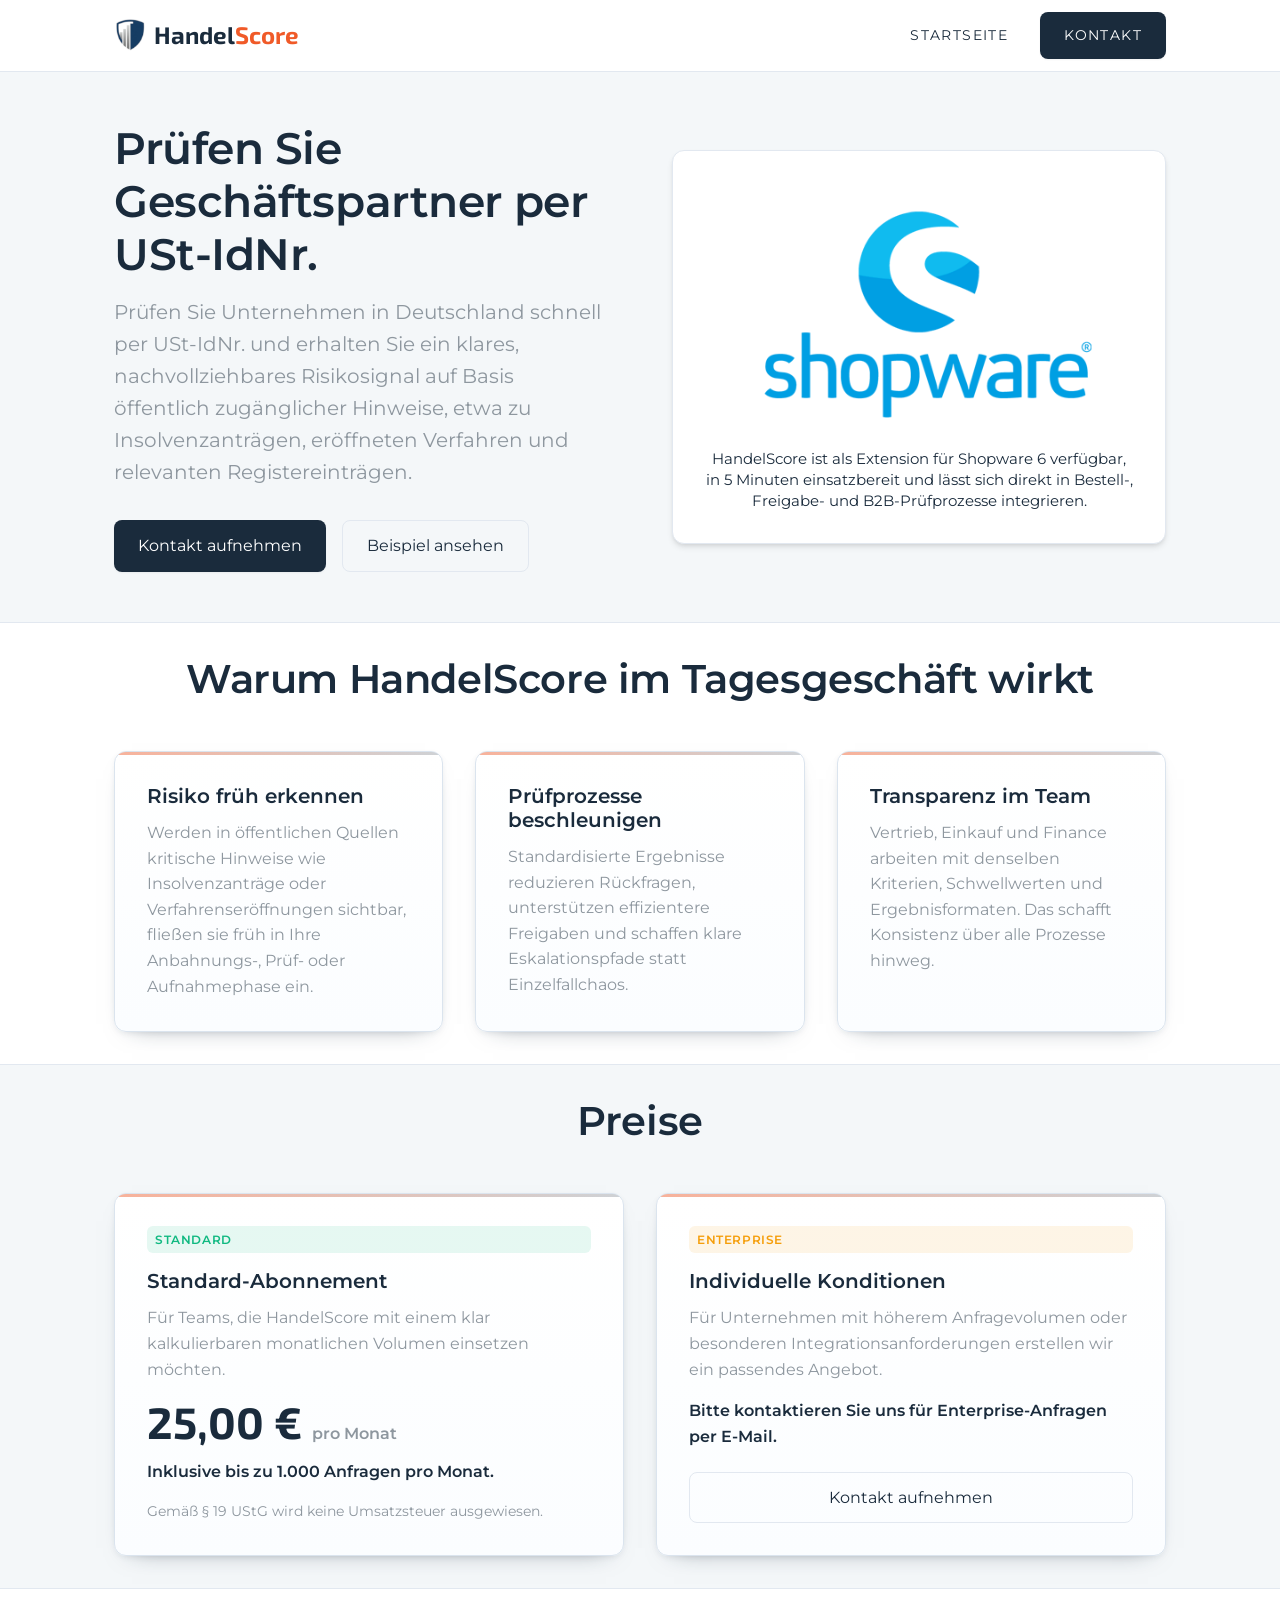
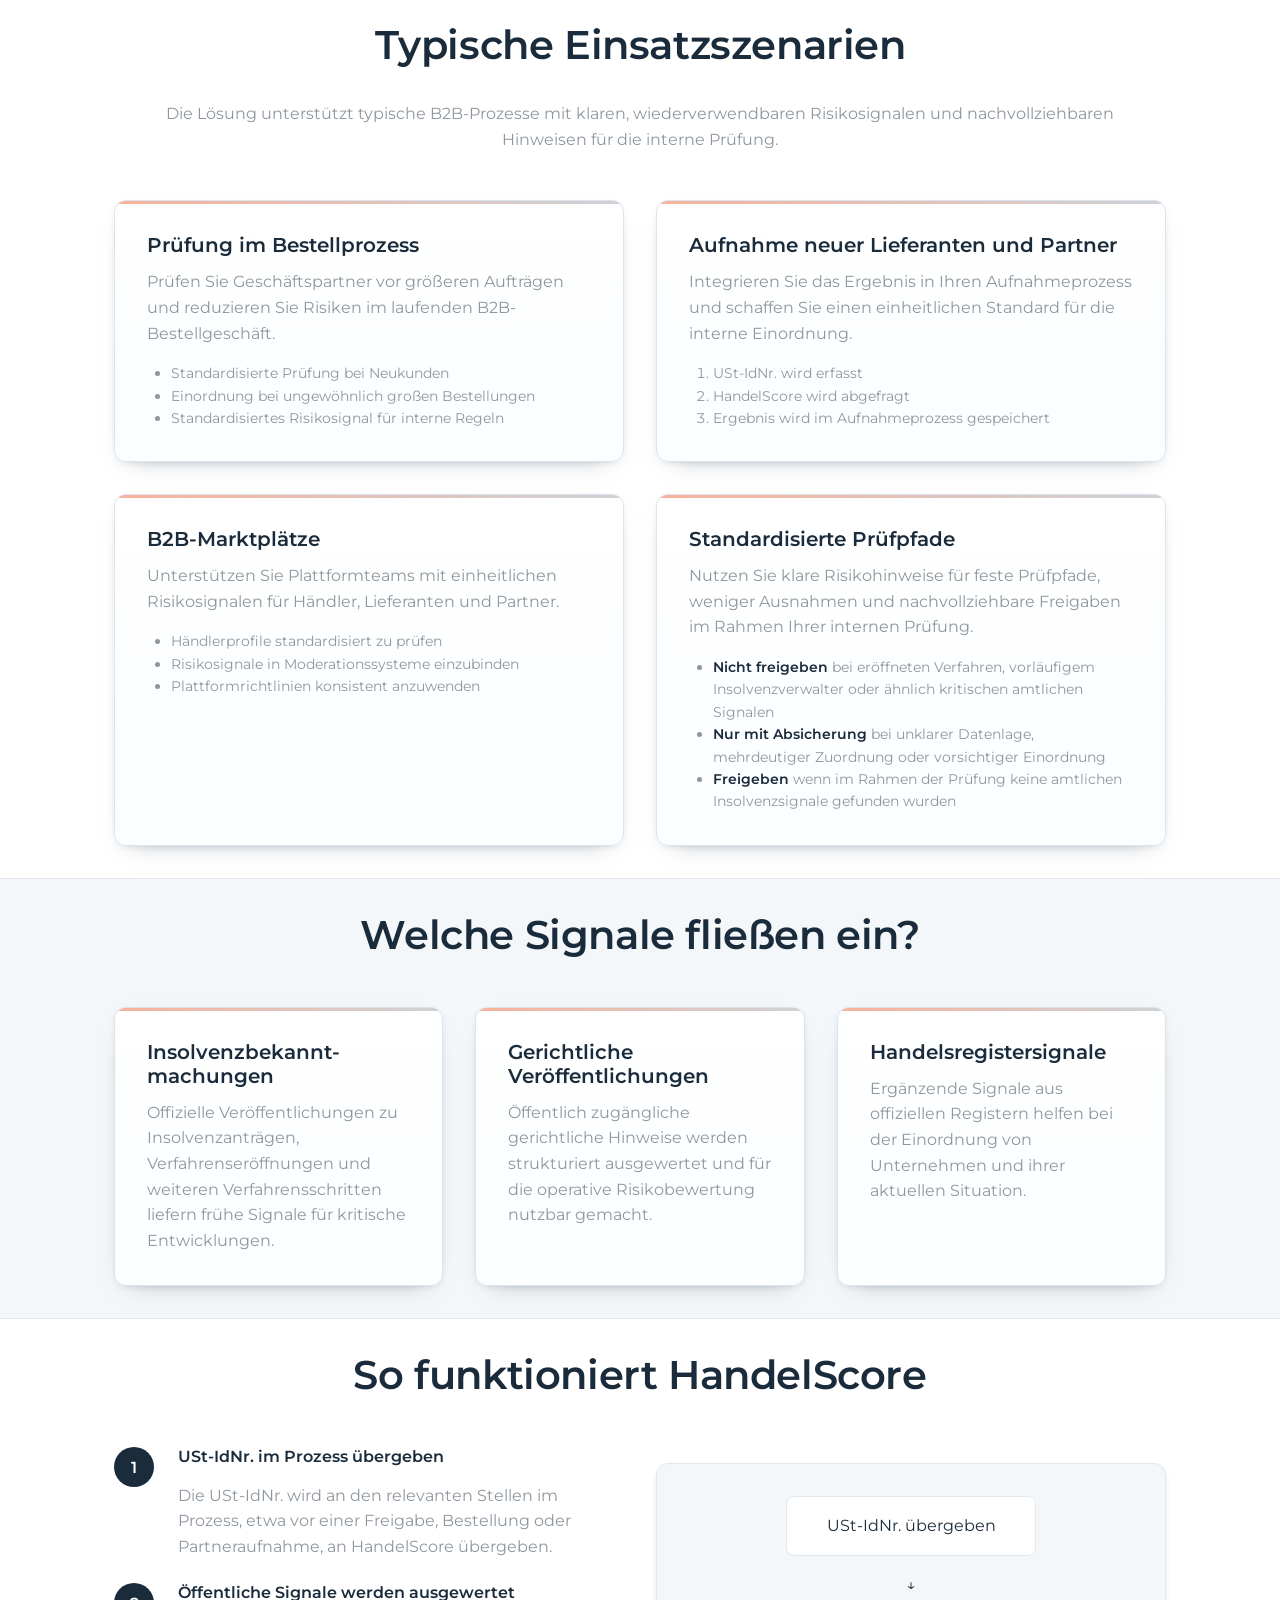
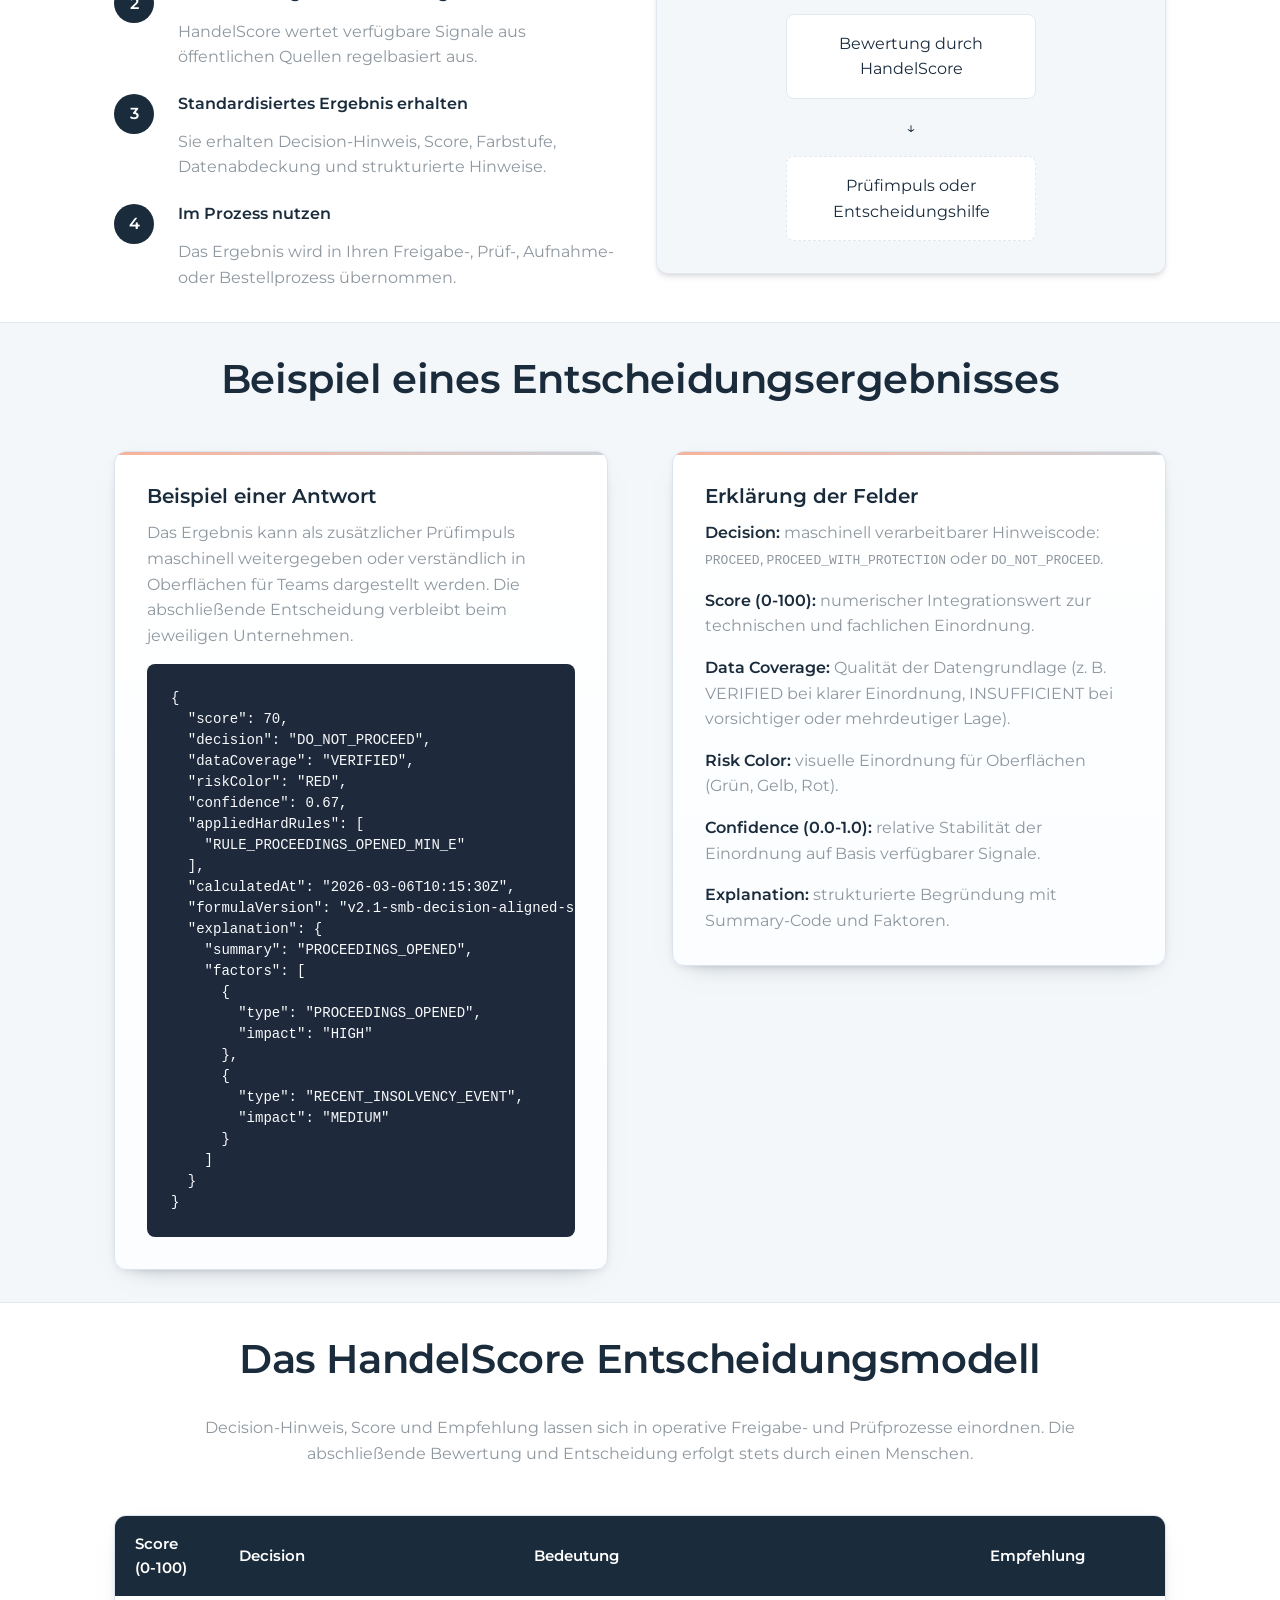
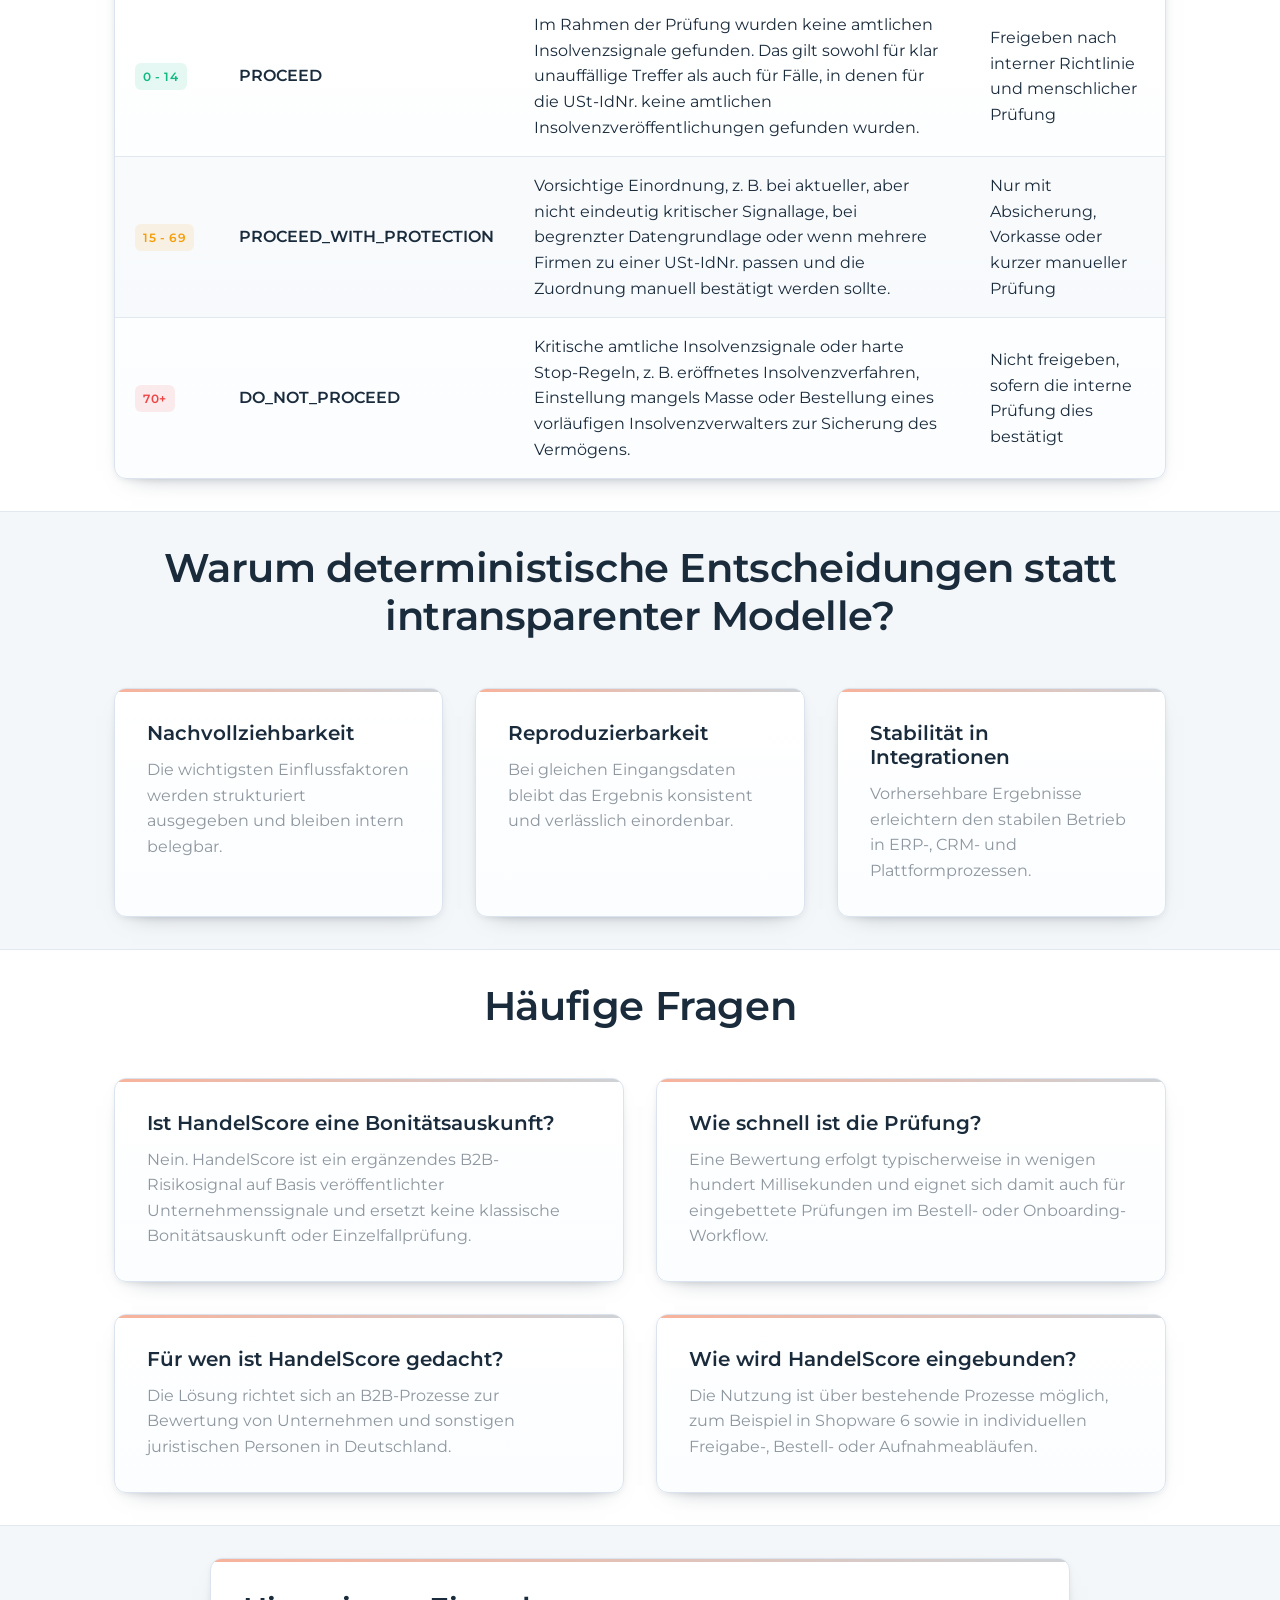
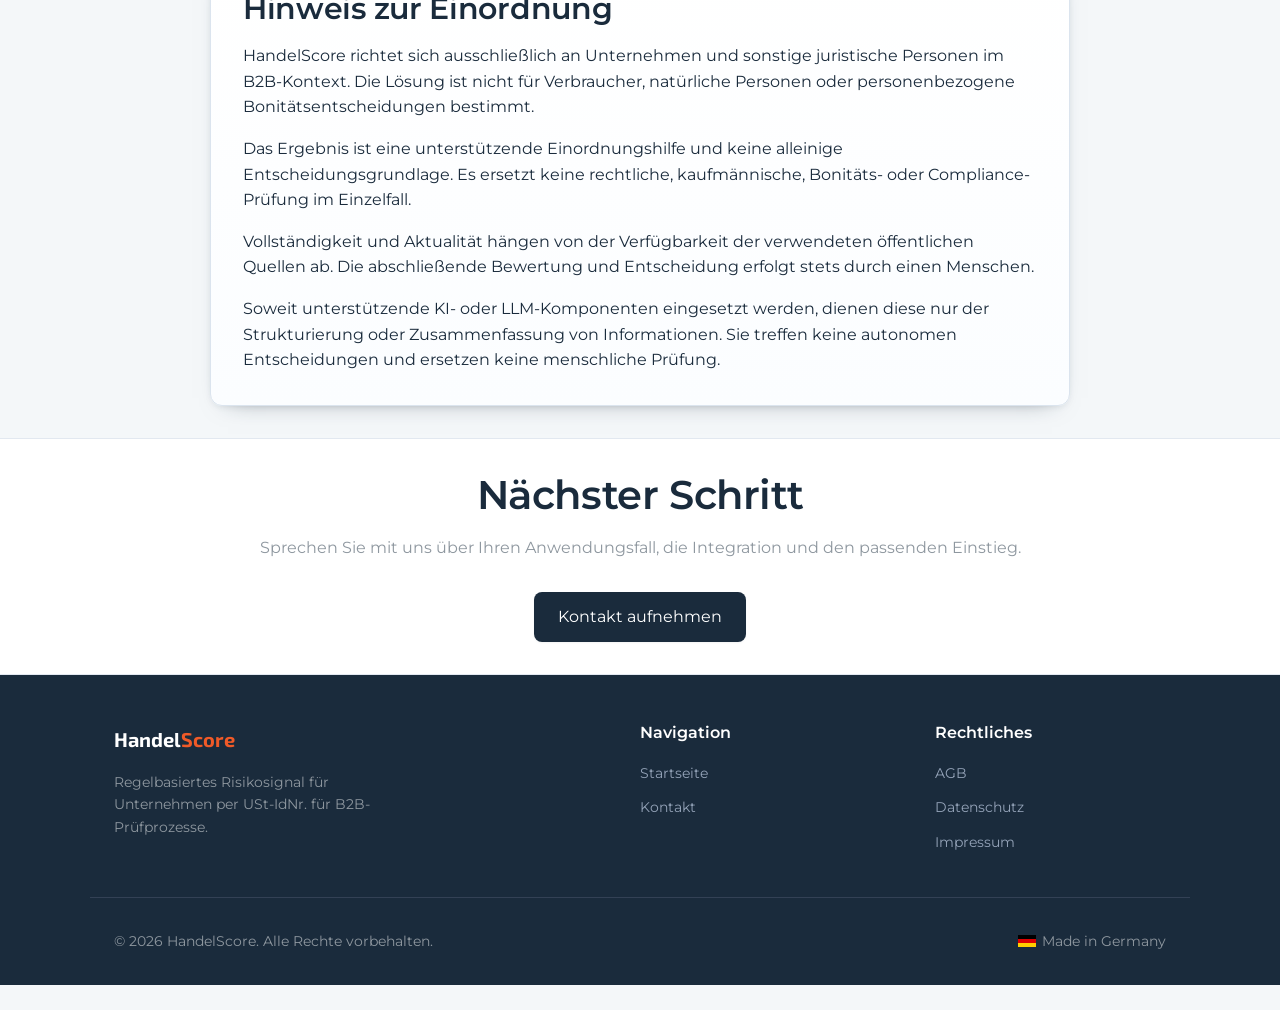
==== index.html @ d01d20cb "Remove "Lösung" page and references across website for streamlined navigation and content clarity." ====
﻿<!DOCTYPE html>
<html lang="de-DE">

<head>
    <meta charset="UTF-8">
    <meta name="viewport" content="width=device-width, initial-scale=1.0">
    <meta name="robots" content="index, follow">
    <title>HandelScore | Geschäftspartner prüfen und Zahlungsausfälle reduzieren</title>
    <link rel="icon" href="favicon.ico" type="image/x-icon">
    <meta name="description"
        content="HandelScore liefert ein standardisiertes B2B-Risikosignal für Unternehmen in Deutschland per USt-IdNr. auf Basis öffentlich zugänglicher Insolvenz- und Registersignale.">
    <meta property="og:title" content="HandelScore – Geschäftspartner prüfen per USt-IdNr.">
    <meta property="og:description"
        content="Standardisiertes B2B-Risikosignal für Unternehmen in Deutschland per USt-IdNr. auf Basis öffentlich zugänglicher Insolvenz- und Registersignale.">
    <meta property="og:type" content="website">
    <meta property="og:url" content="https://handelscore.de/">
    <link rel="canonical" href="https://handelscore.de/">
    <link rel="stylesheet" href="assets/styles.css">
    <script type="application/ld+json">
        {
            "@context": "https://schema.org",
            "@type": "SoftwareApplication",
            "name": "HandelScore",
            "applicationCategory": "BusinessApplication",
            "operatingSystem": "Web",
            "url": "https://handelscore.de/",
            "description": "HandelScore liefert ein standardisiertes B2B-Risikosignal für Unternehmen in Deutschland per USt-IdNr. auf Basis öffentlich zugänglicher Insolvenz- und Registersignale.",
            "offers": {
                "@type": "Offer",
                "price": "25.00",
                "priceCurrency": "EUR",
                "description": "Standard-Abonnement mit bis zu 1.000 Anfragen pro Monat"
            }
        }
    </script>
</head>

<body data-page="home">
    <div data-site-header></div>

    <main>
        <section class="section container hero">
            <div class="hero-content">
                <h1>Prüfen Sie Geschäftspartner per USt-IdNr.</h1>
                <p class="subtitle">
                    Prüfen Sie Unternehmen in Deutschland schnell per USt-IdNr. und erhalten Sie ein
                    klares, nachvollziehbares Risikosignal auf Basis öffentlich zugänglicher Hinweise, etwa zu
                    Insolvenzanträgen, eröffneten Verfahren und relevanten Registereinträgen.
                </p>
                <div class="btn-group">
                    <a href="kontakt.html" class="btn btn-primary">Kontakt aufnehmen</a>
                    <a href="#bewertungsbeispiel" class="btn btn-outline">Beispiel ansehen</a>
                </div>
            </div>
            <div class="hero-visual">
                <img src="assets/img/logo/shopware-logo-sv.png" alt="Shopware 6" class="shopware-logo">
                <p class="shopware-plugin-text">HandelScore ist als Extension für Shopware 6 verfügbar, in 5 Minuten
                    einsatzbereit und lässt sich direkt in Bestell-, Freigabe- und B2B-Prüfprozesse integrieren.</p>
            </div>
        </section>

        <section class="section section-alt">
            <div class="container">
                <div class="text-center"
                    style="margin-bottom: 3rem; max-width: 980px; margin-left: auto; margin-right: auto;">
                    <h2>Warum HandelScore im Tagesgeschäft wirkt</h2>
                </div>

                <div class="grid-3">
                    <div class="card">
                        <h3>Risiko früh erkennen</h3>
                        <p>Werden in öffentlichen Quellen kritische Hinweise wie Insolvenzanträge oder
                            Verfahrenseröffnungen sichtbar, fließen sie früh in Ihre Anbahnungs-, Prüf- oder
                            Aufnahmephase ein.</p>
                    </div>
                    <div class="card">
                        <h3>Prüfprozesse beschleunigen</h3>
                        <p>Standardisierte Ergebnisse reduzieren Rückfragen, unterstützen effizientere Freigaben und
                            schaffen klare Eskalationspfade statt Einzelfallchaos.</p>
                    </div>
                    <div class="card">
                        <h3>Transparenz im Team</h3>
                        <p>Vertrieb, Einkauf und Finance arbeiten mit denselben Kriterien, Schwellwerten und
                            Ergebnisformaten. Das schafft Konsistenz über alle Prozesse hinweg.</p>
                    </div>
                </div>
            </div>
        </section>

        <section class="section container" id="preise">
            <div class="text-center" style="max-width: 760px; margin: 0 auto; margin-bottom: 3rem;">
                <h2>Preise</h2>
            </div>
            <div class="grid-2 pricing-grid">
                <div class="card price-card">
                    <div class="badge badge-green" style="margin-bottom: 1rem;">Standard</div>
                    <h3>Standard-Abonnement</h3>
                    <p>Für Teams, die HandelScore mit einem klar kalkulierbaren monatlichen Volumen einsetzen möchten.</p>
                    <div class="price-value">25,00 € <span>pro Monat</span></div>
                    <p class="price-meta">Inklusive bis zu 1.000 Anfragen pro Monat.</p>
                    <p class="price-note">Gemäß § 19 UStG wird keine Umsatzsteuer ausgewiesen.</p>
                </div>
                <div class="card price-card">
                    <div class="badge badge-yellow" style="margin-bottom: 1rem;">Enterprise</div>
                    <h3>Individuelle Konditionen</h3>
                    <p>Für Unternehmen mit höherem Anfragevolumen oder besonderen Integrationsanforderungen erstellen wir ein passendes Angebot.</p>
                    <p class="price-meta">Bitte kontaktieren Sie uns für Enterprise-Anfragen per E-Mail.</p>
                    <a href="kontakt.html" class="btn btn-outline">Kontakt aufnehmen</a>
                </div>
            </div>
        </section>

        <section class="section section-alt">
            <div class="container">
                <div class="text-center"
                    style="margin-bottom: 3rem; max-width: 980px; margin-left: auto; margin-right: auto;">
                    <h2>Typische Einsatzszenarien</h2>
                    <p>Die Lösung unterstützt typische B2B-Prozesse mit klaren, wiederverwendbaren Risikosignalen und
                        nachvollziehbaren Hinweisen für die interne Prüfung.</p>
                </div>

                <div class="grid-2">
                    <div class="card">
                        <h3>Prüfung im Bestellprozess</h3>
                        <p>Prüfen Sie Geschäftspartner vor größeren Aufträgen und reduzieren Sie Risiken im laufenden
                            B2B-Bestellgeschäft.</p>
                        <ul
                            style="list-style-type: disc; margin-left: 1.5rem; color: var(--text-muted); font-size: 0.875rem;">
                            <li>Standardisierte Prüfung bei Neukunden</li>
                            <li>Einordnung bei ungewöhnlich großen Bestellungen</li>
                            <li>Standardisiertes Risikosignal für interne Regeln</li>
                        </ul>
                    </div>
                    <div class="card">
                        <h3>Aufnahme neuer Lieferanten und Partner</h3>
                        <p>Integrieren Sie das Ergebnis in Ihren Aufnahmeprozess und schaffen Sie einen einheitlichen
                            Standard für die interne Einordnung.</p>
                        <ul
                            style="list-style-type: decimal; margin-left: 1.5rem; color: var(--text-muted); font-size: 0.875rem;">
                            <li>USt-IdNr. wird erfasst</li>
                            <li>HandelScore wird abgefragt</li>
                            <li>Ergebnis wird im Aufnahmeprozess gespeichert</li>
                        </ul>
                    </div>
                    <div class="card">
                        <h3>B2B-Marktplätze</h3>
                        <p>Unterstützen Sie Plattformteams mit einheitlichen Risikosignalen für Händler, Lieferanten und Partner.</p>
                        <ul
                            style="list-style-type: disc; margin-left: 1.5rem; color: var(--text-muted); font-size: 0.875rem;">
                            <li>Händlerprofile standardisiert zu prüfen</li>
                            <li>Risikosignale in Moderationssysteme einzubinden</li>
                            <li>Plattformrichtlinien konsistent anzuwenden</li>
                        </ul>
                    </div>
                    <div class="card">
                        <h3>Standardisierte Prüfpfade</h3>
                        <p>Nutzen Sie klare Risikohinweise für feste Prüfpfade, weniger Ausnahmen und nachvollziehbare
                            Freigaben im Rahmen Ihrer internen Prüfung.</p>
                        <ul
                            style="list-style-type: disc; margin-left: 1.5rem; color: var(--text-muted); font-size: 0.875rem;">
                            <li><strong>Nicht freigeben</strong> bei eröffneten Verfahren, vorläufigem Insolvenzverwalter oder ähnlich kritischen amtlichen Signalen</li>
                            <li><strong>Nur mit Absicherung</strong> bei unklarer Datenlage, mehrdeutiger Zuordnung oder vorsichtiger Einordnung</li>
                            <li><strong>Freigeben</strong> wenn im Rahmen der Prüfung keine amtlichen Insolvenzsignale gefunden wurden</li>
                        </ul>
                    </div>
                </div>
            </div>
        </section>

        <section class="section container">
            <div class="text-center"
                style="margin-bottom: 3rem; max-width: 980px; margin-left: auto; margin-right: auto;">
                <h2>Welche Signale fließen ein?</h2>
            </div>
            <div class="grid-3">
                <div class="card">
                    <h3>Insolvenz&shy;bekannt&shy;machungen</h3>
                    <p>Offizielle Veröffentlichungen zu Insolvenzanträgen, Verfahrenseröffnungen und weiteren
                        Verfahrensschritten liefern frühe Signale für kritische Entwicklungen.</p>
                </div>
                <div class="card">
                    <h3>Gerichtliche Veröffentlichungen</h3>
                    <p>Öffentlich zugängliche gerichtliche Hinweise werden strukturiert ausgewertet und für die
                        operative Risikobewertung nutzbar gemacht.</p>
                </div>
                <div class="card">
                    <h3>Handelsregistersignale</h3>
                    <p>Ergänzende Signale aus offiziellen Registern helfen bei der Einordnung von Unternehmen und
                        ihrer aktuellen Situation.</p>
                </div>
            </div>
        </section>

        <section class="section section-alt">
            <div class="container">
                <div class="text-center"
                    style="margin-bottom: 3rem; max-width: 980px; margin-left: auto; margin-right: auto;">
                    <h2>So funktioniert HandelScore</h2>
                </div>
                <div class="grid-2" style="align-items: center;">
                    <div>
                        <div class="steps">
                            <div class="step">
                                <div class="step-number">1</div>
                                <div>
                                    <h4>USt-IdNr. im Prozess übergeben</h4>
                                    <p>Die USt-IdNr. wird an den relevanten Stellen im Prozess, etwa vor einer
                                        Freigabe, Bestellung oder Partneraufnahme, an HandelScore übergeben.</p>
                                </div>
                            </div>
                            <div class="step">
                                <div class="step-number">2</div>
                                <div>
                                    <h4>Öffentliche Signale werden ausgewertet</h4>
                                    <p>HandelScore wertet verfügbare Signale aus öffentlichen Quellen regelbasiert aus.</p>
                                </div>
                            </div>
                            <div class="step">
                                <div class="step-number">3</div>
                                <div>
                                    <h4>Standardisiertes Ergebnis erhalten</h4>
                                    <p>Sie erhalten Decision-Hinweis, Score, Farbstufe, Datenabdeckung und strukturierte
                                        Hinweise.</p>
                                </div>
                            </div>
                            <div class="step">
                                <div class="step-number">4</div>
                                <div>
                                    <h4>Im Prozess nutzen</h4>
                                    <p>Das Ergebnis wird in Ihren Freigabe-, Prüf-, Aufnahme- oder Bestellprozess übernommen.</p>
                                </div>
                            </div>
                        </div>
                    </div>
                    <div class="hero-visual" style="background: var(--bg-page);">
                        <div class="text-center">
                            <div
                                style="padding: 1rem; border: 1px solid var(--border-color); border-radius: var(--radius-md); background: white; max-width: 250px; margin: 0 auto; margin-bottom: 1rem;">
                                USt-IdNr. übergeben</div>
                            <div>↓</div>
                            <div
                                style="padding: 1rem; border: 1px solid var(--border-color); border-radius: var(--radius-md); background: white; max-width: 250px; margin: 0 auto; margin-bottom: 1rem; margin-top: 1rem;">
                                Bewertung durch HandelScore</div>
                            <div>↓</div>
                            <div
                                style="padding: 1rem; border: 1px dashed var(--border-color); border-radius: var(--radius-md); background: white; max-width: 250px; margin: 0 auto; margin-top: 1rem;">
                                Prüfimpuls oder Entscheidungshilfe</div>
                        </div>
                    </div>
                </div>
            </div>
        </section>

        <section class="section" id="bewertungsbeispiel">
            <div class="container">
                <h2 class="text-center" style="margin-bottom: 3rem;">Beispiel eines Entscheidungsergebnisses</h2>
                <div class="grid-2 feature-example-grid" style="align-items: start;">
                    <div class="card">
                        <h3>Beispiel einer Antwort</h3>
                        <p>Das Ergebnis kann als zusätzlicher Prüfimpuls maschinell weitergegeben oder verständlich in
                            Oberflächen für Teams dargestellt werden. Die abschließende Entscheidung verbleibt beim
                            jeweiligen Unternehmen.</p>
                        <div class="code-block" style="margin-top: 1rem;">
                            <code>{
  "score": 70,
  "decision": "DO_NOT_PROCEED",
  "dataCoverage": "VERIFIED",
  "riskColor": "RED",
  "confidence": 0.67,
  "appliedHardRules": [
    "RULE_PROCEEDINGS_OPENED_MIN_E"
  ],
  "calculatedAt": "2026-03-06T10:15:30Z",
  "formulaVersion": "v2.1-smb-decision-aligned-score",
  "explanation": {
    "summary": "PROCEEDINGS_OPENED",
    "factors": [
      {
        "type": "PROCEEDINGS_OPENED",
        "impact": "HIGH"
      },
      {
        "type": "RECENT_INSOLVENCY_EVENT",
        "impact": "MEDIUM"
      }
    ]
  }
}</code>
                        </div>
                    </div>
                    <div class="card">
                        <h3>Erklärung der Felder</h3>
                        <p><strong>Decision:</strong> maschinell verarbeitbarer Hinweiscode: <code>PROCEED</code>, <code>PROCEED_WITH_PROTECTION</code> oder <code>DO_NOT_PROCEED</code>.</p>
                        <p><strong>Score (0-100):</strong> numerischer Integrationswert zur technischen und fachlichen Einordnung.</p>
                        <p><strong>Data Coverage:</strong> Qualität der Datengrundlage (z. B. VERIFIED bei klarer Einordnung, INSUFFICIENT bei vorsichtiger oder mehrdeutiger Lage).</p>
                        <p><strong>Risk Color:</strong> visuelle Einordnung für Oberflächen (Grün, Gelb, Rot).</p>
                        <p><strong>Confidence (0.0-1.0):</strong> relative Stabilität der Einordnung auf Basis verfügbarer Signale.</p>
                        <p><strong>Explanation:</strong> strukturierte Begründung mit Summary-Code und Faktoren.</p>
                    </div>
                </div>
            </div>
        </section>

        <section class="section section-alt" id="entscheidungsmodell">
            <div class="container">
                <div class="text-center" style="max-width: 980px; margin: 0 auto; margin-bottom: 3rem;">
                    <h2>Das HandelScore Entscheidungsmodell</h2>
                    <p>Decision-Hinweis, Score und Empfehlung lassen sich in operative Freigabe- und Prüfprozesse
                        einordnen. Die abschließende Bewertung und Entscheidung erfolgt stets durch einen Menschen.</p>
                </div>
                <div class="score-table-wrap">
                    <table class="score-table">
                        <thead>
                            <tr>
                                <th>Score (0-100)</th>
                                <th>Decision</th>
                                <th>Bedeutung</th>
                                <th>Empfehlung</th>
                            </tr>
                        </thead>
                        <tbody>
                            <tr>
                                <td><span class="badge badge-green">0 - 14</span></td>
                                <td><strong>PROCEED</strong></td>
                                <td>Im Rahmen der Prüfung wurden keine amtlichen Insolvenzsignale gefunden. Das gilt sowohl für klar unauffällige Treffer als auch für Fälle, in denen für die USt-IdNr. keine amtlichen Insolvenzveröffentlichungen gefunden wurden.</td>
                                <td>Freigeben nach interner Richtlinie und menschlicher Prüfung</td>
                            </tr>
                            <tr>
                                <td><span class="badge badge-yellow">15 - 69</span></td>
                                <td><strong>PROCEED_WITH_PROTECTION</strong></td>
                                <td>Vorsichtige Einordnung, z. B. bei aktueller, aber nicht eindeutig kritischer Signallage, bei begrenzter Datengrundlage oder wenn mehrere Firmen zu einer USt-IdNr. passen und die Zuordnung manuell bestätigt werden sollte.</td>
                                <td>Nur mit Absicherung, Vorkasse oder kurzer manueller Prüfung</td>
                            </tr>
                            <tr>
                                <td><span class="badge badge-red">70+</span></td>
                                <td><strong>DO_NOT_PROCEED</strong></td>
                                <td>Kritische amtliche Insolvenzsignale oder harte Stop-Regeln, z. B. eröffnetes Insolvenzverfahren, Einstellung mangels Masse oder Bestellung eines vorläufigen Insolvenzverwalters zur Sicherung des Vermögens.</td>
                                <td>Nicht freigeben, sofern die interne Prüfung dies bestätigt</td>
                            </tr>
                        </tbody>
                    </table>
                </div>
            </div>
        </section>

        <section class="section">
            <div class="container">
                <div class="text-center" style="max-width: 980px; margin: 0 auto; margin-bottom: 3rem;">
                    <h2>Warum deterministische Entscheidungen statt intransparenter Modelle?</h2>
                </div>
                <div class="grid-3">
                    <div class="card">
                        <h3>Nachvollziehbarkeit</h3>
                        <p>Die wichtigsten Einflussfaktoren werden strukturiert ausgegeben und bleiben intern belegbar.</p>
                    </div>
                    <div class="card">
                        <h3>Reproduzierbarkeit</h3>
                        <p>Bei gleichen Eingangsdaten bleibt das Ergebnis konsistent und verlässlich einordenbar.</p>
                    </div>
                    <div class="card">
                        <h3>Stabilität in Integrationen</h3>
                        <p>Vorhersehbare Ergebnisse erleichtern den stabilen Betrieb in ERP-, CRM- und Plattformprozessen.</p>
                    </div>
                </div>
            </div>
        </section>

        <section class="section section-alt">
            <div class="container">
                <div class="text-center" style="margin-bottom: 3rem; max-width: 980px; margin-left: auto; margin-right: auto;">
                    <h2>Häufige Fragen</h2>
                </div>
                <div class="grid-2">
                    <div class="card">
                        <h3>Ist HandelScore eine Bonitätsauskunft?</h3>
                        <p>Nein. HandelScore ist ein ergänzendes B2B-Risikosignal auf Basis veröffentlichter Unternehmenssignale und ersetzt keine klassische Bonitätsauskunft oder Einzelfallprüfung.</p>
                    </div>
                    <div class="card">
                        <h3>Wie schnell ist die Prüfung?</h3>
                        <p>Eine Bewertung erfolgt typischerweise in wenigen hundert Millisekunden und eignet sich damit auch für eingebettete Prüfungen im Bestell- oder Onboarding-Workflow.</p>
                    </div>
                    <div class="card">
                        <h3>Für wen ist HandelScore gedacht?</h3>
                        <p>Die Lösung richtet sich an B2B-Prozesse zur Bewertung von Unternehmen und sonstigen juristischen Personen in Deutschland.</p>
                    </div>
                    <div class="card">
                        <h3>Wie wird HandelScore eingebunden?</h3>
                        <p>Die Nutzung ist über bestehende Prozesse möglich, zum Beispiel in Shopware 6 sowie in individuellen Freigabe-, Bestell- oder Aufnahmeabläufen.</p>
                    </div>
                </div>
            </div>
        </section>

        <section class="section container">
            <div class="container">
                <div class="card note-card">
                    <h2>Hinweis zur Einordnung</h2>
                    <p>HandelScore richtet sich ausschließlich an Unternehmen und sonstige juristische Personen im
                        B2B-Kontext. Die Lösung ist nicht für Verbraucher, natürliche Personen oder personenbezogene
                        Bonitätsentscheidungen bestimmt.</p>
                    <p>Das Ergebnis ist eine unterstützende Einordnungshilfe und keine alleinige Entscheidungsgrundlage.
                        Es ersetzt keine rechtliche, kaufmännische, Bonitäts- oder Compliance-Prüfung im Einzelfall.</p>
                    <p>Vollständigkeit und Aktualität hängen von der Verfügbarkeit der verwendeten öffentlichen Quellen ab.
                        Die abschließende Bewertung und Entscheidung erfolgt stets durch einen Menschen.</p>
                    <p>Soweit unterstützende KI- oder LLM-Komponenten eingesetzt werden, dienen diese nur der
                        Strukturierung oder Zusammenfassung von Informationen. Sie treffen keine autonomen Entscheidungen
                        und ersetzen keine menschliche Prüfung.</p>
                </div>
            </div>
        </section>

        <section class="section section-alt text-center">
            <div class="container">
                <h2 style="margin-bottom: 1rem;">Nächster Schritt</h2>
                <p style="margin-bottom: 2rem;">Sprechen Sie mit uns über Ihren Anwendungsfall, die Integration und den passenden Einstieg.</p>
                <div class="btn-group" style="justify-content: center;">
                    <a href="kontakt.html" class="btn btn-primary">Kontakt aufnehmen</a>
                </div>
            </div>
        </section>
    </main>

    <div data-site-footer></div>
    <script src="assets/script.js" defer></script>
</body>

</html>
---- assets/styles.css ----
@font-face {
  font-family: 'Exo 2';
  font-style: normal;
  font-weight: 700;
  font-display: swap;
  src: url('fonts/exo-2-700-latin.woff2') format('woff2');
}

@font-face {
  font-family: 'Montserrat';
  font-style: normal;
  font-weight: 400;
  font-display: swap;
  src: url('fonts/montserrat-latin.woff2') format('woff2');
}

@font-face {
  font-family: 'Montserrat';
  font-style: normal;
  font-weight: 600;
  font-display: swap;
  src: url('fonts/montserrat-latin.woff2') format('woff2');
}

:root {
  /* Brand Colors */
  --bg-page: #f4f7f9;
  --bg-surface: #ffffff;
  --text-main: #1a2b3c;
  --text-muted: #8e979f;

  --primary-color: #1a2b3c;
  --primary-light: #2c445e;

  --accent-color: #f05a28;
  --accent-hover: #d94b1e;

  --border-color: #e2e8f0;

  /* Status Colors */
  --color-green: #10b981;
  --color-yellow: #f59e0b;
  --color-red: #ef4444;
  --color-gray: #94a3b8;

  /* Typography */
  --font-heading: 'Exo 2', system-ui, sans-serif;
  --font-sans: 'Montserrat', system-ui, -apple-system, sans-serif;
  --font-mono: ui-monospace, SFMono-Regular, Menlo, Monaco, Consolas, "Liberation Mono", "Courier New", monospace;

  --max-w-container: 1100px;
  --radius-sm: 6px;
  --radius-md: 8px;
  --radius-lg: 12px;
  --shadow-sm: 0 1px 2px 0 rgb(0 0 0 / 0.05);
  --shadow-md: 0 4px 6px -1px rgb(0 0 0 / 0.1), 0 2px 4px -2px rgb(0 0 0 / 0.1);
  --shadow-lg: 0 10px 15px -3px rgb(0 0 0 / 0.1), 0 4px 6px -4px rgb(0 0 0 / 0.1);
  --header-height: 72px;
}

/* Base resets & Typography */
* {
  box-sizing: border-box;
  margin: 0;
  padding: 0;
}

body {
  font-family: var(--font-sans);
  font-weight: 400;
  background-color: var(--bg-page);
  color: var(--text-main);
  line-height: 1.6;
  -webkit-font-smoothing: antialiased;
  -moz-osx-font-smoothing: grayscale;
  min-height: 100vh;
  display: flex;
  flex-direction: column;
}

body > main {
  flex: 1 0 auto;
}

a {
  color: var(--accent-color);
  text-decoration: none;
  transition: color 0.2s;
}

a:hover {
  color: var(--accent-hover);
}

ul {
  list-style: none;
}

img {
  max-width: 100%;
  height: auto;
  display: block;
}

h1,
h2,
h3,
h4 {
  color: var(--primary-color);
  font-weight: 700;
  line-height: 1.2;
  margin-bottom: 1rem;
}

h1 {
  font-size: clamp(2.25rem, 4vw + 1rem, 3.5rem);
  letter-spacing: -0.01em;
}

h2 {
  font-size: clamp(1.75rem, 3vw + 0.5rem, 2.5rem);
  letter-spacing: -0.01em;
  margin-bottom: 2rem;
}

h3 {
  font-size: 1.25rem;
  letter-spacing: 0;
  margin-bottom: 0.75rem;
}

p {
  margin-bottom: 1rem;
  color: var(--text-muted);
}

p:last-child {
  margin-bottom: 0;
}

strong {
  color: var(--text-main);
  font-weight: 600;
}

/* Layout Utilities */
.container {
  width: 100%;
  max-width: var(--max-w-container);
  margin: 0 auto;
  padding-left: 1.5rem;
  padding-right: 1.5rem;
}

.section {
  padding-top: 2rem;
  padding-bottom: 2rem;
}

.section-alt {
  background-color: var(--bg-surface);
  border-top: 1px solid var(--border-color);
  border-bottom: 1px solid var(--border-color);
}

.text-center {
  text-align: center;
}

/* Header & Nav */
.header {
  height: var(--header-height);
  background-color: var(--bg-surface);
  border-bottom: 1px solid var(--border-color);
  position: sticky;
  top: 0;
  z-index: 100;
  display: flex;
  align-items: center;
}

.nav-container {
  display: flex;
  justify-content: space-between;
  align-items: center;
  width: 100%;
}

.logo {
  display: flex;
  align-items: center;
  gap: 0.5rem;
  font-family: var(--font-heading);
  font-weight: 700;
  font-size: 1.5rem;
  color: var(--primary-color);
}

.logo img {
  height: 32px;
  width: auto;
}

.brand-accent {
  color: var(--accent-color);
}

.logo:hover,
.logo:focus-visible {
  color: var(--primary-color);
}

.logo:hover .brand-accent,
.logo:focus-visible .brand-accent {
  color: var(--accent-color);
}

.nav-links {
  display: flex;
  gap: 2rem;
  align-items: center;
}

.nav-links a {
  color: var(--text-muted);
  font-weight: 400;
  text-transform: uppercase;
  letter-spacing: 0.1em;
  font-size: 0.875rem;
}

.nav-links a:hover,
.nav-links a.active {
  color: var(--primary-color);
}

.mobile-menu-btn {
  display: none;
  background: none;
  border: none;
  cursor: pointer;
  padding: 0.5rem;
  z-index: 101;
}

.mobile-menu-btn .bar {
  display: block;
  width: 25px;
  height: 3px;
  margin: 5px auto;
  transition: all 0.3s ease-in-out;
  background-color: var(--primary-color);
}

/* Buttons */
.btn {
  display: inline-flex;
  align-items: center;
  justify-content: center;
  padding: 0.75rem 1.5rem;
  font-weight: 500;
  border-radius: var(--radius-md);
  transition: all 0.2s ease;
  cursor: pointer;
  border: none;
  font-size: 1rem;
}

.btn-primary {
  background-color: var(--primary-color);
  color: #ffffff !important;
  box-shadow: var(--shadow-sm);
}

.btn-primary:hover {
  background-color: var(--primary-light);
  transform: translateY(-1px);
  box-shadow: var(--shadow-md);
}

.btn-outline {
  background-color: transparent;
  color: var(--primary-color) !important;
  border: 1px solid var(--border-color);
}

.btn-outline:hover {
  background-color: var(--bg-page);
  border-color: var(--text-muted);
}

.btn-group {
  display: flex;
  gap: 1rem;
  flex-wrap: wrap;
}

/* Hero Section */
.hero {
  padding-top: 50px;
  padding-bottom: 50px;
  display: grid;
  grid-template-columns: 1fr 1fr;
  gap: 4rem;
  align-items: center;
}

.hero-content p.subtitle {
  font-size: 1.25rem;
  color: var(--text-muted);
  margin-bottom: 2rem;
  max-width: 500px;
  font-weight: 500;
}

.hero-eyebrow {
  display: inline-flex;
  align-items: center;
  gap: 0.5rem;
  margin-bottom: 1rem;
  padding: 0.4rem 0.8rem;
  border: 1px solid rgba(240, 90, 40, 0.22);
  border-radius: 999px;
  background: rgba(240, 90, 40, 0.08);
  color: var(--accent-color);
  font-size: 0.8rem;
  font-weight: 600;
  letter-spacing: 0.08em;
  text-transform: uppercase;
}

.hero-content h1 {
  font-size: clamp(1.85rem, 3.1vw + 0.85rem, 2.75rem);
}

.hero-points,
.trust-points {
  display: flex;
  flex-wrap: wrap;
  gap: 0.75rem;
}

.hero-points {
  margin-bottom: 2rem;
}

.hero-point {
  display: inline-flex;
  align-items: center;
  padding: 0.45rem 0.75rem;
  border: 1px solid var(--border-color);
  border-radius: 999px;
  background: rgba(255, 255, 255, 0.72);
  color: var(--primary-color);
  font-size: 0.85rem;
  font-weight: 600;
}

.hero-visual {
  background: var(--bg-surface);
  border: 1px solid var(--border-color);
  border-radius: var(--radius-lg);
  padding: 2rem;
  box-shadow: var(--shadow-md);
  position: relative;
  overflow: hidden;
}

.shopware-logo {
  width: 400px;
  height: auto;
  display: block;
  margin: 0 auto 1rem auto;
}

.shopware-plugin-text {
  margin: 0;
  font-size: 0.95rem;
  line-height: 1.4;
  color: var(--text-main);
  text-align: center;
  max-width: 460px;
  margin-left: auto;
  margin-right: auto;
}

.trust-points {
  justify-content: center;
  margin-top: 1.25rem;
}

/* Mock Graphics inside Hero */
.hero-graphic-row {
  display: flex;
  align-items: center;
  gap: 1rem;
  margin-bottom: 1rem;
  padding-bottom: 1rem;
  border-bottom: 1px solid var(--border-color);
}

.hero-graphic-row:last-child {
  margin-bottom: 0;
  padding-bottom: 0;
  border-bottom: none;
}

.badge {
  display: inline-flex;
  align-items: center;
  padding: 0.25rem 0.5rem;
  border-radius: var(--radius-sm);
  font-size: 0.75rem;
  font-weight: 600;
  text-transform: uppercase;
  letter-spacing: 0.05em;
}

.badge-green {
  background-color: rgba(16, 185, 129, 0.1);
  color: var(--color-green);
  white-space: nowrap;
}

.badge-yellow {
  background-color: rgba(245, 158, 11, 0.1);
  color: var(--color-yellow);
  white-space: nowrap;
}

.badge-red {
  background-color: rgba(239, 68, 68, 0.1);
  color: var(--color-red);
  white-space: nowrap;
}

.badge-gray {
  background-color: rgba(148, 163, 184, 0.14);
  color: var(--color-gray);
  white-space: nowrap;
}

/* Cards & Grids */
.grid-3 {
  display: grid;
  grid-template-columns: repeat(3, 1fr);
  gap: 2rem;
}

.grid-2 {
  display: grid;
  grid-template-columns: repeat(2, 1fr);
  gap: 2rem;
}

.pain-grid .card {
  min-height: 100%;
}

.note-card {
  max-width: 860px;
  margin: 0 auto;
  background: linear-gradient(180deg, rgba(26, 43, 60, 0.04) 0%, rgba(255, 255, 255, 0.96) 100%);
  border-color: #cfd9e4;
}

.note-card h2 {
  margin-bottom: 1rem;
  font-size: clamp(1.35rem, 1.6vw + 0.9rem, 1.9rem);
}

.note-card p {
  color: var(--text-main);
}

.feature-example-grid,
.contact-grid {
  gap: 4rem;
}

.card {
  position: relative;
  overflow: hidden;
  background: linear-gradient(180deg, #ffffff 0%, #fbfdff 100%);
  border: 1px solid #dbe4ee;
  border-radius: var(--radius-lg);
  padding: 2rem;
  box-shadow: 0 10px 24px -18px rgb(26 43 60 / 55%), 0 2px 8px -4px rgb(26 43 60 / 18%);
  transition: box-shadow 0.25s ease, border-color 0.25s ease, background 0.25s ease;
}

.card::before {
  content: "";
  position: absolute;
  top: 0;
  left: 0;
  right: 0;
  height: 3px;
  background: linear-gradient(90deg, rgba(240, 90, 40, 0.55), rgba(26, 43, 60, 0.25));
  opacity: 0.85;
}

.card:hover {
  border-color: #c7d4e2;
  box-shadow: 0 14px 30px -20px rgb(26 43 60 / 60%), 0 4px 10px -6px rgb(26 43 60 / 22%);
}

/* How it works */
.steps {
  display: flex;
  flex-direction: column;
  gap: 1.5rem;
  position: relative;
}

.step {
  display: flex;
  gap: 1.5rem;
  align-items: flex-start;
}

.step-number {
  flex-shrink: 0;
  width: 2.5rem;
  height: 2.5rem;
  border-radius: 50%;
  background: var(--primary-color);
  color: white;
  display: flex;
  align-items: center;
  justify-content: center;
  font-weight: 600;
  font-size: 1rem;
}

/* Code Blocks */
.code-block {
  background: #1e293b;
  color: #f8fafc;
  padding: 1.5rem;
  border-radius: var(--radius-md);
  font-family: var(--font-mono);
  font-size: 0.875rem;
  overflow-x: auto;
  line-height: 1.5;
}

.code-block code {
  white-space: pre;
}

/* Score Table */
.score-table-wrap {
  overflow-x: auto;
  border: 1px solid #dbe4ee;
  border-radius: var(--radius-lg);
  background: linear-gradient(180deg, #ffffff 0%, #fbfdff 100%);
  box-shadow: 0 10px 24px -18px rgb(26 43 60 / 55%), 0 2px 8px -4px rgb(26 43 60 / 18%);
}

.score-table {
  width: 100%;
  border-collapse: collapse;
  min-width: 720px;
}

.score-table thead th {
  background: var(--primary-color);
  color: white;
  text-align: left;
  padding: 1rem 1.25rem;
  font-size: 0.95rem;
  font-weight: 600;
}

.score-table tbody td {
  padding: 1rem 1.25rem;
  border-bottom: 1px solid var(--border-color);
  vertical-align: middle;
}

.score-table tbody tr:last-child td {
  border-bottom: none;
}

.score-table tbody tr:nth-child(even) {
  background: rgba(244, 247, 249, 0.55);
}

.score-support-card {
  max-width: 760px;
  margin: 0 auto;
}

.pricing-grid {
  align-items: stretch;
}

.price-card {
  display: flex;
  flex-direction: column;
}

.price-value {
  margin-bottom: 0.75rem;
  font-family: var(--font-heading);
  font-size: clamp(2rem, 2vw + 1.2rem, 2.75rem);
  line-height: 1.1;
  color: var(--primary-color);
}

.price-value span {
  font-family: var(--font-sans);
  font-size: 1rem;
  font-weight: 600;
  color: var(--text-muted);
}

.price-meta {
  color: var(--text-main);
  font-weight: 600;
}

.price-note {
  font-size: 0.9rem;
}

.price-card .btn {
  margin-top: auto;
}

/* Contact Form */
.form-group {
  margin-bottom: 1.5rem;
}

.form-label {
  display: block;
  margin-bottom: 0.5rem;
  font-weight: 500;
  color: var(--primary-color);
}

.form-control {
  width: 100%;
  padding: 0.75rem 1rem;
  border: 1px solid var(--border-color);
  border-radius: var(--radius-md);
  background: var(--bg-page);
  font-family: inherit;
  color: var(--text-main);
  transition: border-color 0.2s, box-shadow 0.2s;
}

.form-control:focus {
  outline: none;
  border-color: var(--accent-color);
  box-shadow: 0 0 0 3px rgba(37, 99, 235, 0.1);
}

textarea.form-control {
  min-height: 120px;
  resize: vertical;
}

/* Footer */
.footer {
  background-color: var(--primary-color);
  color: var(--text-muted);
  padding: 3rem 0 2rem;
  font-size: 0.875rem;
  margin-top: auto;
}

.footer p {
  color: inherit;
}

.footer-grid {
  display: grid;
  grid-template-columns: 2fr 1fr 1fr;
  gap: 4rem;
  margin-bottom: 2rem;
}

.footer-logo {
  font-family: var(--font-heading);
  font-size: 1.25rem;
  font-weight: 700;
  color: white;
  display: flex;
  align-items: center;
  gap: 0.5rem;
  margin-bottom: 1rem;
}

.footer-logo:hover,
.footer-logo:focus-visible {
  color: white;
}

.footer-logo:hover .brand-accent,
.footer-logo:focus-visible .brand-accent {
  color: var(--accent-color);
}

/* Basic invert for light logos */
.footer h4 {
  color: white;
  margin-bottom: 1.25rem;
  font-size: 1rem;
}

.footer ul li {
  margin-bottom: 0.75rem;
}

.footer ul a {
  color: #94a3b8;
}

.footer ul a:hover {
  color: white;
}

.footer-bottom {
  border-top: 1px solid #334155;
  padding-top: 2rem;
  display: flex;
  justify-content: space-between;
  align-items: center;
}

/* Responsive */
@media (max-width: 768px) {

  .header {
    height: auto;
    padding: 0.75rem 0;
  }

  .nav-container {
    flex-direction: row;
    justify-content: space-between;
    align-items: center;
    position: relative;
  }

  /* Layout Spacing */
  .section {
    padding-top: 1.5rem;
    padding-bottom: 1.5rem;
  }

  .container {
    padding-left: 1rem;
    padding-right: 1rem;
  }

  /* Typography */
  h1 {
    font-size: 2rem;
    margin-bottom: 0.75rem;
  }

  h2 {
    font-size: 1.5rem;
    margin-bottom: 1.5rem;
  }

  .hero-content p.subtitle {
    font-size: 1rem;
    margin-bottom: 1.5rem;
  }

  .hero-eyebrow {
    font-size: 0.72rem;
    letter-spacing: 0.06em;
  }

  /* Hero & Flow */
  .hero {
    grid-template-columns: 1fr;
    gap: 2rem;
    padding-top: 30px;
    padding-bottom: 30px;
  }

  .hero-visual {
    padding: 1.5rem;
    width: auto;
  }

  .hero-points,
  .trust-points {
    gap: 0.5rem;
  }

  .hero-point {
    width: 100%;
    justify-content: center;
    text-align: center;
  }

  /* Grids & Cards */
  .grid-3 {
    grid-template-columns: 1fr;
    gap: 1.5rem;
  }

  .grid-2 {
    grid-template-columns: 1fr;
    gap: 1.5rem;
  }

  .card {
    padding: 1.5rem;
  }

  /* Buttons */
  .btn-group {
    flex-direction: column;
    width: 100%;
    gap: 0.75rem;
  }

  .btn-group .btn {
    width: 100%;
  }

  /* Code Blocks */
  .code-block {
    padding: 1rem;
    font-size: 0.75rem;
  }

  /* Footer */
  .footer {
    padding: 1.5rem 0 1.5rem;
  }

  .footer-grid {
    grid-template-columns: 1fr;
    gap: 2rem;
    text-align: left;
    margin-bottom: 2rem;
  }

  .footer-logo {
    justify-content: flex-start;
  }

  .footer-bottom {
    flex-direction: column;
    gap: 1rem;
    text-align: center;
  }

  .mobile-menu-btn {
    display: block;
  }

  .mobile-menu-btn.is-active .bar:nth-child(2) {
    opacity: 0;
  }

  .mobile-menu-btn.is-active .bar:nth-child(1) {
    transform: translateY(8px) rotate(45deg);
  }

  .mobile-menu-btn.is-active .bar:nth-child(3) {
    transform: translateY(-8px) rotate(-45deg);
  }

  .nav-links {
    display: none;
    width: 100%;
    flex-direction: column;
    position: absolute;
    top: 100%;
    left: 0;
    background-color: var(--bg-surface);
    padding: 1rem;
    box-shadow: 0 4px 6px -1px rgb(0 0 0 / 0.1);
    z-index: 99;
  }

  .nav-links.nav-open {
    display: flex;
  }

  .nav-links a {
    font-size: 1rem;
    letter-spacing: 0.05em;
    padding: 0.75rem 0;
    text-align: center;
    border-bottom: 1px solid var(--border-color);
  }

  .nav-links a:not(.btn):last-of-type {
    border-bottom: none;
  }

  .nav-links .btn {
    width: 100%;
    padding: 0.75rem 0;
    font-size: 1rem;
    margin-top: 0.5rem;
    text-align: center;
  }

  .feature-example-grid,
  .contact-grid {
    gap: 1.5rem;
  }
}
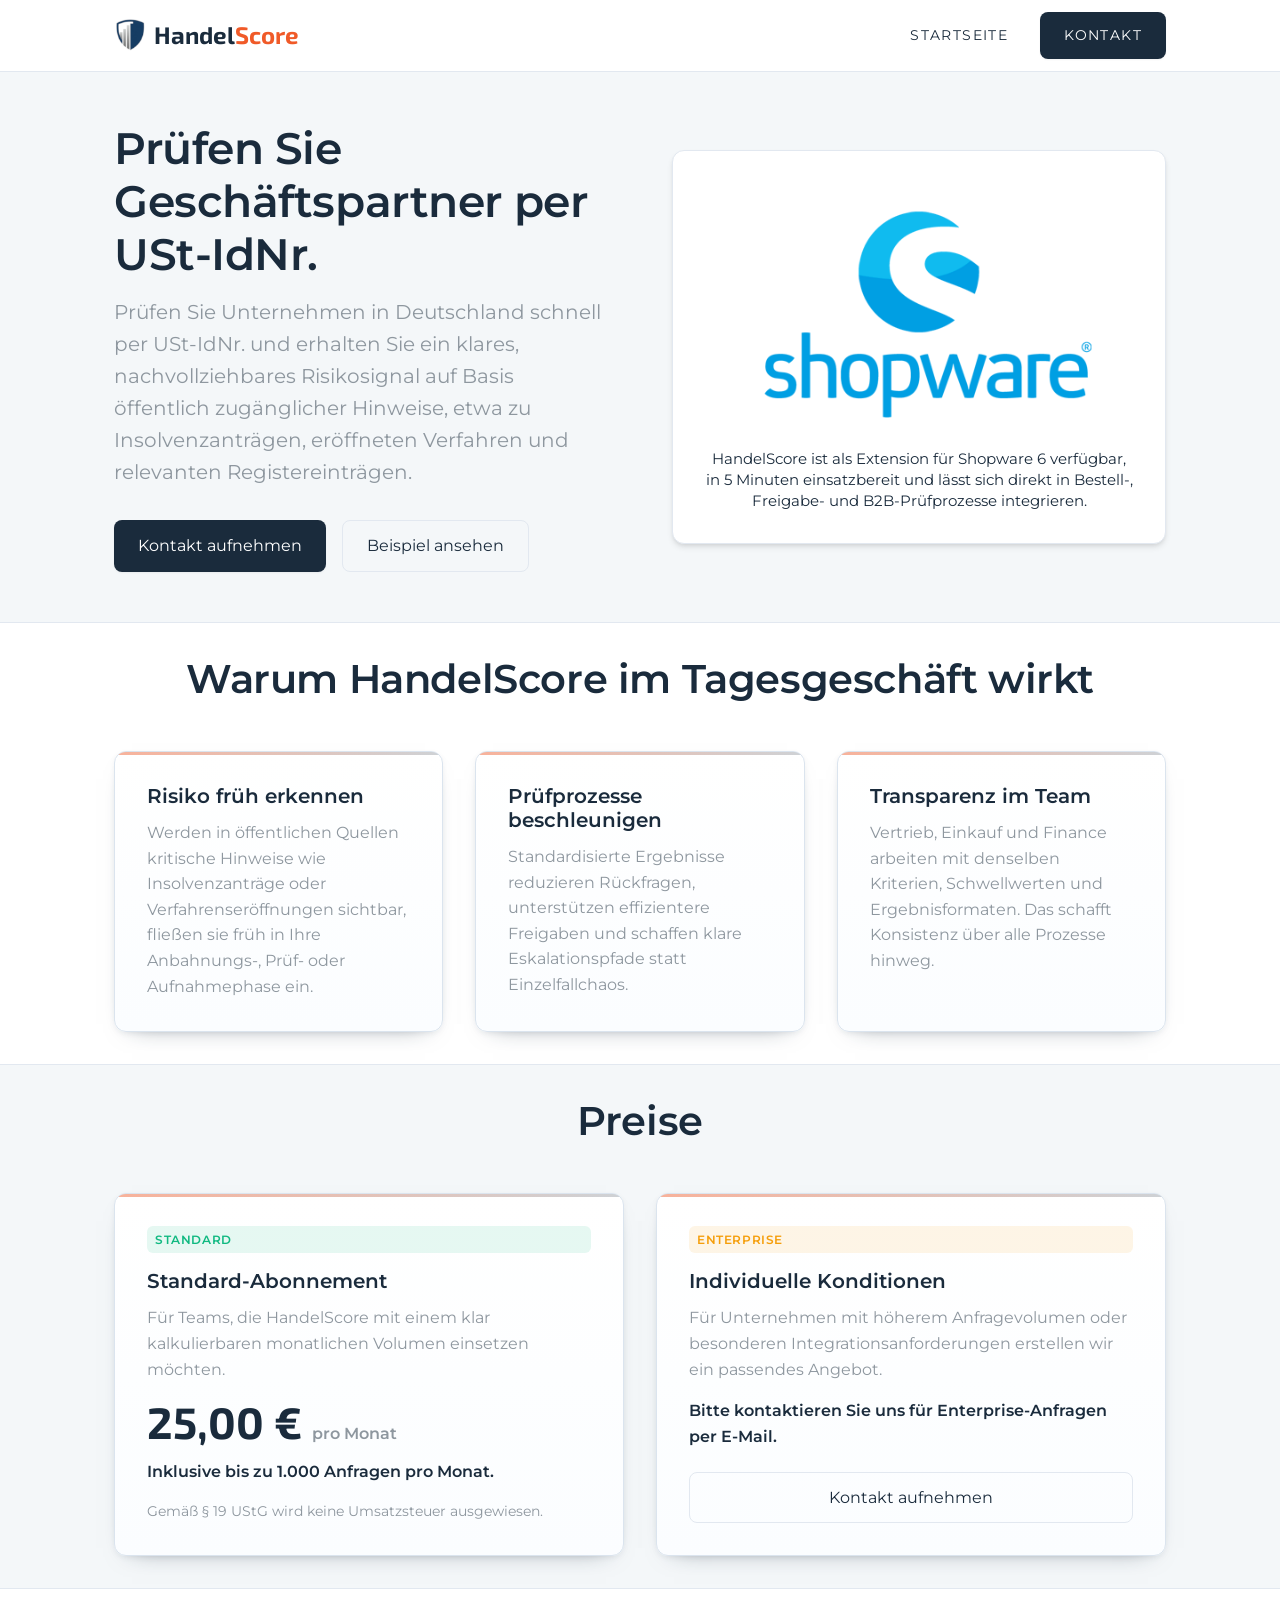
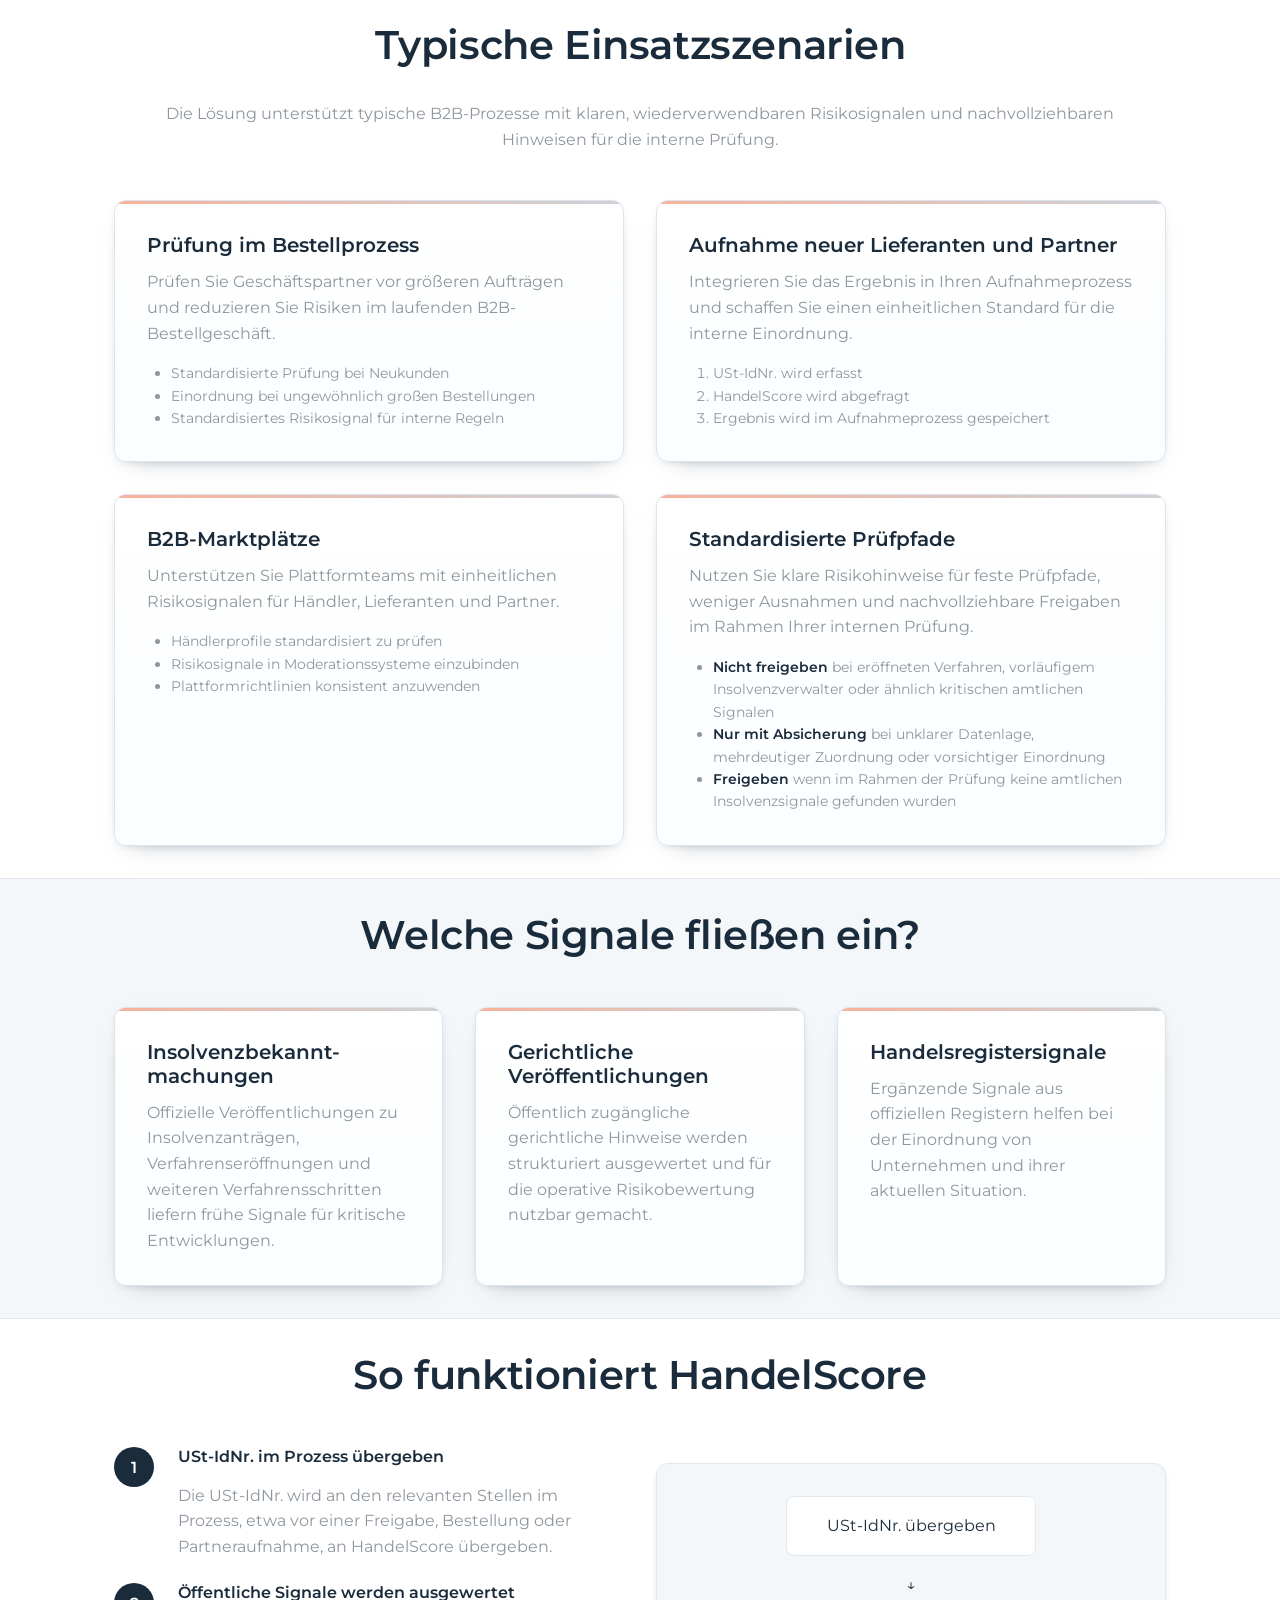
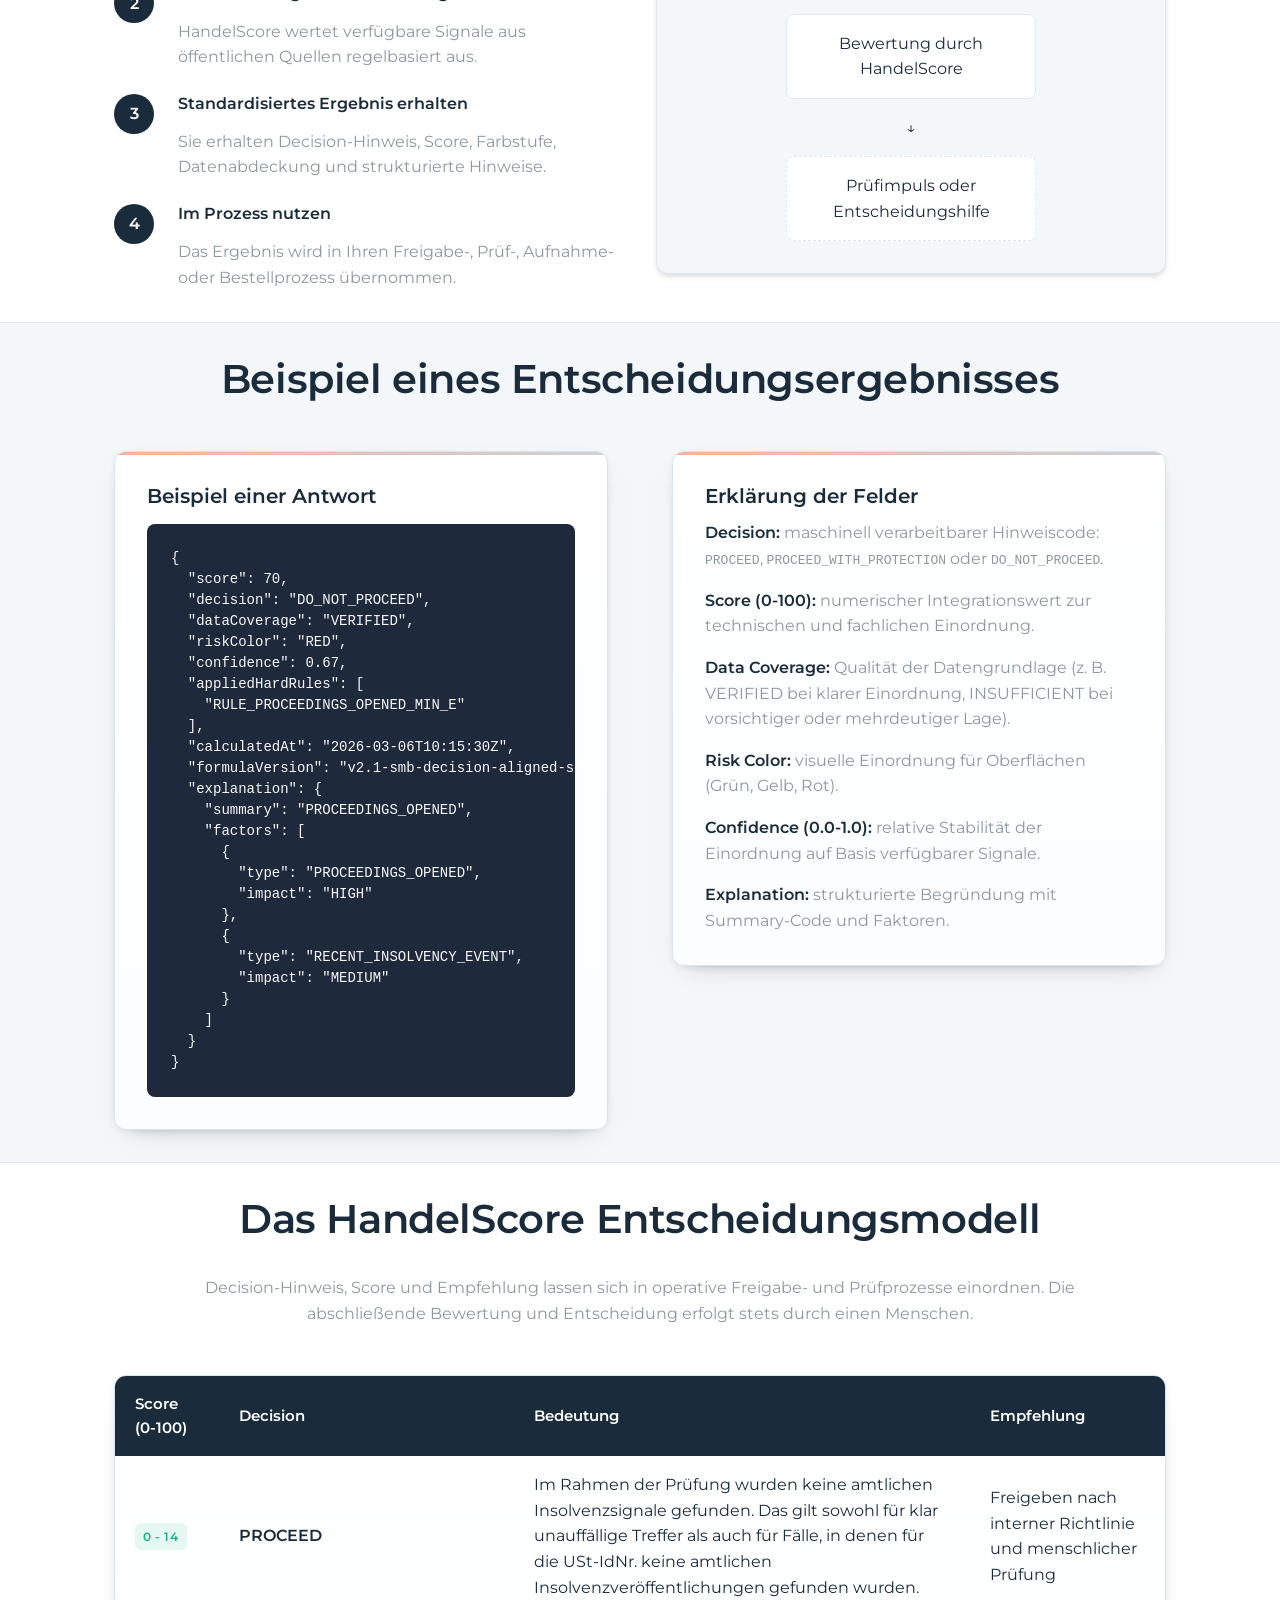
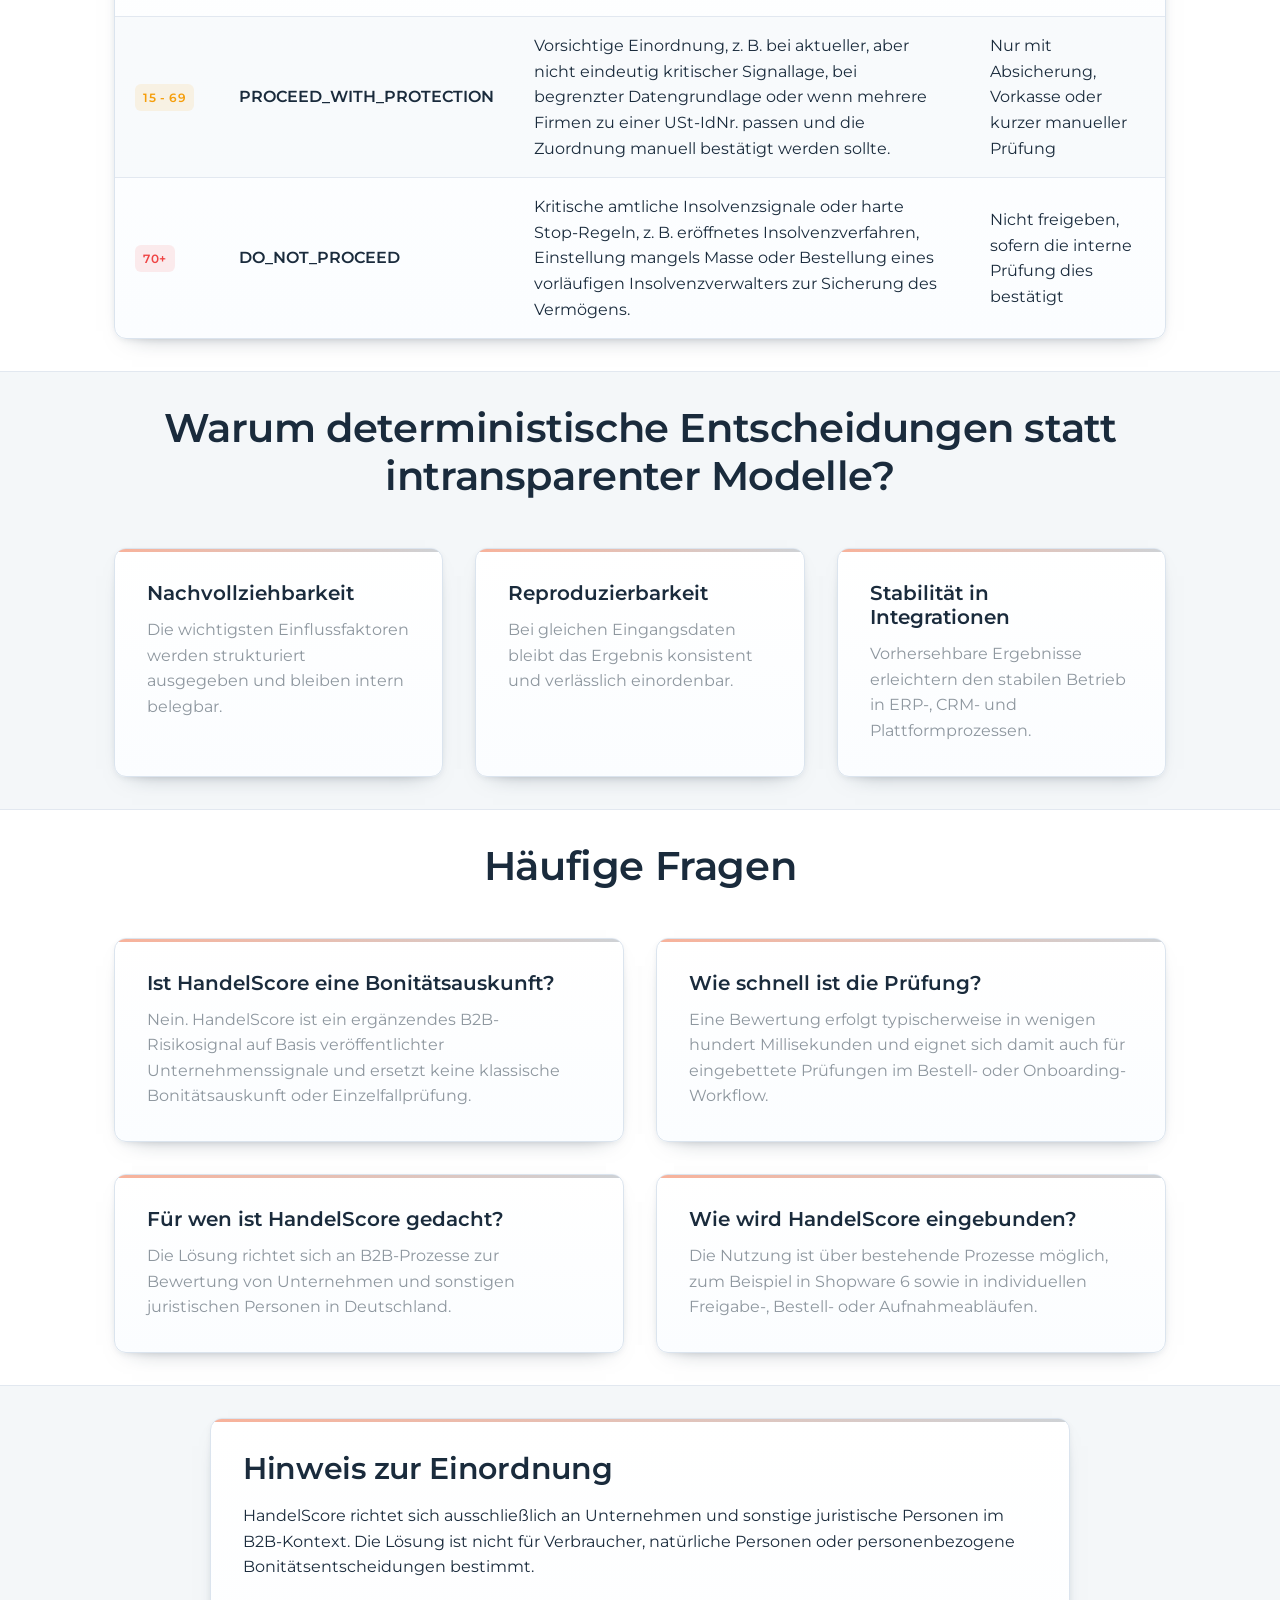
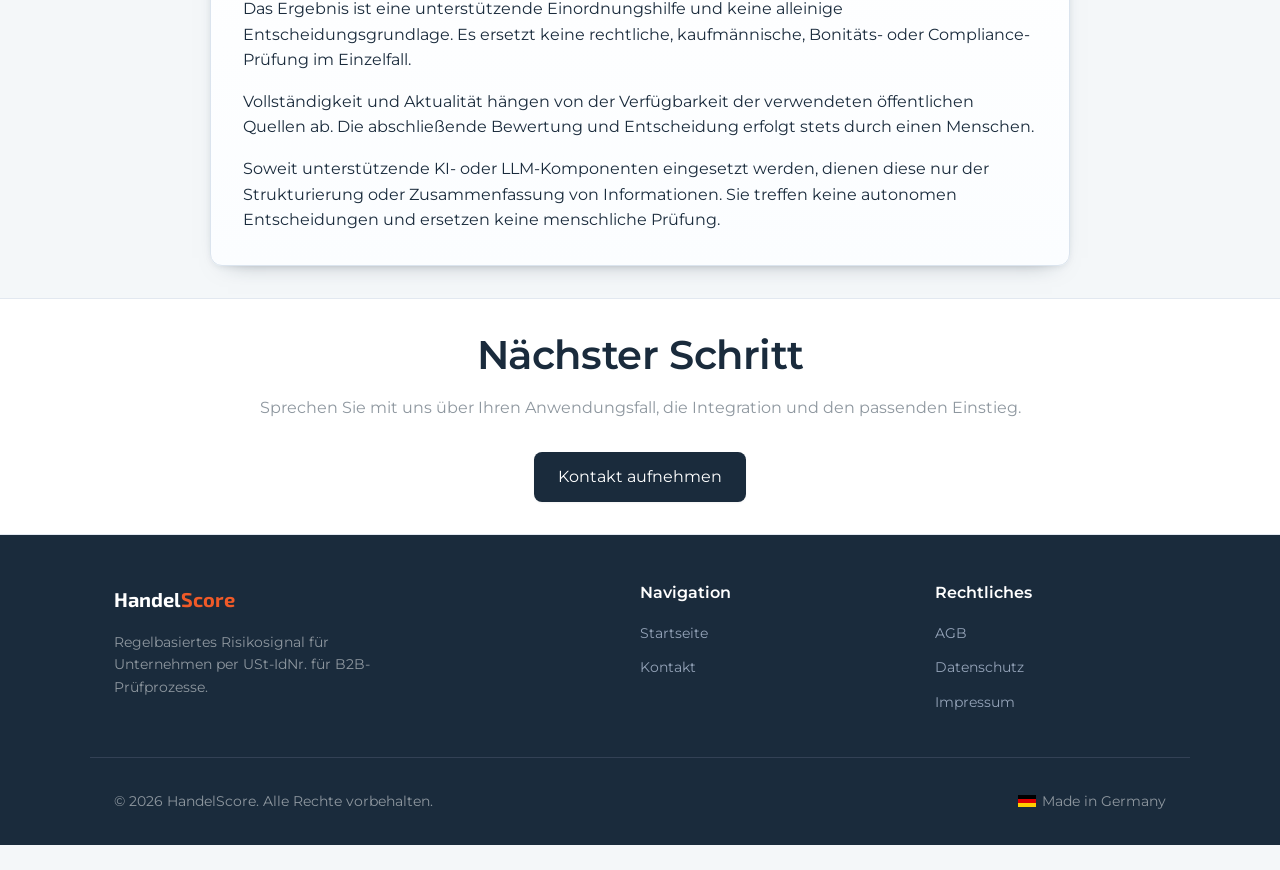
==== commit e52e8c59: "Remove redundant explanatory text from "Beispiel einer Antwort" section for improved clarity" ====
--- a/index.html
+++ b/index.html
@@ -257,9 +257,6 @@
                 <div class="grid-2 feature-example-grid" style="align-items: start;">
                     <div class="card">
                         <h3>Beispiel einer Antwort</h3>
-                        <p>Das Ergebnis kann als zusätzlicher Prüfimpuls maschinell weitergegeben oder verständlich in
-                            Oberflächen für Teams dargestellt werden. Die abschließende Entscheidung verbleibt beim
-                            jeweiligen Unternehmen.</p>
                         <div class="code-block" style="margin-top: 1rem;">
                             <code>{
   "score": 70,
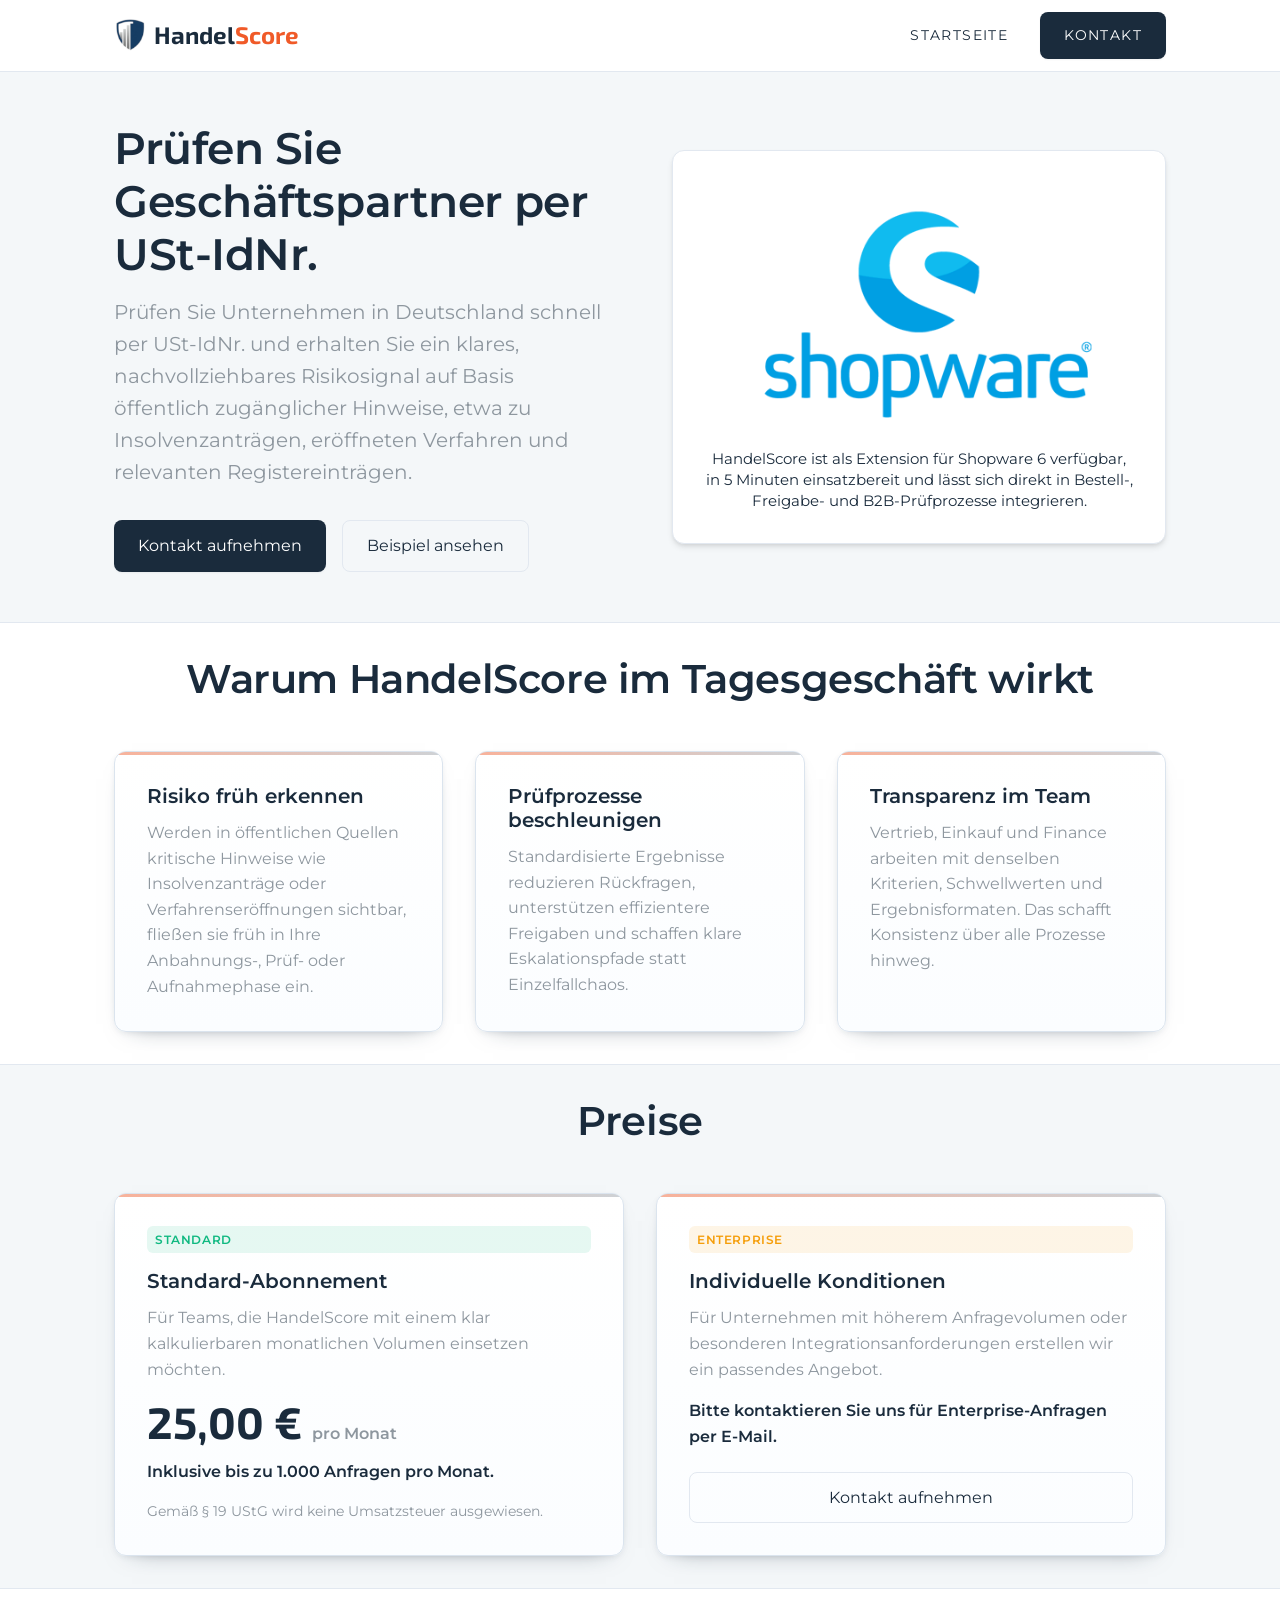
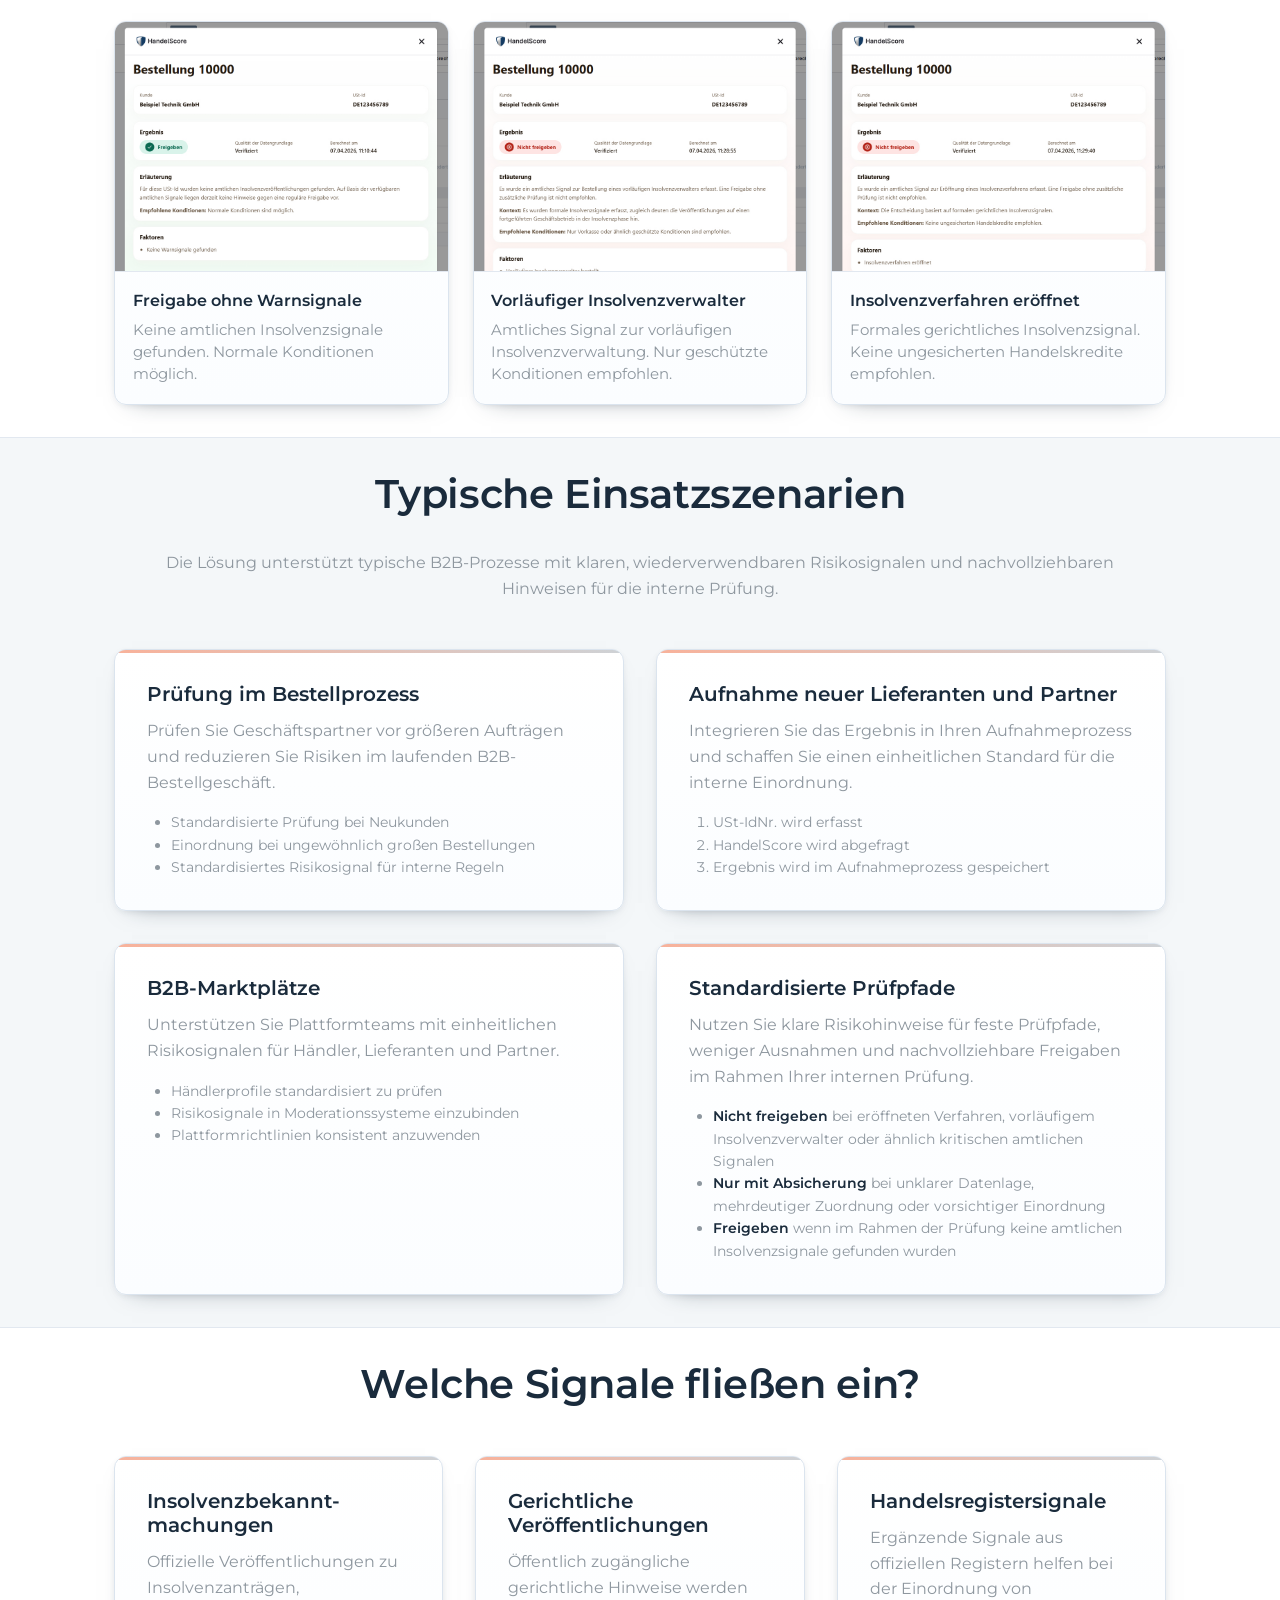
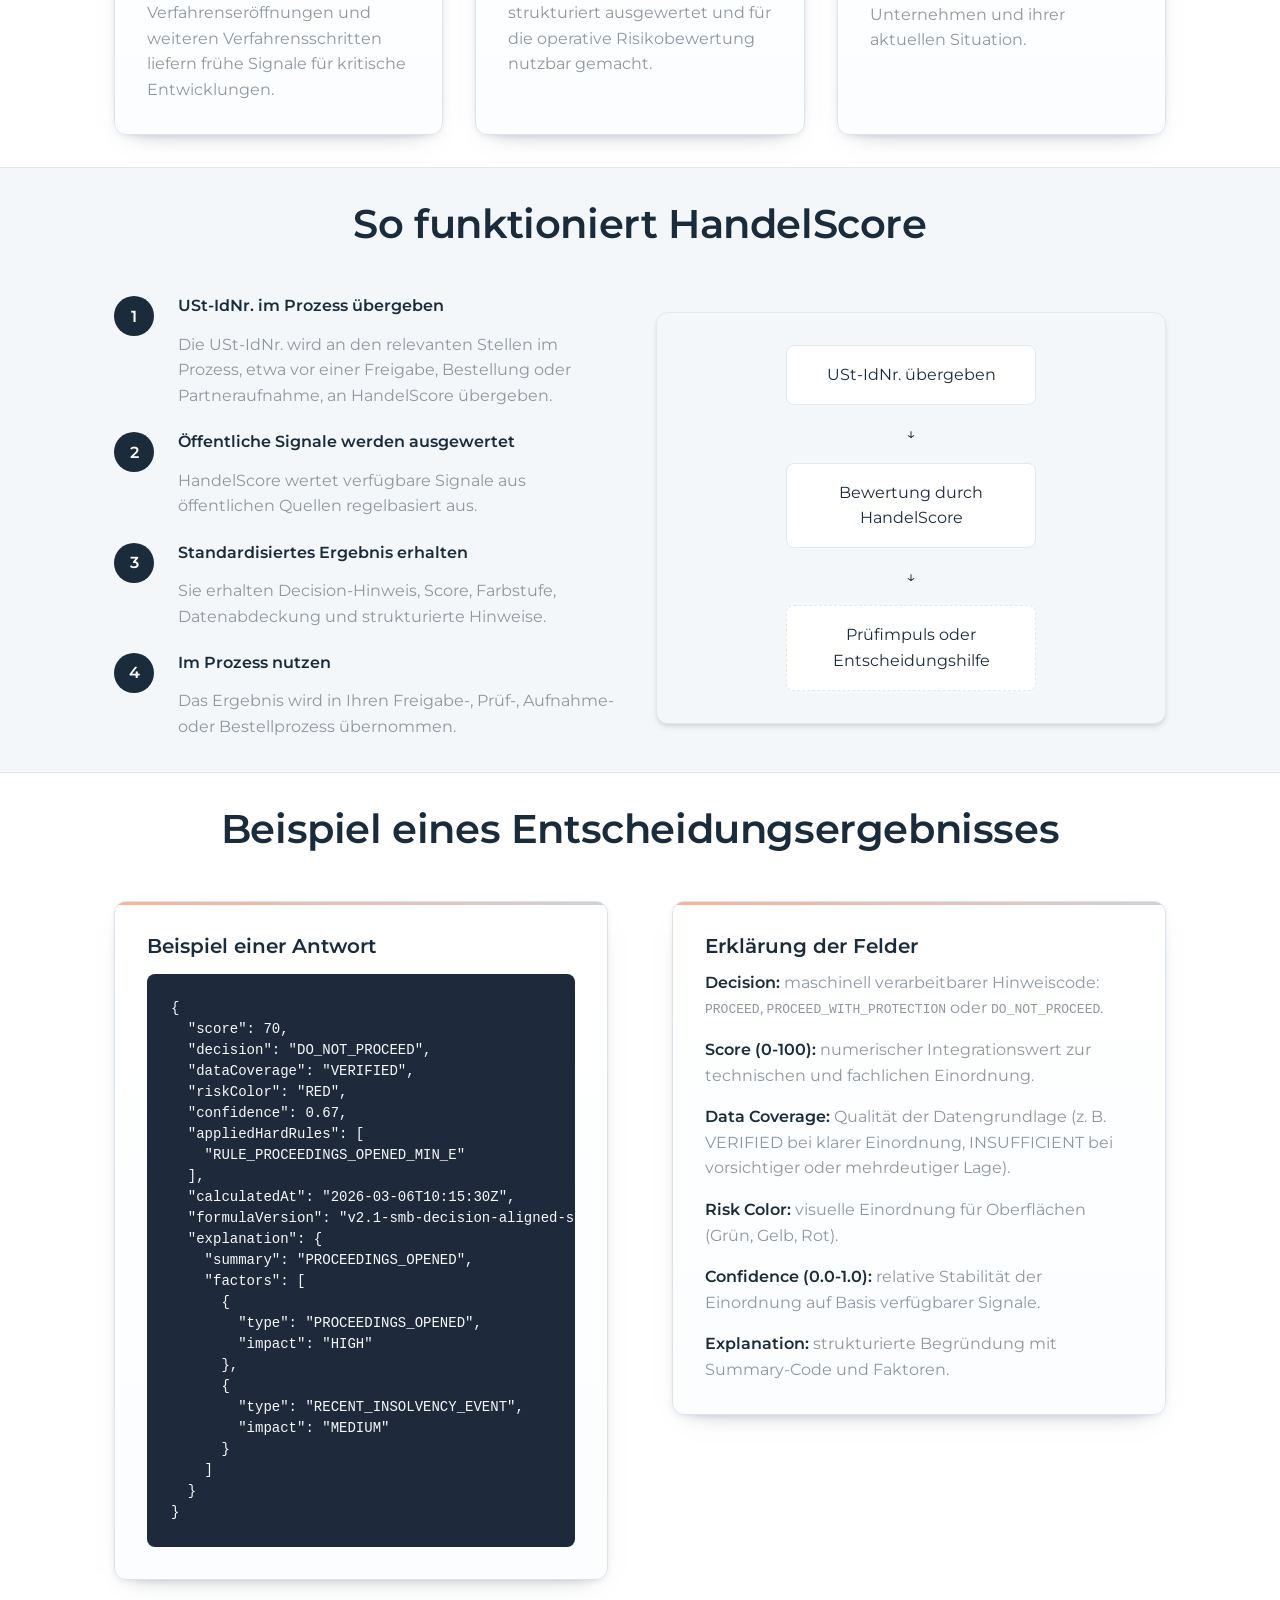
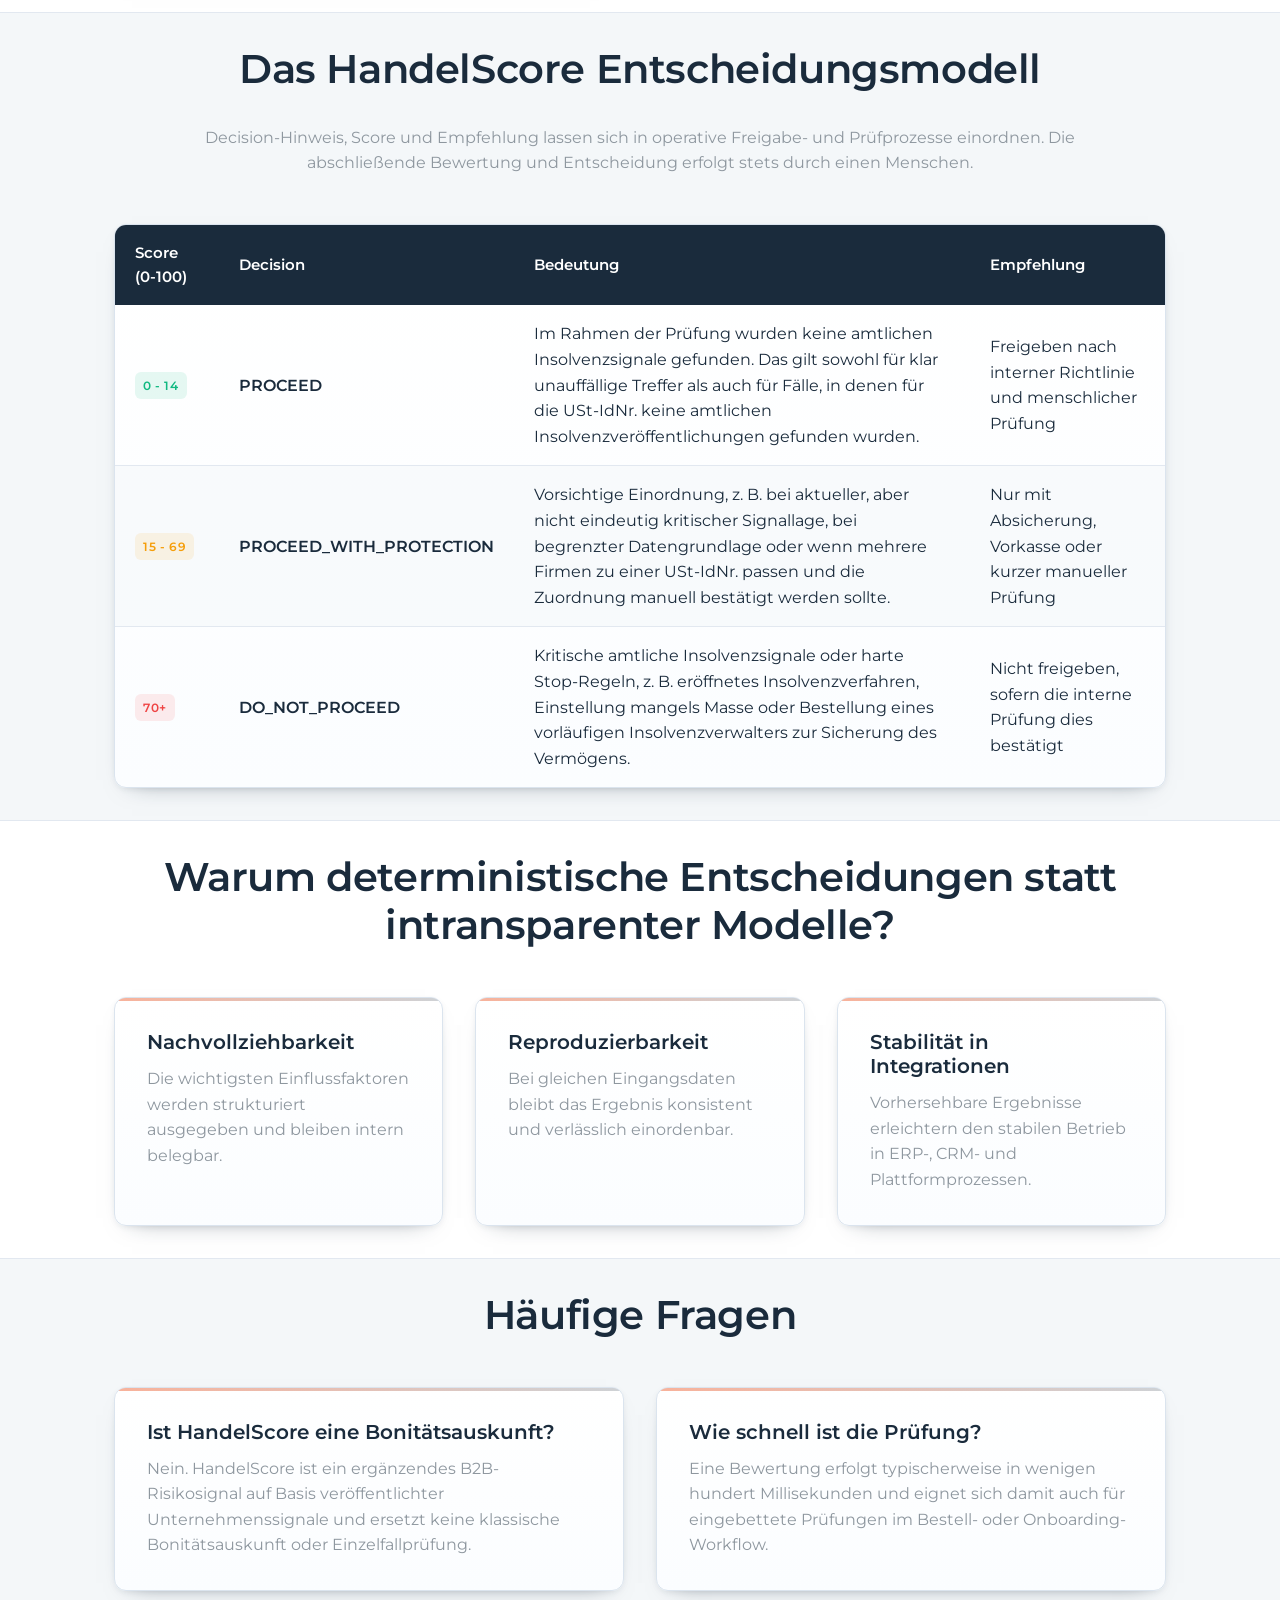
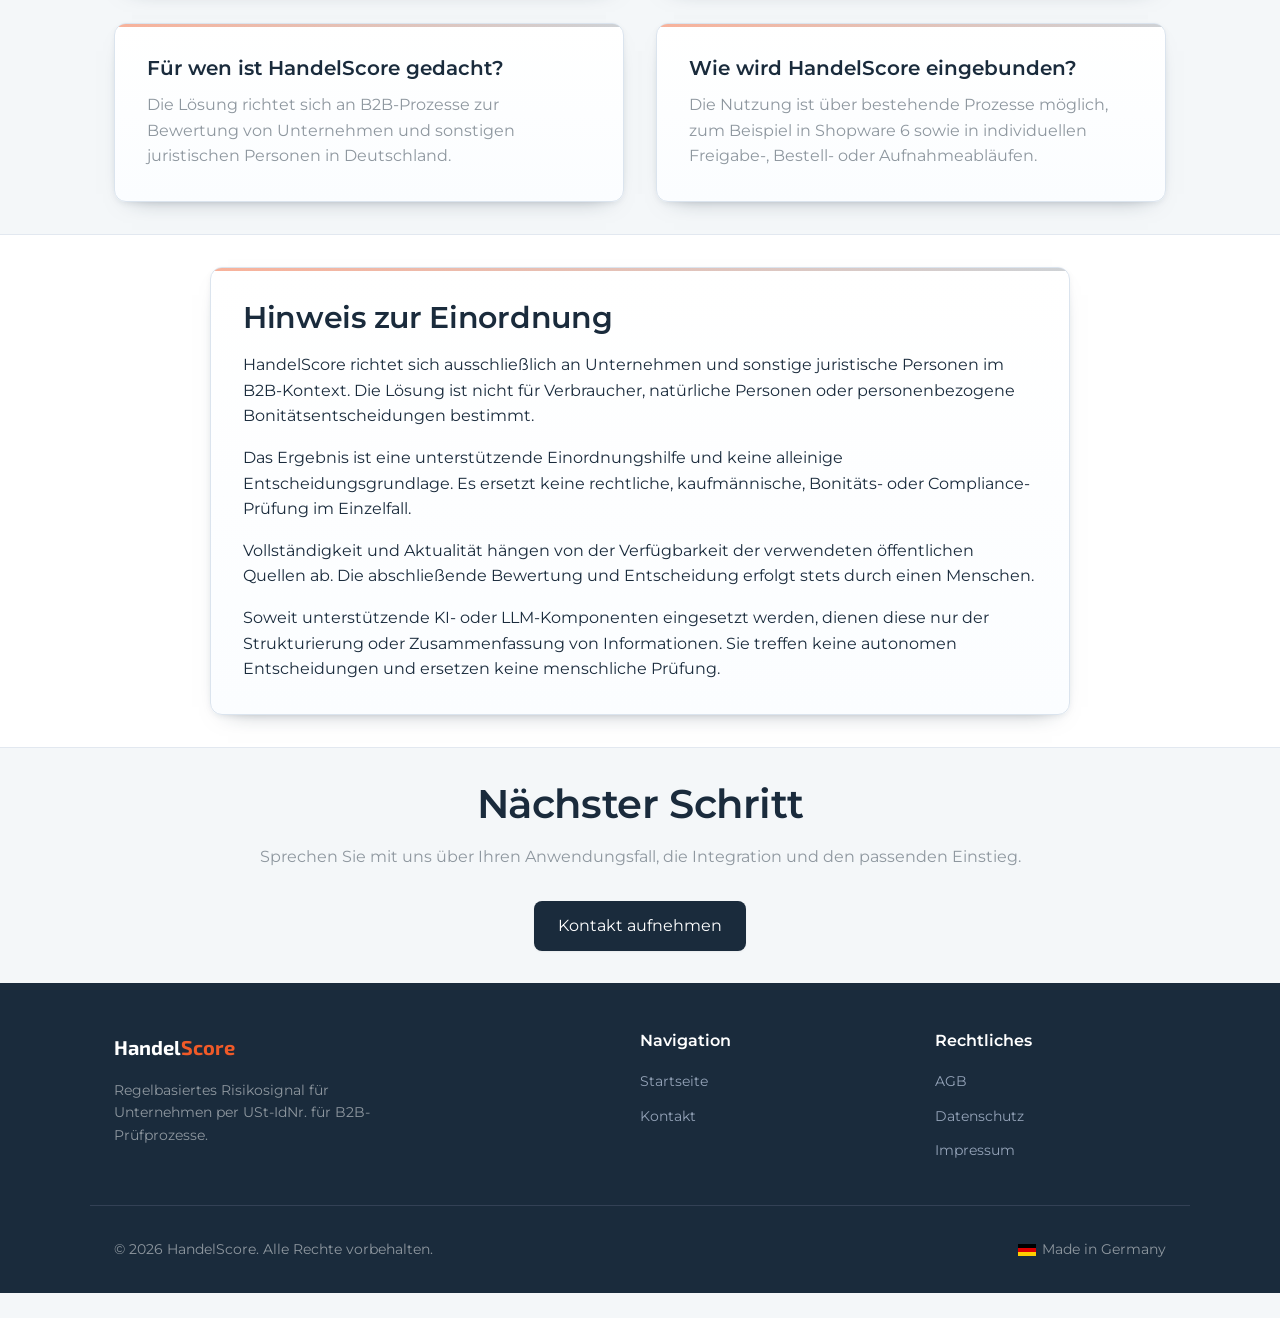
==== commit 3ff4d8c3: "Add lightbox feature with screenshot gallery for improved visual presentation and user interaction." ====
--- a/index.html
+++ b/index.html
@@ -110,7 +110,53 @@
             </div>
         </section>
 
-        <section class="section section-alt">
+        <section class="section section-alt" id="produktansichten">
+            <div class="container">
+                <div class="screenshot-gallery">
+                    <a class="screenshot-card" href="img/result_de_ok_1.jpg">
+                        <figure>
+                            <img src="img/result_de_ok_1_thumb.jpg"
+                                 alt="Freigabe ohne Warnsignale"
+                                 class="screenshot-thumb"
+                                 onerror="this.onerror=null; this.src='img/result_de_ok_1.jpg';"
+                                 loading="lazy">
+                            <figcaption>
+                                <strong>Freigabe ohne Warnsignale</strong>
+                                <span>Keine amtlichen Insolvenzsignale gefunden. Normale Konditionen möglich.</span>
+                            </figcaption>
+                        </figure>
+                    </a>
+                    <a class="screenshot-card" href="img/result_de_bad_1.jpg">
+                        <figure>
+                            <img src="img/result_de_bad_1_thumb.jpg"
+                                 alt="Vorläufiger Insolvenzverwalter"
+                                 class="screenshot-thumb"
+                                 onerror="this.onerror=null; this.src='img/result_de_bad_1.jpg';"
+                                 loading="lazy">
+                            <figcaption>
+                                <strong>Vorläufiger Insolvenzverwalter</strong>
+                                <span>Amtliches Signal zur vorläufigen Insolvenzverwaltung. Nur geschützte Konditionen empfohlen.</span>
+                            </figcaption>
+                        </figure>
+                    </a>
+                    <a class="screenshot-card" href="img/result_de_bad_2.jpg">
+                        <figure>
+                            <img src="img/result_de_bad_2_thumb.jpg"
+                                 alt="Insolvenzverfahren eröffnet"
+                                 class="screenshot-thumb"
+                                 onerror="this.onerror=null; this.src='img/result_de_bad_2.jpg';"
+                                 loading="lazy">
+                            <figcaption>
+                                <strong>Insolvenzverfahren eröffnet</strong>
+                                <span>Formales gerichtliches Insolvenzsignal. Keine ungesicherten Handelskredite empfohlen.</span>
+                            </figcaption>
+                        </figure>
+                    </a>
+                </div>
+            </div>
+        </section>
+
+        <section class="section">
             <div class="container">
                 <div class="text-center"
                     style="margin-bottom: 3rem; max-width: 980px; margin-left: auto; margin-right: auto;">
@@ -167,31 +213,33 @@
             </div>
         </section>
 
-        <section class="section container">
-            <div class="text-center"
-                style="margin-bottom: 3rem; max-width: 980px; margin-left: auto; margin-right: auto;">
-                <h2>Welche Signale fließen ein?</h2>
-            </div>
-            <div class="grid-3">
-                <div class="card">
-                    <h3>Insolvenz&shy;bekannt&shy;machungen</h3>
-                    <p>Offizielle Veröffentlichungen zu Insolvenzanträgen, Verfahrenseröffnungen und weiteren
-                        Verfahrensschritten liefern frühe Signale für kritische Entwicklungen.</p>
-                </div>
-                <div class="card">
-                    <h3>Gerichtliche Veröffentlichungen</h3>
-                    <p>Öffentlich zugängliche gerichtliche Hinweise werden strukturiert ausgewertet und für die
-                        operative Risikobewertung nutzbar gemacht.</p>
-                </div>
-                <div class="card">
-                    <h3>Handelsregistersignale</h3>
-                    <p>Ergänzende Signale aus offiziellen Registern helfen bei der Einordnung von Unternehmen und
-                        ihrer aktuellen Situation.</p>
-                </div>
-            </div>
-        </section>
-
         <section class="section section-alt">
+            <div class="container">
+                <div class="text-center"
+                    style="margin-bottom: 3rem; max-width: 980px; margin-left: auto; margin-right: auto;">
+                    <h2>Welche Signale fließen ein?</h2>
+                </div>
+                <div class="grid-3">
+                    <div class="card">
+                        <h3>Insolvenz&shy;bekannt&shy;machungen</h3>
+                        <p>Offizielle Veröffentlichungen zu Insolvenzanträgen, Verfahrenseröffnungen und weiteren
+                            Verfahrensschritten liefern frühe Signale für kritische Entwicklungen.</p>
+                    </div>
+                    <div class="card">
+                        <h3>Gerichtliche Veröffentlichungen</h3>
+                        <p>Öffentlich zugängliche gerichtliche Hinweise werden strukturiert ausgewertet und für die
+                            operative Risikobewertung nutzbar gemacht.</p>
+                    </div>
+                    <div class="card">
+                        <h3>Handelsregistersignale</h3>
+                        <p>Ergänzende Signale aus offiziellen Registern helfen bei der Einordnung von Unternehmen und
+                            ihrer aktuellen Situation.</p>
+                    </div>
+                </div>
+            </div>
+        </section>
+
+        <section class="section">
             <div class="container">
                 <div class="text-center"
                     style="margin-bottom: 3rem; max-width: 980px; margin-left: auto; margin-right: auto;">
@@ -251,7 +299,7 @@
             </div>
         </section>
 
-        <section class="section" id="bewertungsbeispiel">
+        <section class="section section-alt" id="bewertungsbeispiel">
             <div class="container">
                 <h2 class="text-center" style="margin-bottom: 3rem;">Beispiel eines Entscheidungsergebnisses</h2>
                 <div class="grid-2 feature-example-grid" style="align-items: start;">
@@ -298,7 +346,7 @@
             </div>
         </section>
 
-        <section class="section section-alt" id="entscheidungsmodell">
+        <section class="section" id="entscheidungsmodell">
             <div class="container">
                 <div class="text-center" style="max-width: 980px; margin: 0 auto; margin-bottom: 3rem;">
                     <h2>Das HandelScore Entscheidungsmodell</h2>
@@ -340,7 +388,7 @@
             </div>
         </section>
 
-        <section class="section">
+        <section class="section section-alt">
             <div class="container">
                 <div class="text-center" style="max-width: 980px; margin: 0 auto; margin-bottom: 3rem;">
                     <h2>Warum deterministische Entscheidungen statt intransparenter Modelle?</h2>
@@ -362,7 +410,7 @@
             </div>
         </section>
 
-        <section class="section section-alt">
+        <section class="section">
             <div class="container">
                 <div class="text-center" style="margin-bottom: 3rem; max-width: 980px; margin-left: auto; margin-right: auto;">
                     <h2>Häufige Fragen</h2>
@@ -388,7 +436,7 @@
             </div>
         </section>
 
-        <section class="section container">
+        <section class="section section-alt">
             <div class="container">
                 <div class="card note-card">
                     <h2>Hinweis zur Einordnung</h2>
@@ -406,7 +454,7 @@
             </div>
         </section>
 
-        <section class="section section-alt text-center">
+        <section class="section text-center">
             <div class="container">
                 <h2 style="margin-bottom: 1rem;">Nächster Schritt</h2>
                 <p style="margin-bottom: 2rem;">Sprechen Sie mit uns über Ihren Anwendungsfall, die Integration und den passenden Einstieg.</p>
--- a/assets/styles.css
+++ b/assets/styles.css
@@ -76,6 +76,10 @@
   min-height: 100vh;
   display: flex;
   flex-direction: column;
+}
+
+body.lightbox-open {
+  overflow: hidden;
 }
 
 body > main {
@@ -596,6 +600,140 @@
   align-items: stretch;
 }
 
+.screenshot-gallery {
+  display: grid;
+  grid-template-columns: repeat(3, minmax(0, 1fr));
+  gap: 1.5rem;
+}
+
+.screenshot-card {
+  display: block;
+  color: inherit;
+  cursor: zoom-in;
+}
+
+.screenshot-card:hover,
+.screenshot-card:focus-visible {
+  color: inherit;
+}
+
+.screenshot-card figure {
+  height: 100%;
+  background: linear-gradient(180deg, #ffffff 0%, #fbfdff 100%);
+  border: 1px solid #dbe4ee;
+  border-radius: var(--radius-lg);
+  overflow: hidden;
+  box-shadow: 0 10px 24px -18px rgb(26 43 60 / 55%), 0 2px 8px -4px rgb(26 43 60 / 18%);
+  transition: transform 0.2s ease, box-shadow 0.2s ease, border-color 0.2s ease;
+}
+
+.screenshot-card:hover figure,
+.screenshot-card:focus-visible figure {
+  transform: translateY(-3px);
+  border-color: #c7d4e2;
+  box-shadow: 0 14px 30px -20px rgb(26 43 60 / 60%), 0 4px 10px -6px rgb(26 43 60 / 22%);
+}
+
+.screenshot-thumb {
+  width: 100%;
+  aspect-ratio: 4 / 3;
+  object-fit: cover;
+  object-position: top center;
+  border-bottom: 1px solid var(--border-color);
+  background: #eef2f7;
+}
+
+.screenshot-card figcaption {
+  display: flex;
+  flex-direction: column;
+  gap: 0.35rem;
+  padding: 1rem 1.1rem 1.2rem;
+}
+
+.screenshot-card figcaption strong {
+  color: var(--primary-color);
+}
+
+.screenshot-card figcaption span {
+  color: var(--text-muted);
+  font-size: 0.92rem;
+  line-height: 1.5;
+}
+
+.lightbox-overlay {
+  position: fixed;
+  inset: 0;
+  display: none;
+  align-items: center;
+  justify-content: center;
+  padding: 0.75rem;
+  background: rgba(15, 23, 42, 0.78);
+  backdrop-filter: blur(6px);
+  z-index: 1000;
+}
+
+.lightbox-overlay.is-open {
+  display: flex;
+}
+
+.lightbox-dialog {
+  position: relative;
+  width: auto;
+  max-width: calc(100vw - 1.5rem);
+  max-height: calc(100vh - 1.5rem);
+  background: transparent;
+  border-radius: 0;
+  overflow: hidden;
+  box-shadow: none;
+}
+
+.lightbox-close {
+  position: absolute;
+  top: 0.85rem;
+  right: 0.85rem;
+  width: 2.5rem;
+  height: 2.5rem;
+  border: none;
+  border-radius: 999px;
+  background: rgba(26, 43, 60, 0.9);
+  color: #ffffff;
+  font-size: 1.5rem;
+  line-height: 1;
+  cursor: pointer;
+  z-index: 1;
+}
+
+.lightbox-close:hover,
+.lightbox-close:focus-visible {
+  background: var(--accent-color);
+}
+
+.lightbox-figure {
+  position: relative;
+  margin: 0;
+}
+
+.lightbox-image {
+  display: block;
+  width: auto;
+  max-width: calc(100vw - 1.5rem);
+  max-height: calc(100vh - 1.5rem);
+  object-fit: contain;
+  background: transparent;
+  border-radius: var(--radius-md);
+}
+
+.lightbox-caption {
+  position: absolute;
+  left: 0;
+  right: 0;
+  bottom: 0;
+  padding: 1rem 1.25rem 1.1rem;
+  color: #ffffff;
+  background: linear-gradient(180deg, rgba(15, 23, 42, 0) 0%, rgba(15, 23, 42, 0.82) 100%);
+  text-shadow: 0 1px 3px rgba(0, 0, 0, 0.45);
+}
+
 .price-card {
   display: flex;
   flex-direction: column;
@@ -910,7 +1048,26 @@
   }
 
   .feature-example-grid,
-  .contact-grid {
+  .contact-grid,
+  .screenshot-gallery {
     gap: 1.5rem;
   }
-}
+
+  .screenshot-gallery {
+    grid-template-columns: 1fr;
+  }
+
+  .lightbox-overlay {
+    padding: 0.5rem;
+  }
+
+  .lightbox-dialog {
+    max-width: calc(100vw - 1rem);
+    max-height: calc(100vh - 1rem);
+  }
+
+  .lightbox-image {
+    max-width: calc(100vw - 1rem);
+    max-height: calc(100vh - 1rem);
+  }
+}
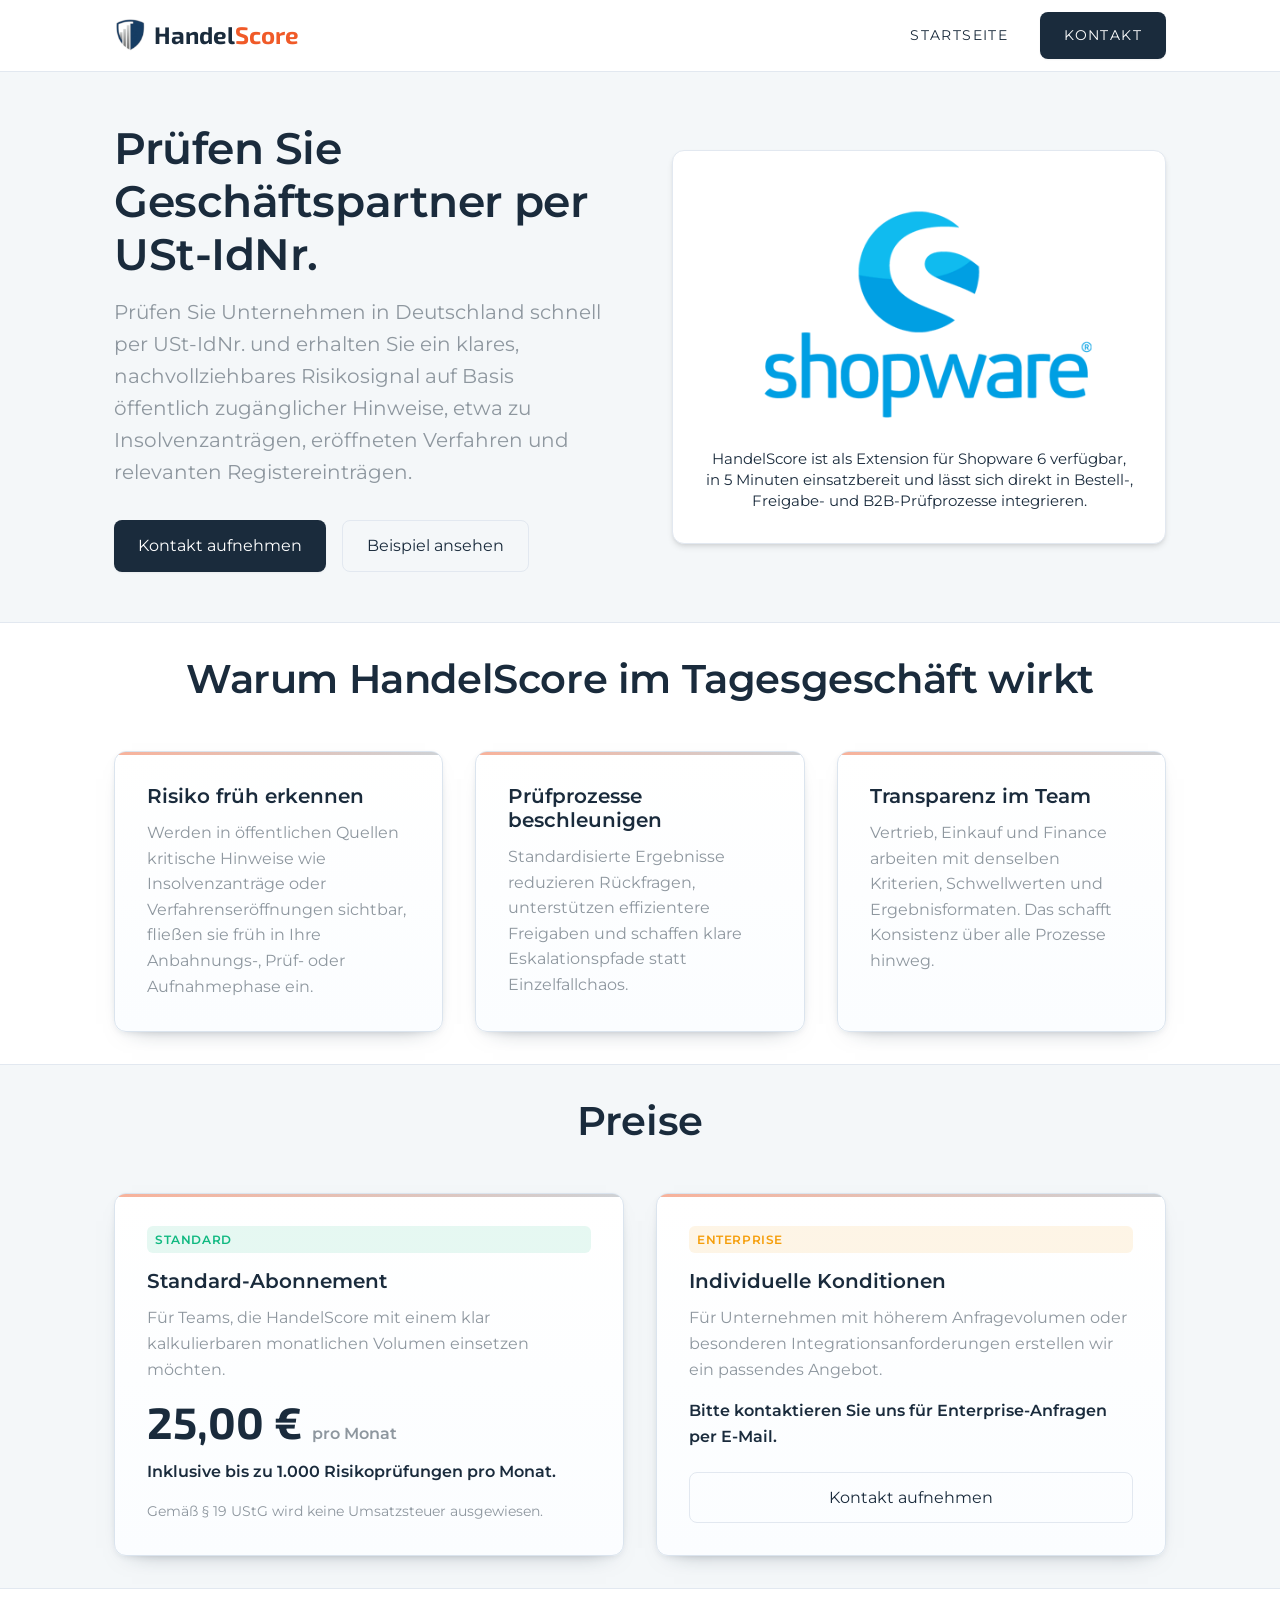
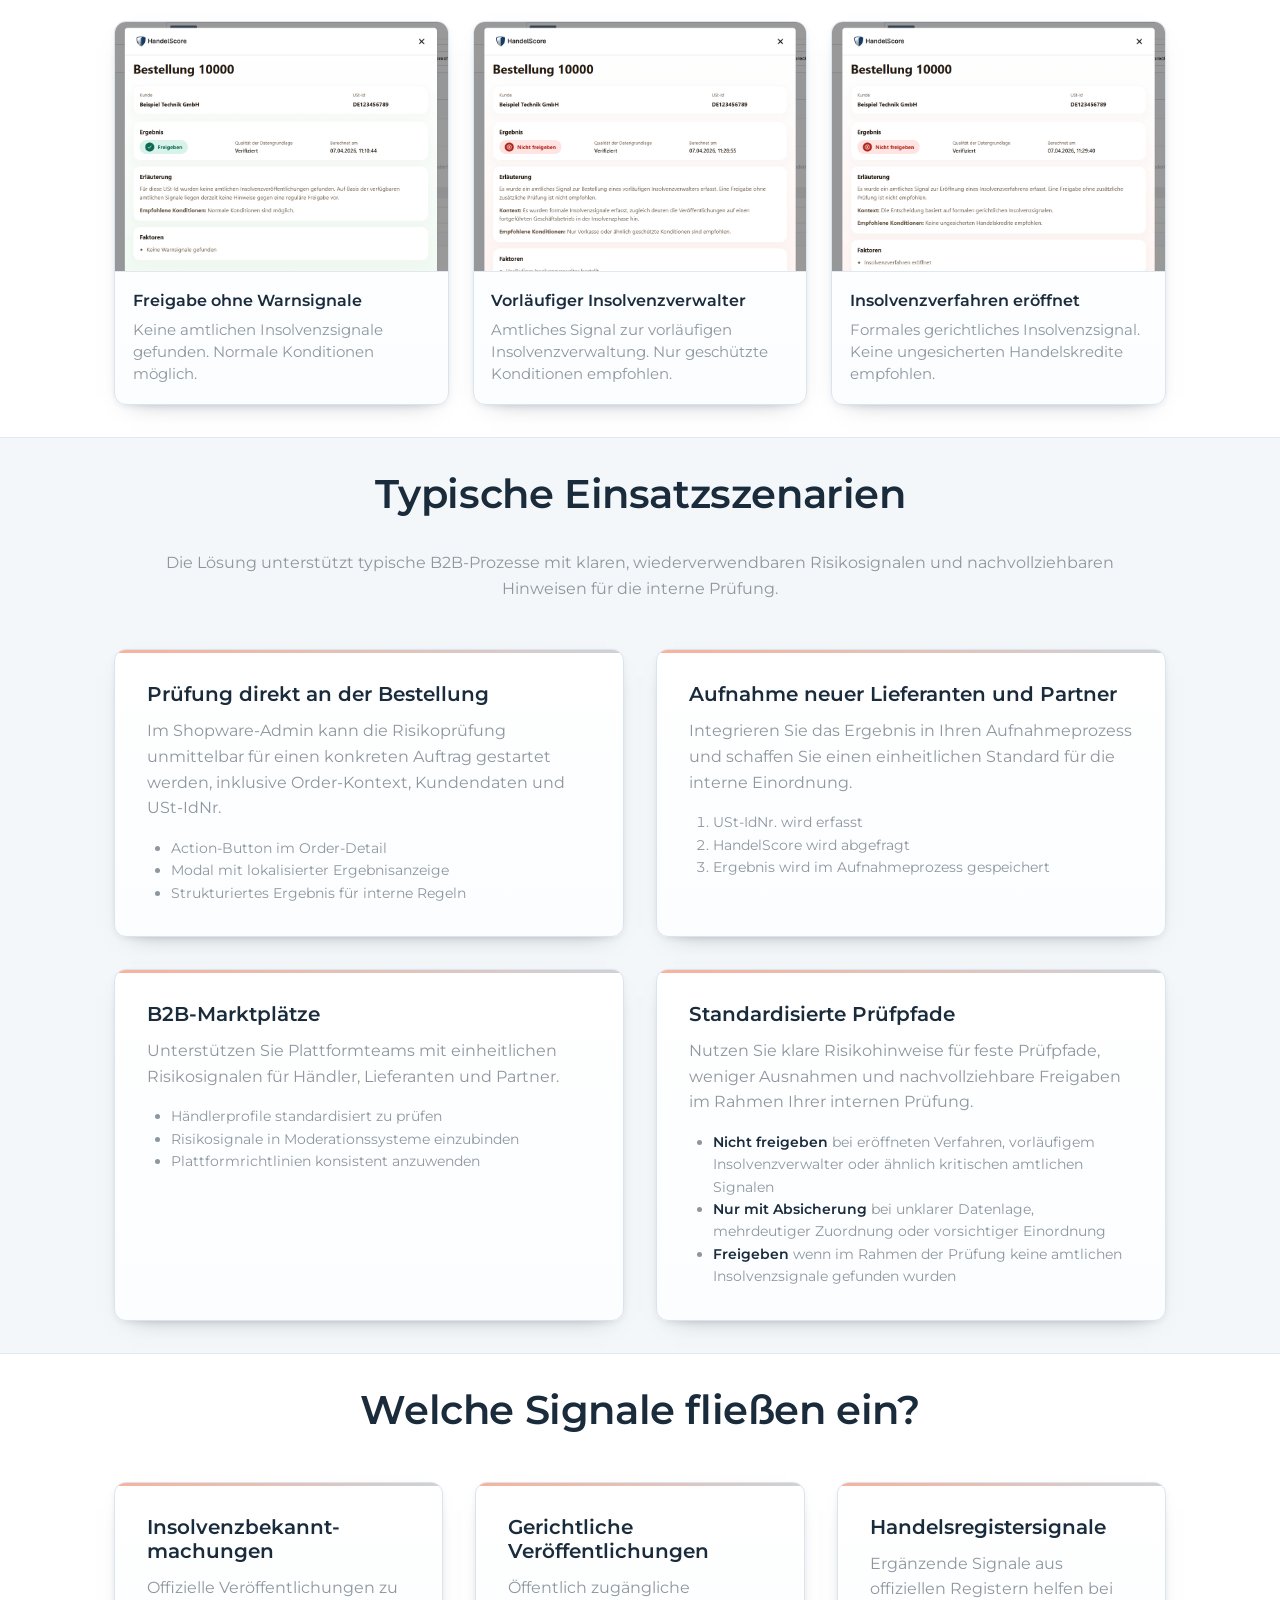
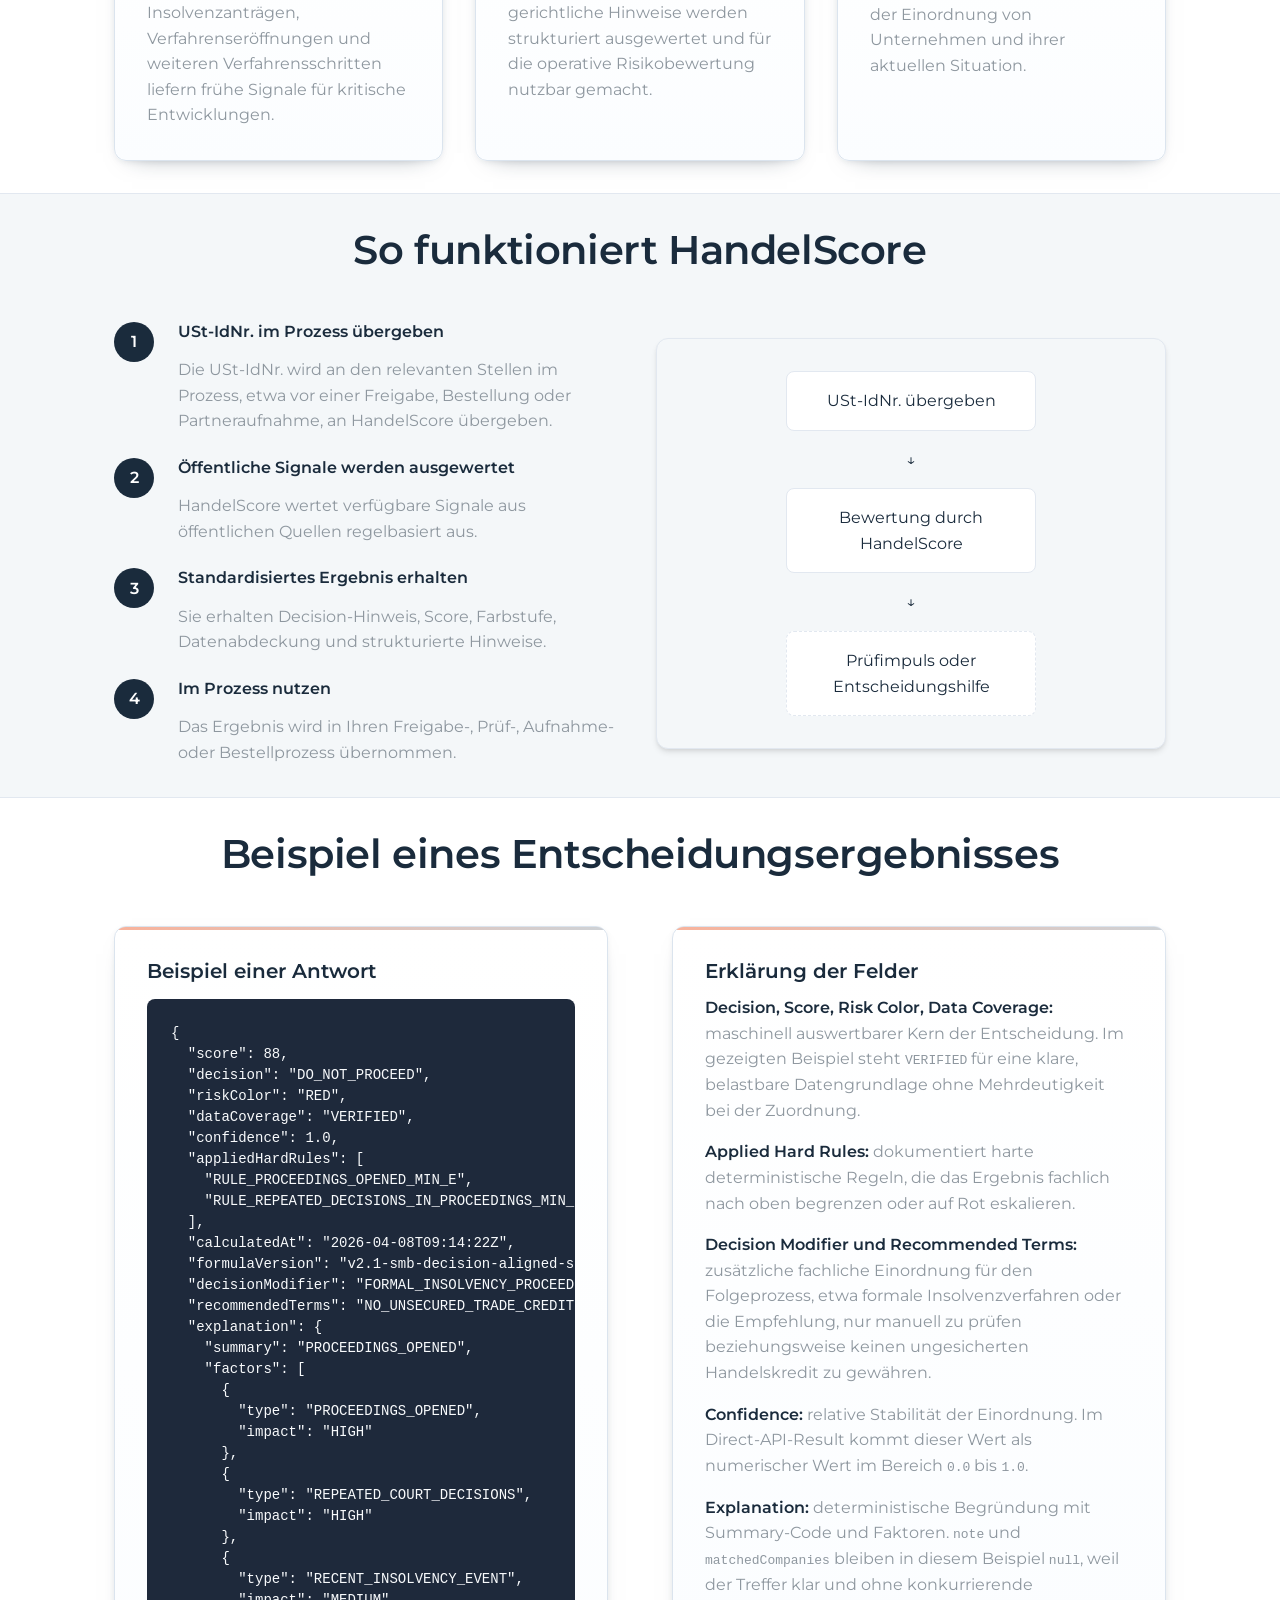
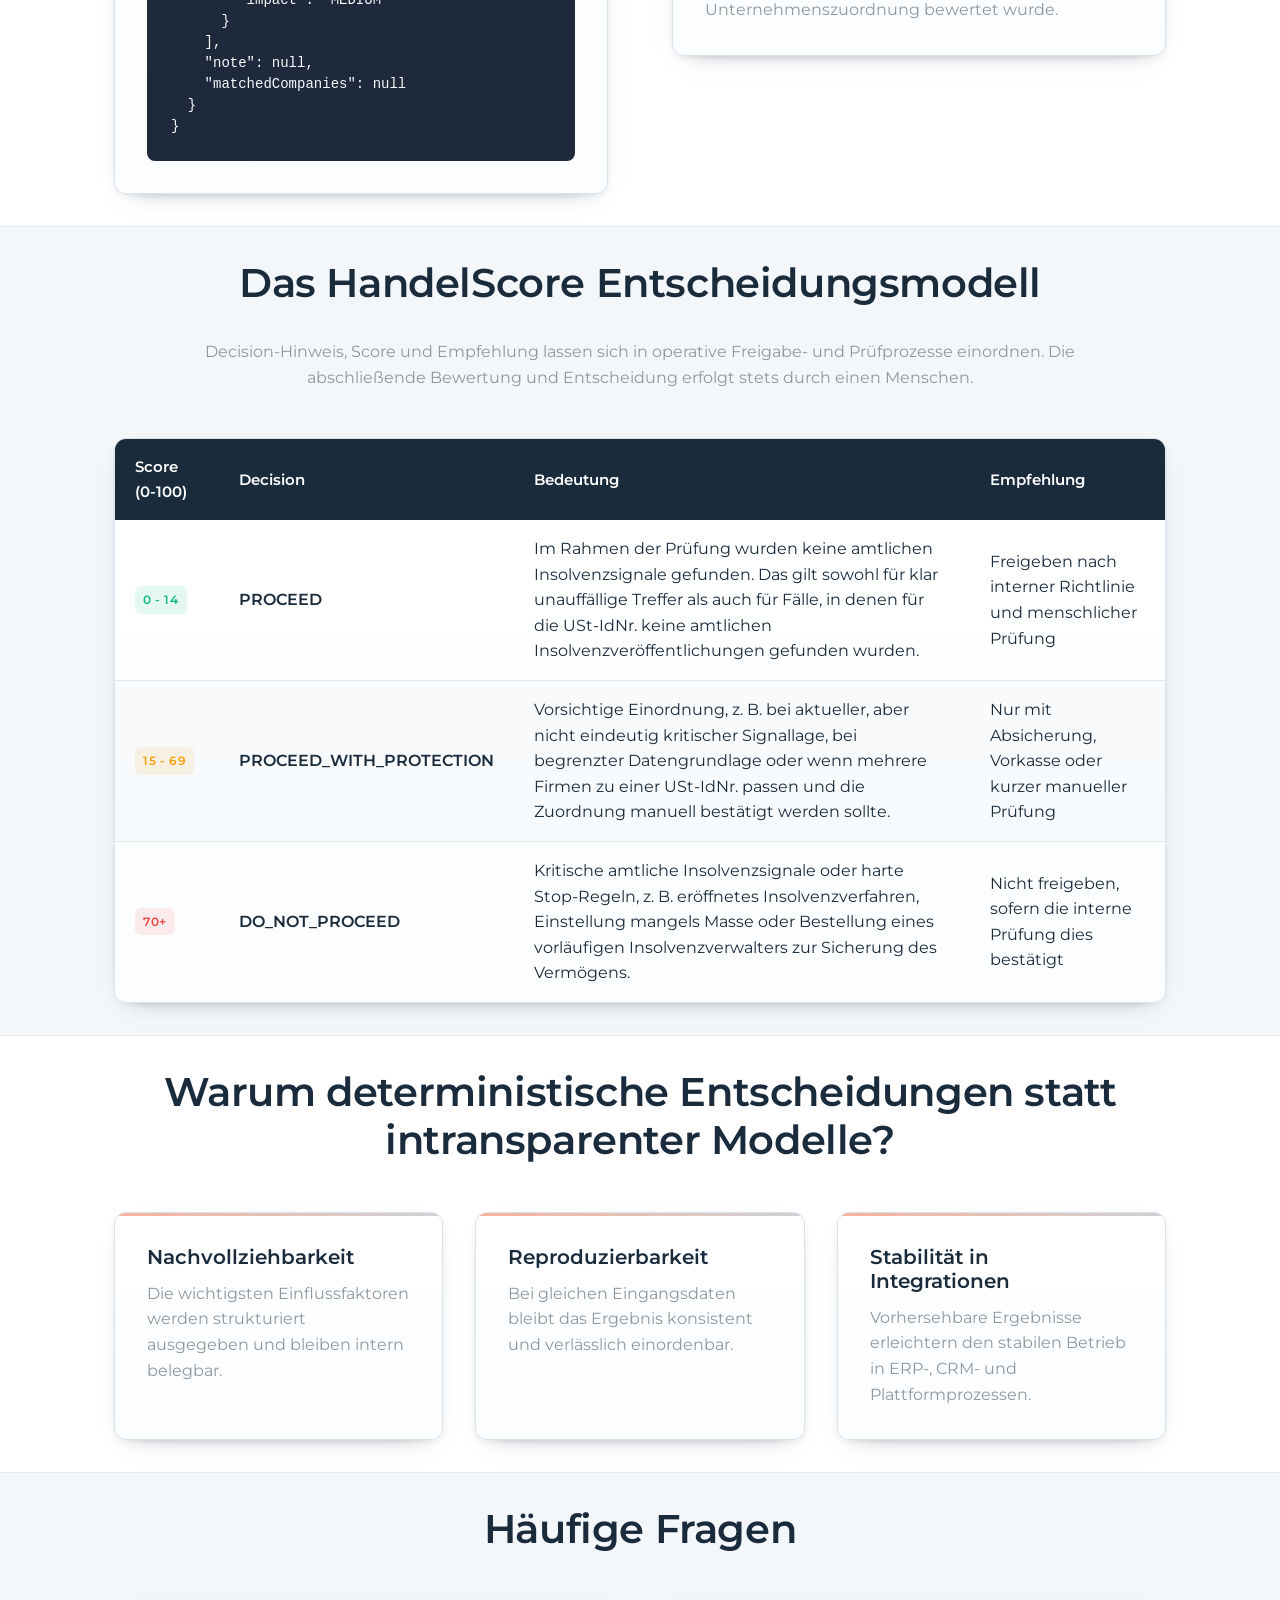
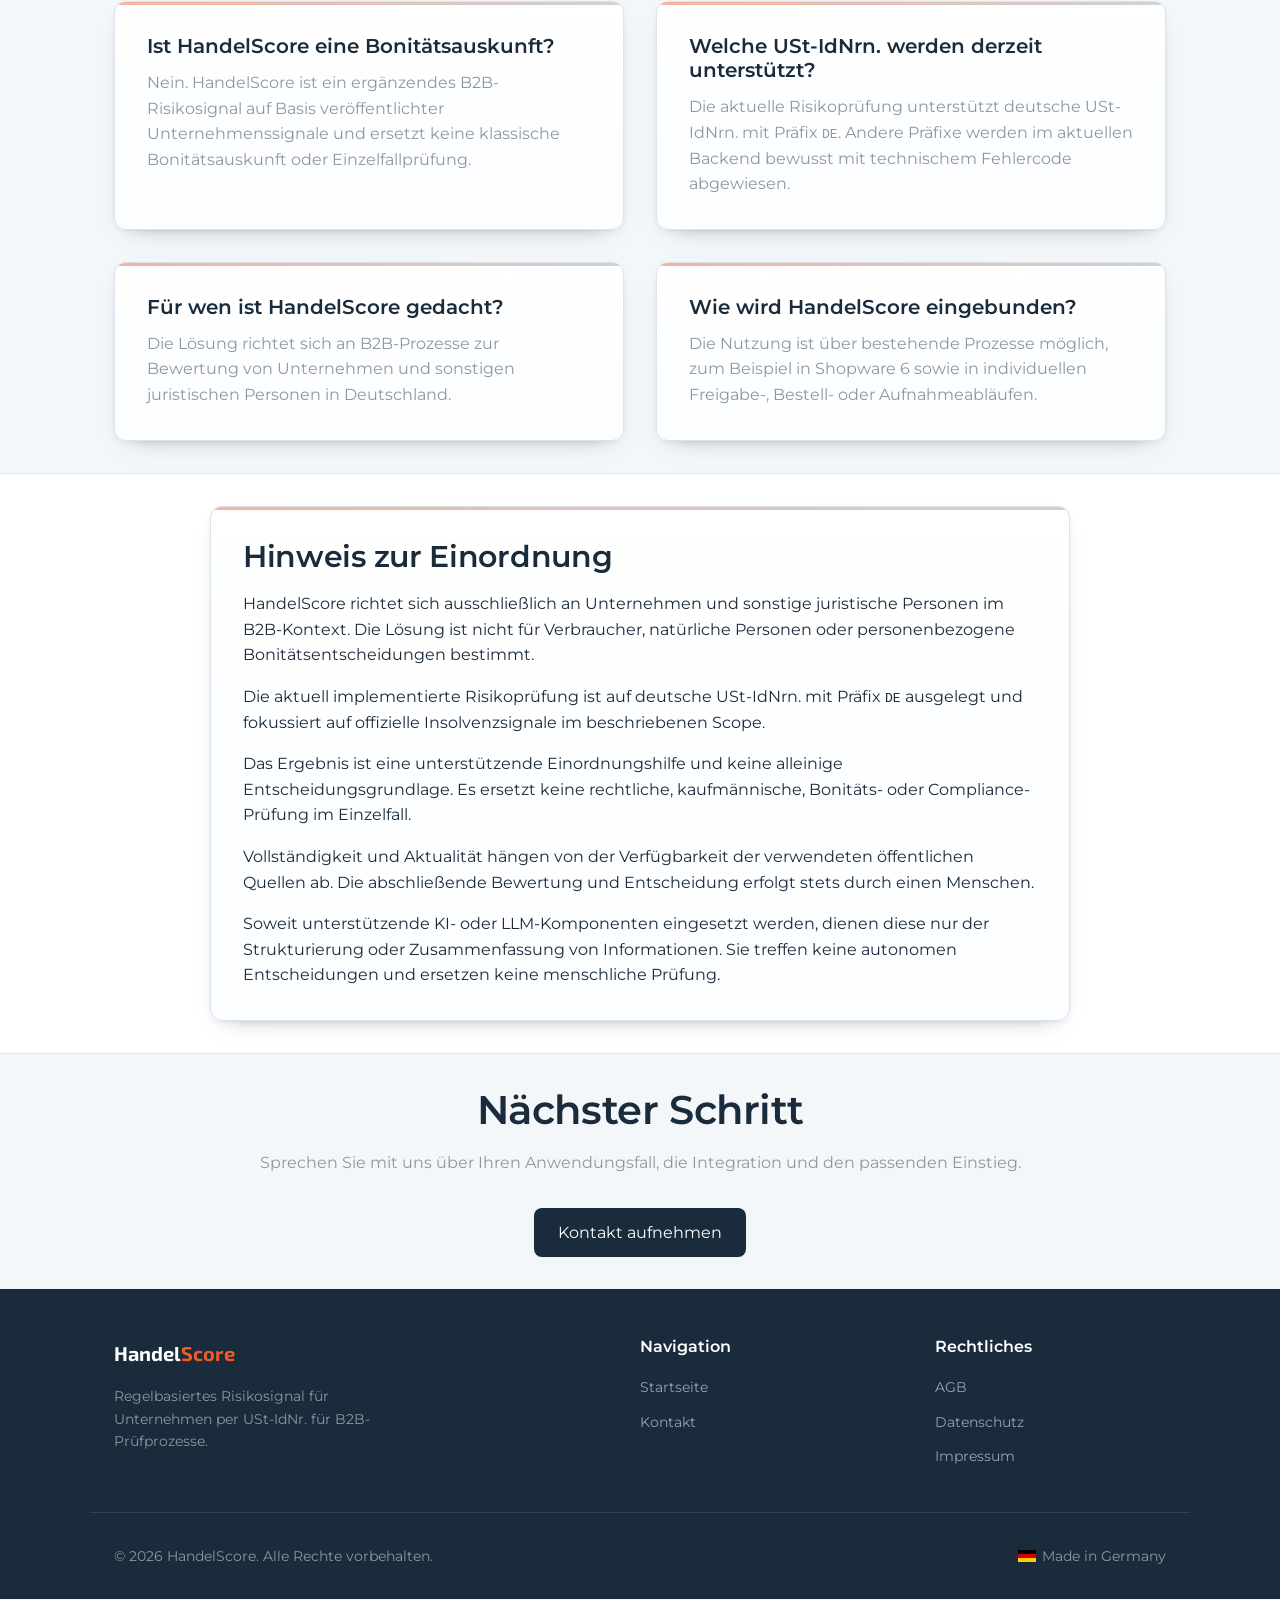
==== commit cc826a76: "Refine content and terminology for clarity, consistency, and alignment with updated risk-based proce" ====
--- a/index.html
+++ b/index.html
@@ -97,7 +97,7 @@
                     <h3>Standard-Abonnement</h3>
                     <p>Für Teams, die HandelScore mit einem klar kalkulierbaren monatlichen Volumen einsetzen möchten.</p>
                     <div class="price-value">25,00 € <span>pro Monat</span></div>
-                    <p class="price-meta">Inklusive bis zu 1.000 Anfragen pro Monat.</p>
+                    <p class="price-meta">Inklusive bis zu 1.000 Risikoprüfungen pro Monat.</p>
                     <p class="price-note">Gemäß § 19 UStG wird keine Umsatzsteuer ausgewiesen.</p>
                 </div>
                 <div class="card price-card">
@@ -167,14 +167,14 @@
 
                 <div class="grid-2">
                     <div class="card">
-                        <h3>Prüfung im Bestellprozess</h3>
-                        <p>Prüfen Sie Geschäftspartner vor größeren Aufträgen und reduzieren Sie Risiken im laufenden
-                            B2B-Bestellgeschäft.</p>
+                        <h3>Prüfung direkt an der Bestellung</h3>
+                        <p>Im Shopware-Admin kann die Risikoprüfung unmittelbar für einen konkreten Auftrag gestartet
+                            werden, inklusive Order-Kontext, Kundendaten und USt-IdNr.</p>
                         <ul
                             style="list-style-type: disc; margin-left: 1.5rem; color: var(--text-muted); font-size: 0.875rem;">
-                            <li>Standardisierte Prüfung bei Neukunden</li>
-                            <li>Einordnung bei ungewöhnlich großen Bestellungen</li>
-                            <li>Standardisiertes Risikosignal für interne Regeln</li>
+                            <li>Action-Button im Order-Detail</li>
+                            <li>Modal mit lokalisierter Ergebnisanzeige</li>
+                            <li>Strukturiertes Ergebnis für interne Regeln</li>
                         </ul>
                     </div>
                     <div class="card">
@@ -307,16 +307,19 @@
                         <h3>Beispiel einer Antwort</h3>
                         <div class="code-block" style="margin-top: 1rem;">
                             <code>{
-  "score": 70,
+  "score": 88,
   "decision": "DO_NOT_PROCEED",
+  "riskColor": "RED",
   "dataCoverage": "VERIFIED",
-  "riskColor": "RED",
-  "confidence": 0.67,
+  "confidence": 1.0,
   "appliedHardRules": [
-    "RULE_PROCEEDINGS_OPENED_MIN_E"
+    "RULE_PROCEEDINGS_OPENED_MIN_E",
+    "RULE_REPEATED_DECISIONS_IN_PROCEEDINGS_MIN_E"
   ],
-  "calculatedAt": "2026-03-06T10:15:30Z",
+  "calculatedAt": "2026-04-08T09:14:22Z",
   "formulaVersion": "v2.1-smb-decision-aligned-score",
+  "decisionModifier": "FORMAL_INSOLVENCY_PROCEEDINGS",
+  "recommendedTerms": "NO_UNSECURED_TRADE_CREDIT",
   "explanation": {
     "summary": "PROCEEDINGS_OPENED",
     "factors": [
@@ -325,22 +328,36 @@
         "impact": "HIGH"
       },
       {
+        "type": "REPEATED_COURT_DECISIONS",
+        "impact": "HIGH"
+      },
+      {
         "type": "RECENT_INSOLVENCY_EVENT",
         "impact": "MEDIUM"
       }
-    ]
+    ],
+    "note": null,
+    "matchedCompanies": null
   }
 }</code>
                         </div>
                     </div>
                     <div class="card">
                         <h3>Erklärung der Felder</h3>
-                        <p><strong>Decision:</strong> maschinell verarbeitbarer Hinweiscode: <code>PROCEED</code>, <code>PROCEED_WITH_PROTECTION</code> oder <code>DO_NOT_PROCEED</code>.</p>
-                        <p><strong>Score (0-100):</strong> numerischer Integrationswert zur technischen und fachlichen Einordnung.</p>
-                        <p><strong>Data Coverage:</strong> Qualität der Datengrundlage (z. B. VERIFIED bei klarer Einordnung, INSUFFICIENT bei vorsichtiger oder mehrdeutiger Lage).</p>
-                        <p><strong>Risk Color:</strong> visuelle Einordnung für Oberflächen (Grün, Gelb, Rot).</p>
-                        <p><strong>Confidence (0.0-1.0):</strong> relative Stabilität der Einordnung auf Basis verfügbarer Signale.</p>
-                        <p><strong>Explanation:</strong> strukturierte Begründung mit Summary-Code und Faktoren.</p>
+                        <p><strong>Decision, Score, Risk Color, Data Coverage:</strong> maschinell auswertbarer Kern
+                            der Entscheidung. Im gezeigten Beispiel steht <code>VERIFIED</code> für eine klare,
+                            belastbare Datengrundlage ohne Mehrdeutigkeit bei der Zuordnung.</p>
+                        <p><strong>Applied Hard Rules:</strong> dokumentiert harte deterministische Regeln, die das
+                            Ergebnis fachlich nach oben begrenzen oder auf Rot eskalieren.</p>
+                        <p><strong>Decision Modifier und Recommended Terms:</strong> zusätzliche fachliche Einordnung
+                            für den Folgeprozess, etwa formale Insolvenzverfahren oder die Empfehlung, nur manuell zu
+                            prüfen beziehungsweise keinen ungesicherten Handelskredit zu gewähren.</p>
+                        <p><strong>Confidence:</strong> relative Stabilität der Einordnung. Im Direct-API-Result kommt
+                            dieser Wert als numerischer Wert im Bereich <code>0.0</code> bis <code>1.0</code>.</p>
+                        <p><strong>Explanation:</strong> deterministische Begründung mit Summary-Code und Faktoren.
+                            <code>note</code> und <code>matchedCompanies</code> bleiben in diesem Beispiel
+                            <code>null</code>, weil der Treffer klar und ohne konkurrierende Unternehmenszuordnung
+                            bewertet wurde.</p>
                     </div>
                 </div>
             </div>
@@ -421,8 +438,9 @@
                         <p>Nein. HandelScore ist ein ergänzendes B2B-Risikosignal auf Basis veröffentlichter Unternehmenssignale und ersetzt keine klassische Bonitätsauskunft oder Einzelfallprüfung.</p>
                     </div>
                     <div class="card">
-                        <h3>Wie schnell ist die Prüfung?</h3>
-                        <p>Eine Bewertung erfolgt typischerweise in wenigen hundert Millisekunden und eignet sich damit auch für eingebettete Prüfungen im Bestell- oder Onboarding-Workflow.</p>
+                        <h3>Welche USt-IdNrn. werden derzeit unterstützt?</h3>
+                        <p>Die aktuelle Risikoprüfung unterstützt deutsche USt-IdNrn. mit Präfix <code>DE</code>.
+                            Andere Präfixe werden im aktuellen Backend bewusst mit technischem Fehlercode abgewiesen.</p>
                     </div>
                     <div class="card">
                         <h3>Für wen ist HandelScore gedacht?</h3>
@@ -443,6 +461,9 @@
                     <p>HandelScore richtet sich ausschließlich an Unternehmen und sonstige juristische Personen im
                         B2B-Kontext. Die Lösung ist nicht für Verbraucher, natürliche Personen oder personenbezogene
                         Bonitätsentscheidungen bestimmt.</p>
+                    <p>Die aktuell implementierte Risikoprüfung ist auf deutsche USt-IdNrn. mit Präfix
+                        <code>DE</code> ausgelegt und fokussiert auf offizielle Insolvenzsignale im beschriebenen
+                        Scope.</p>
                     <p>Das Ergebnis ist eine unterstützende Einordnungshilfe und keine alleinige Entscheidungsgrundlage.
                         Es ersetzt keine rechtliche, kaufmännische, Bonitäts- oder Compliance-Prüfung im Einzelfall.</p>
                     <p>Vollständigkeit und Aktualität hängen von der Verfügbarkeit der verwendeten öffentlichen Quellen ab.
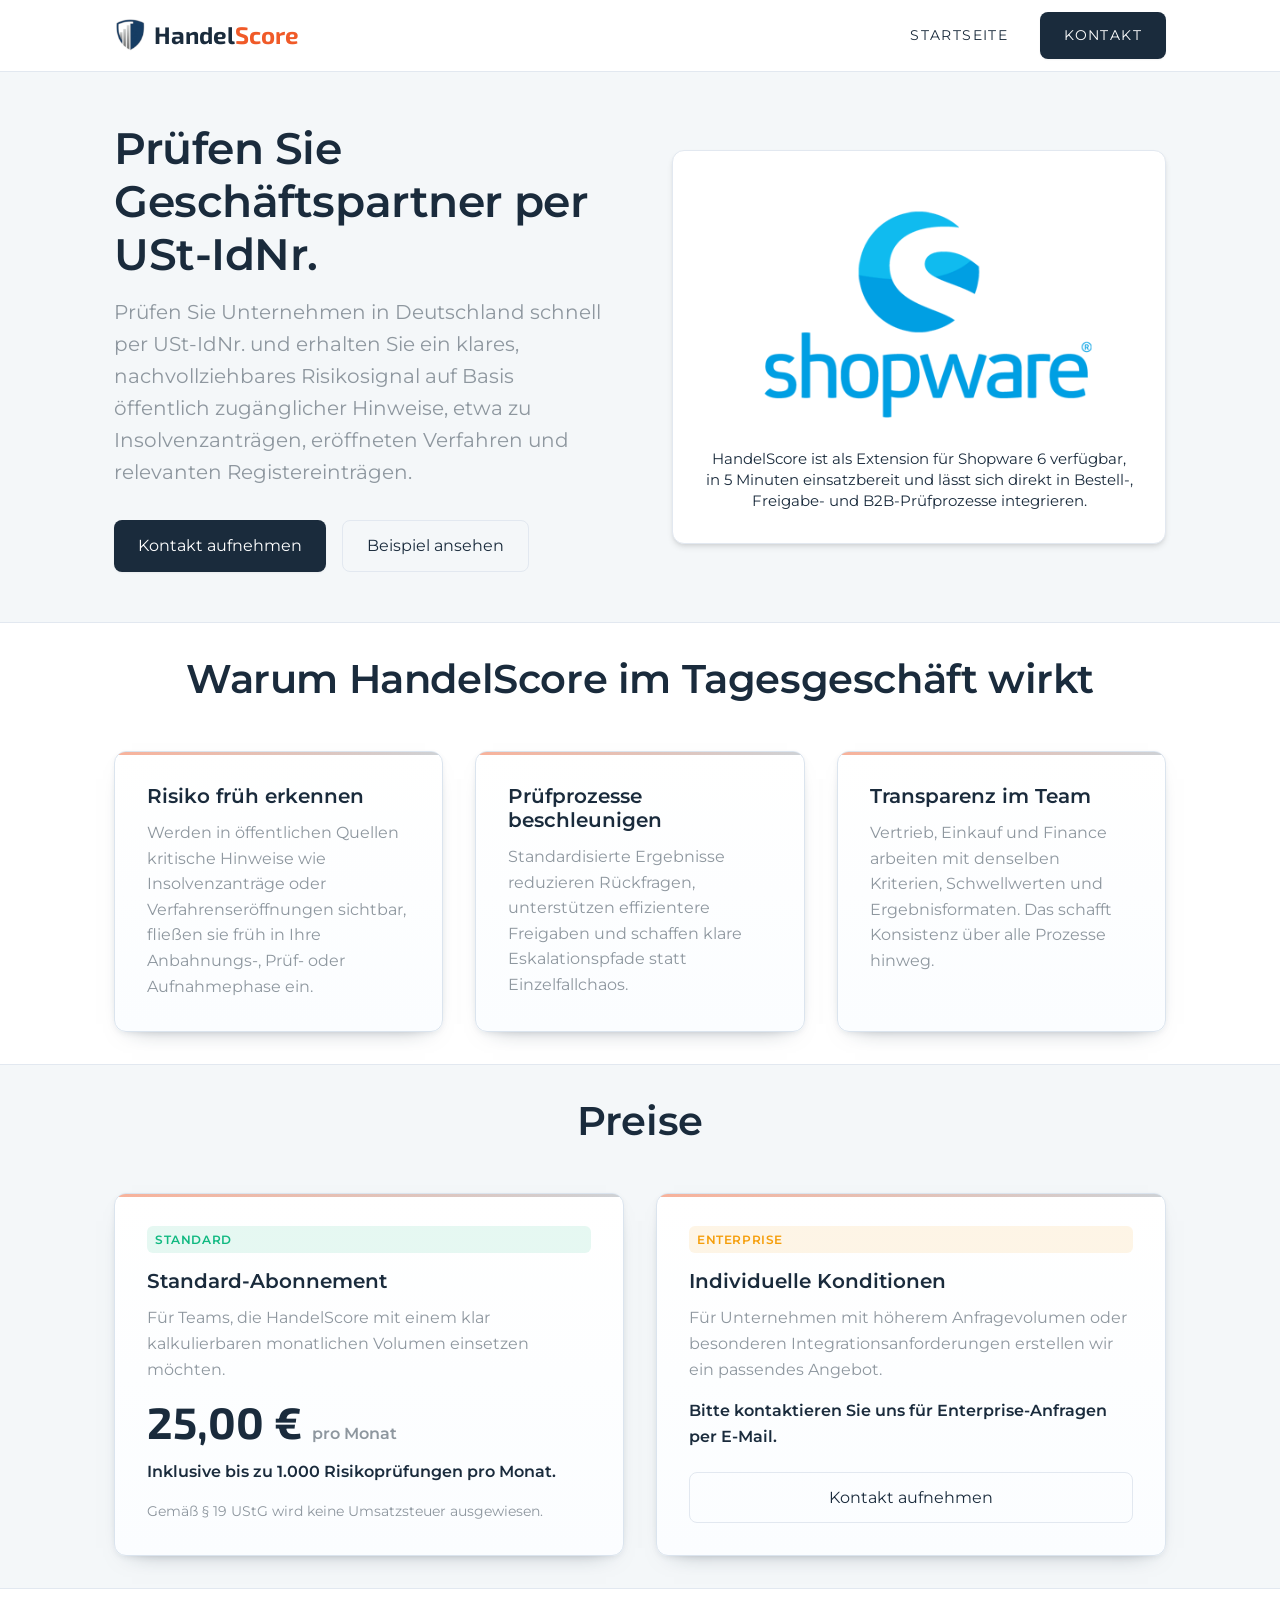
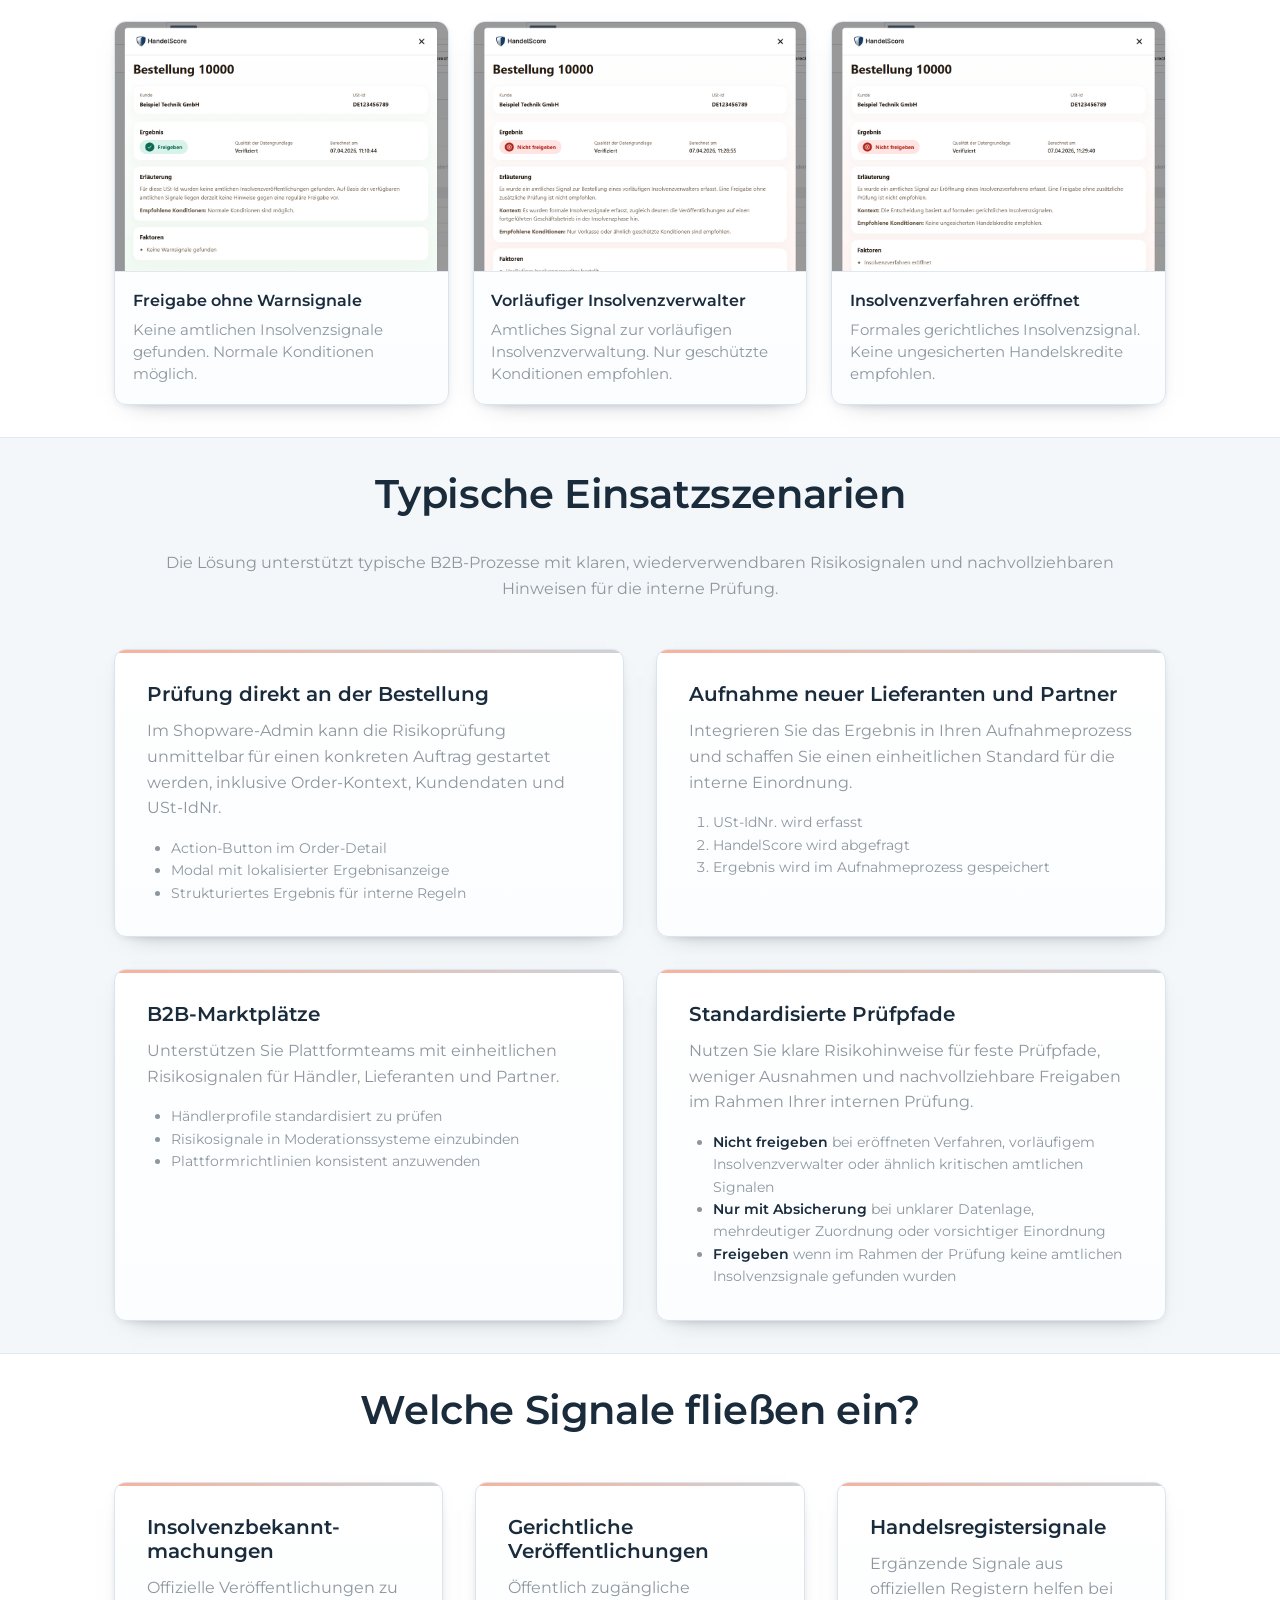
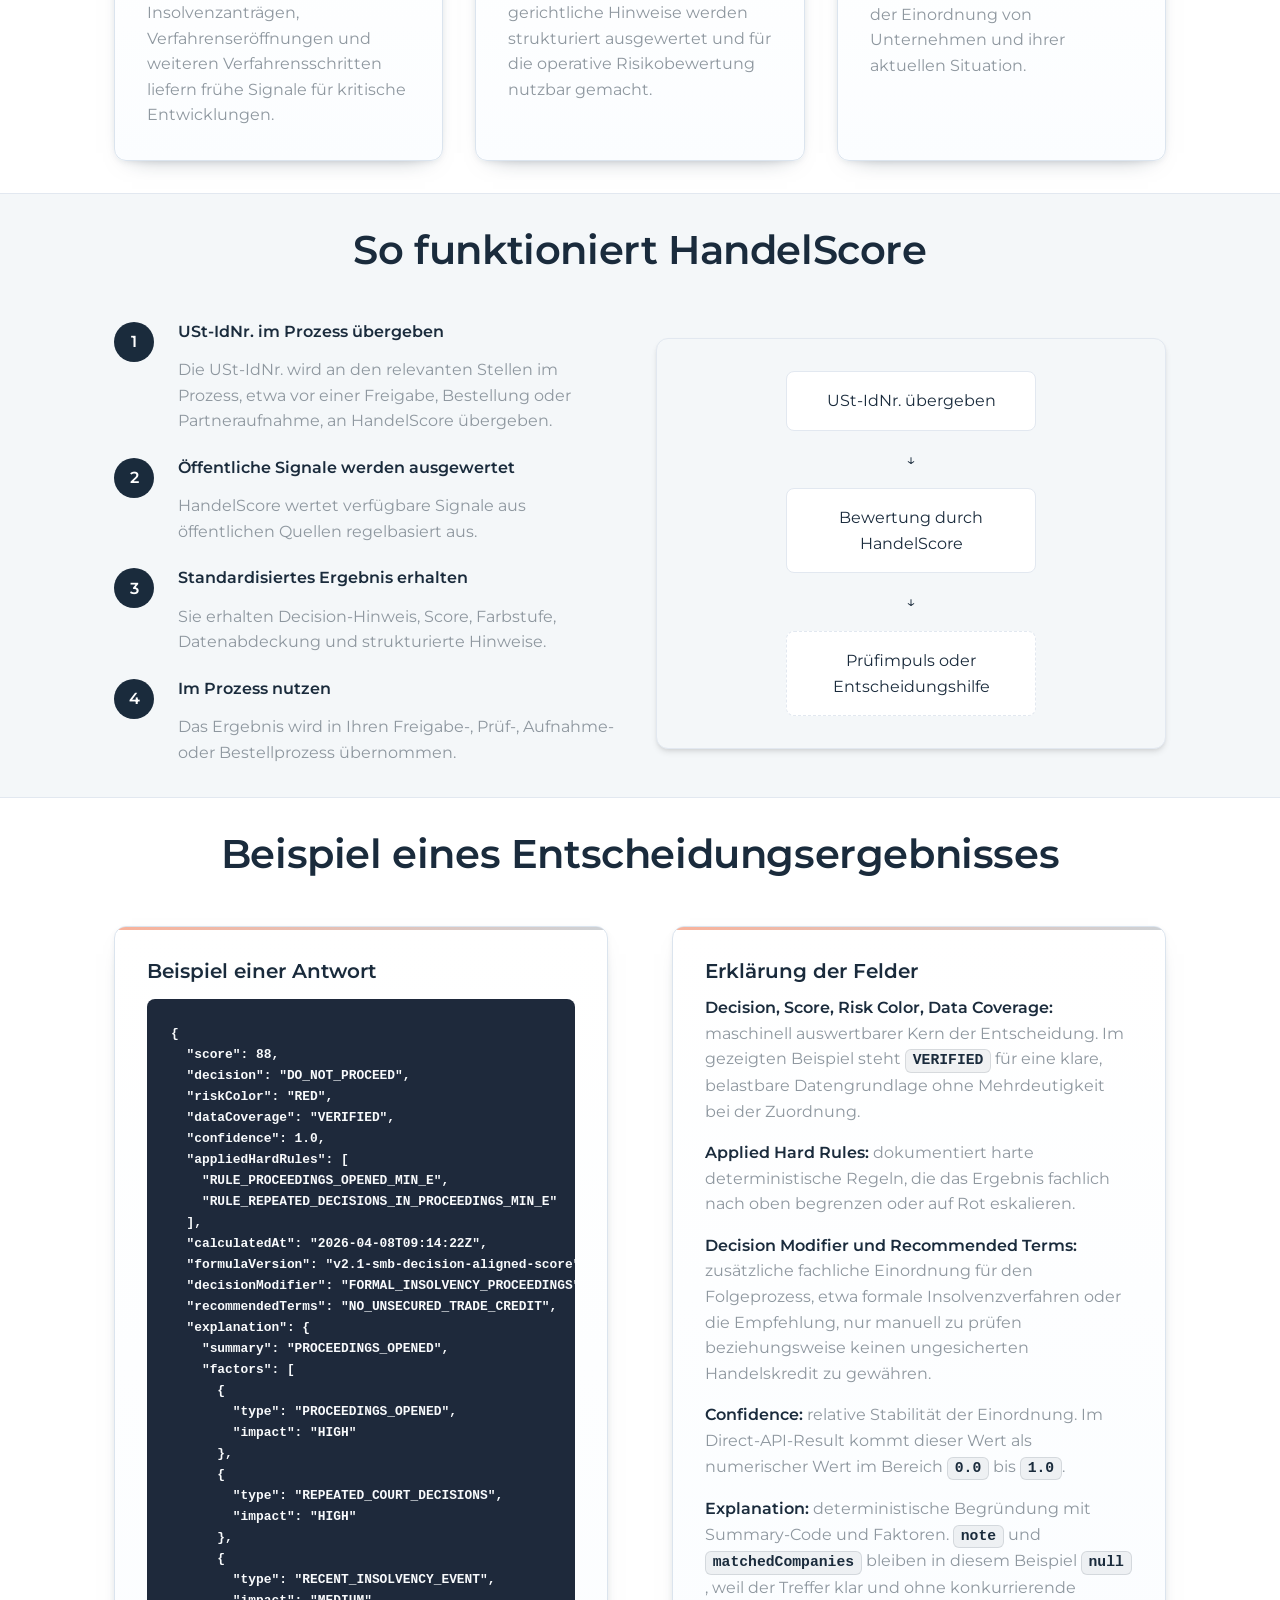
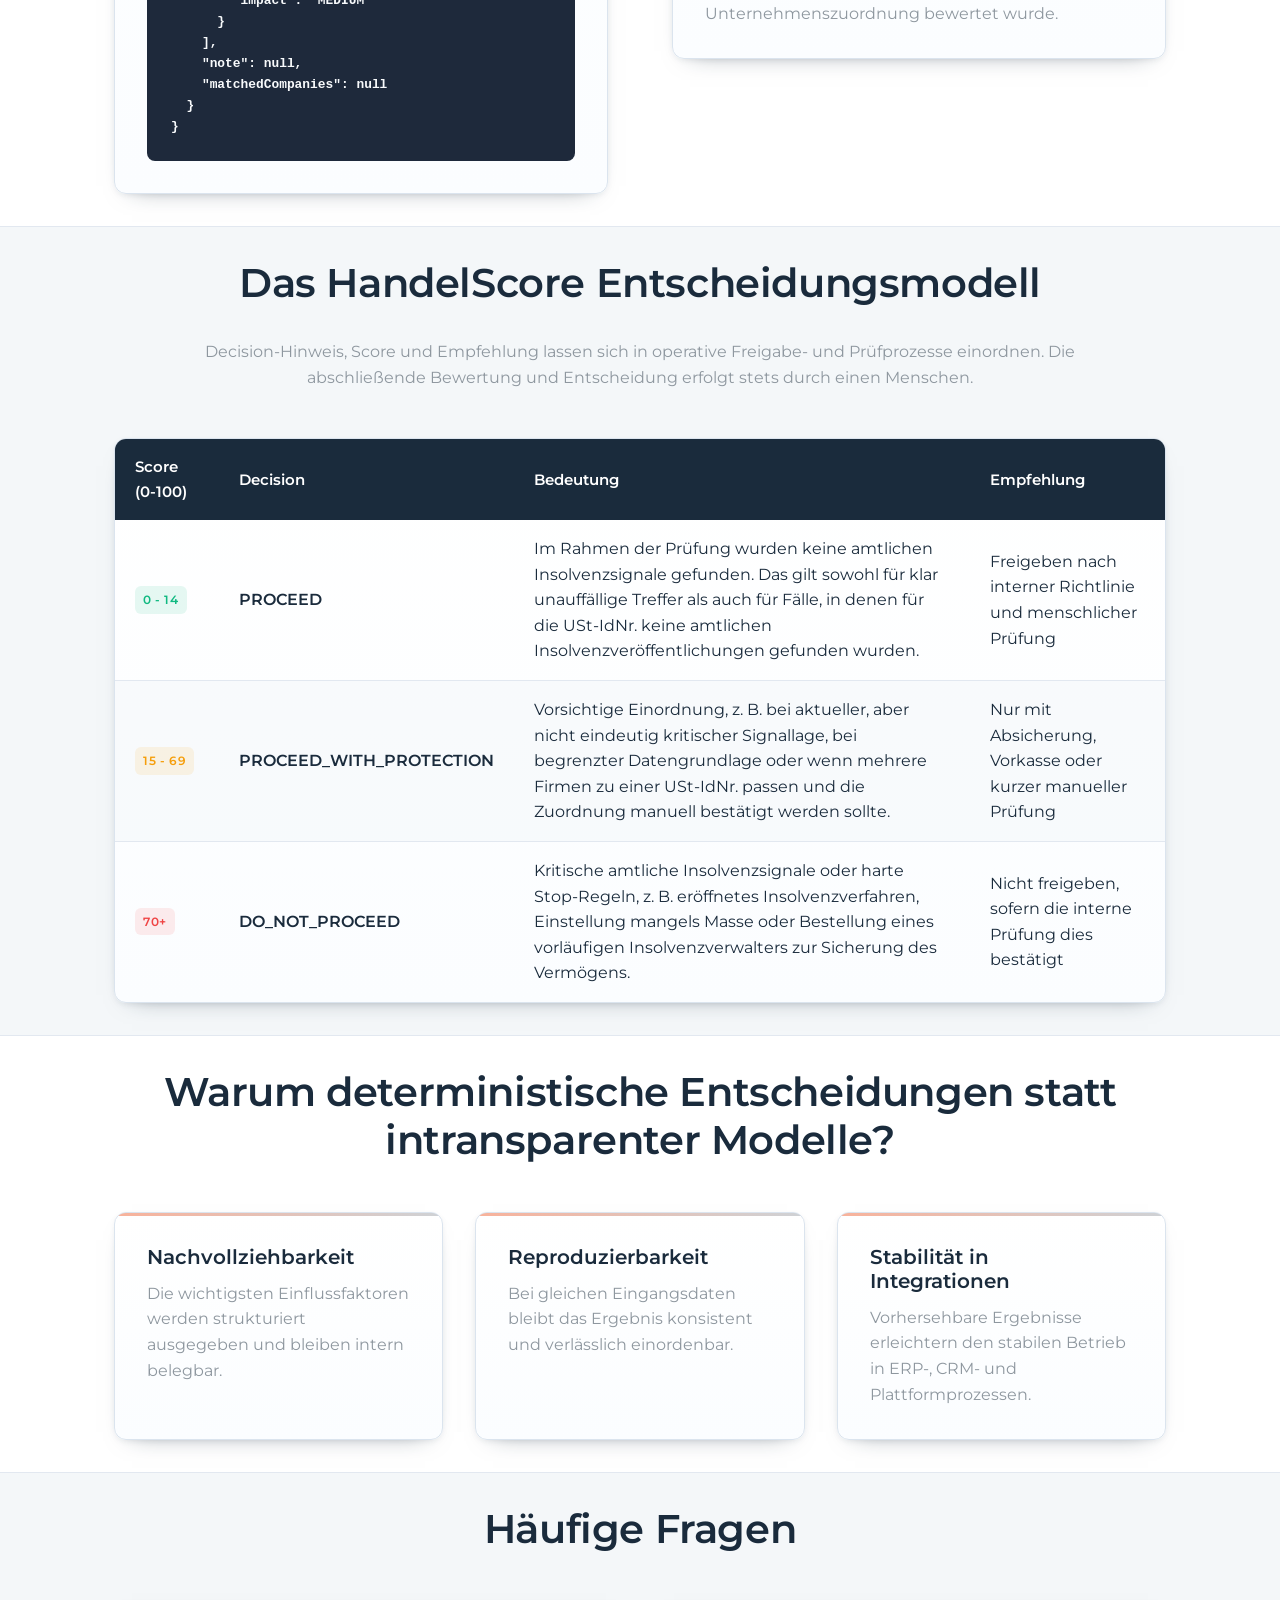
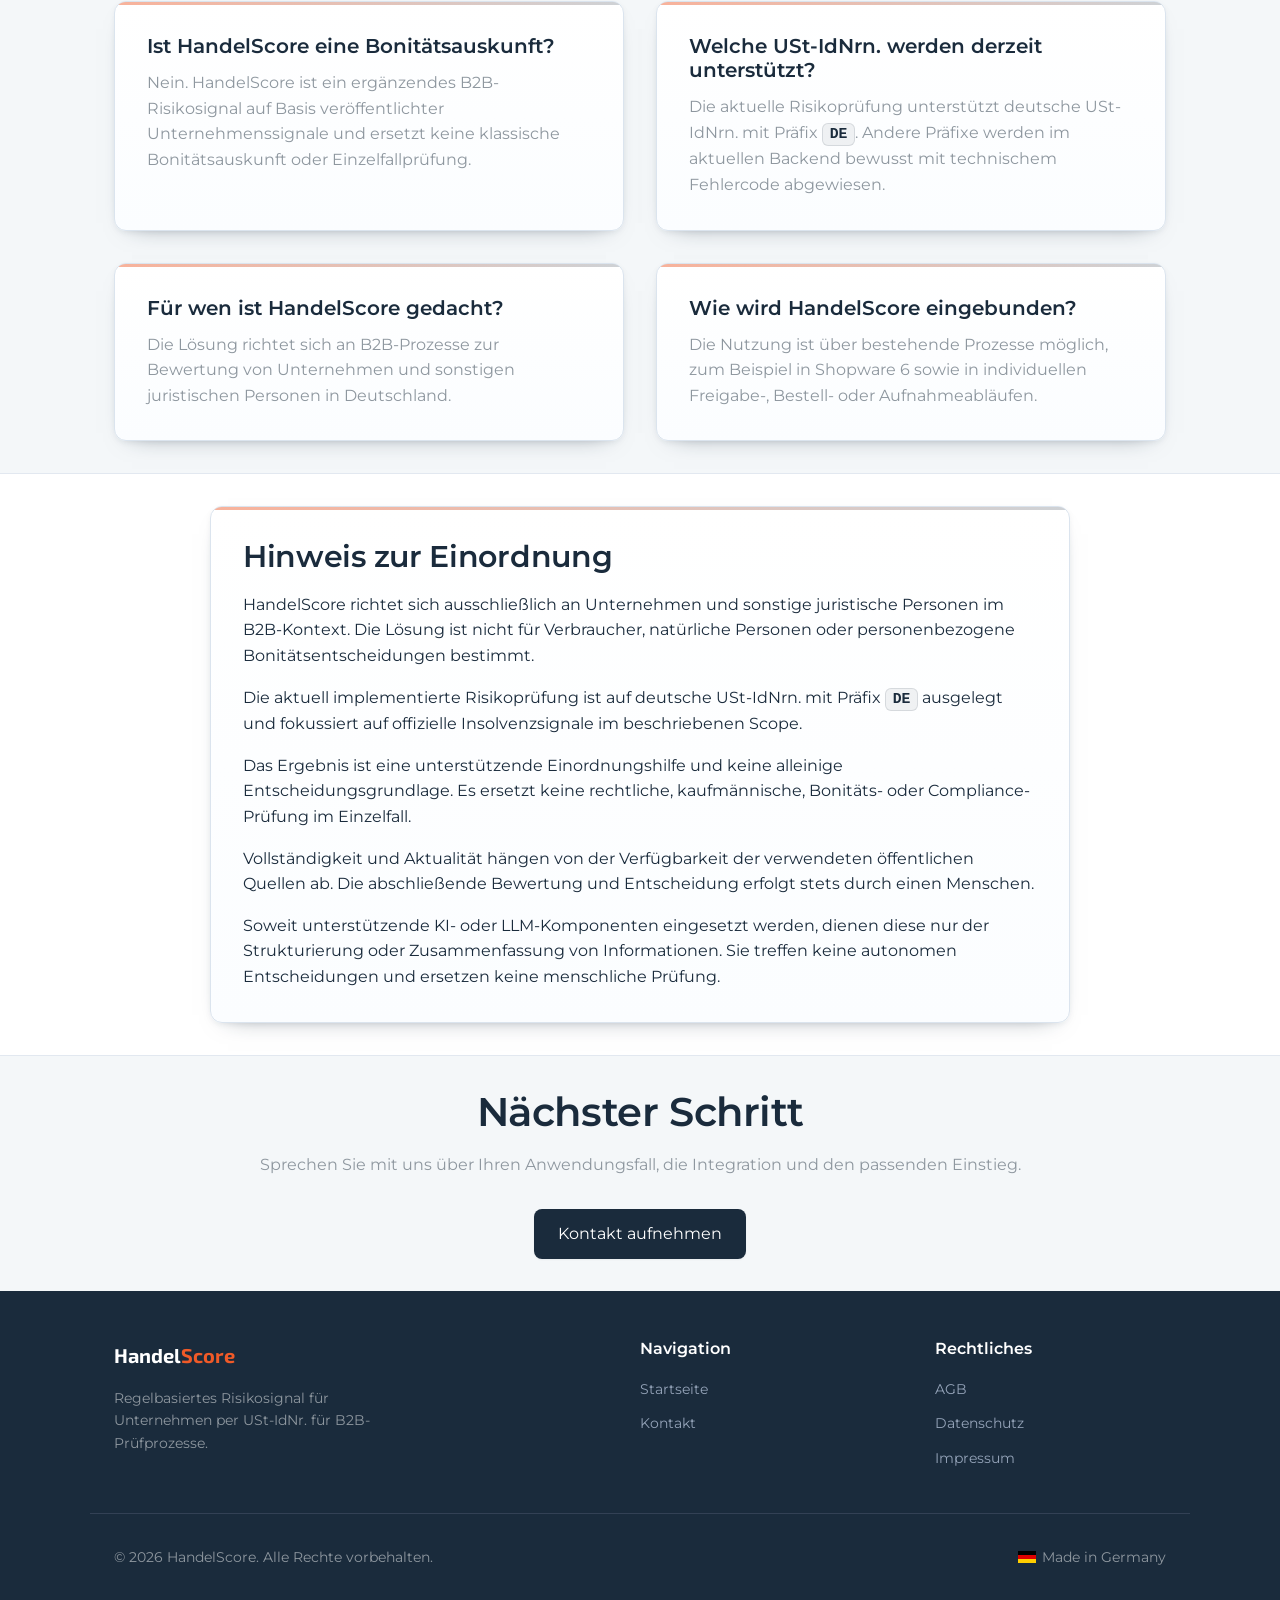
==== commit e02695de: "Add responsive table styles and data-label attributes for improved accessibility and readability on " ====
--- a/index.html
+++ b/index.html
@@ -382,22 +382,22 @@
                         </thead>
                         <tbody>
                             <tr>
-                                <td><span class="badge badge-green">0 - 14</span></td>
-                                <td><strong>PROCEED</strong></td>
-                                <td>Im Rahmen der Prüfung wurden keine amtlichen Insolvenzsignale gefunden. Das gilt sowohl für klar unauffällige Treffer als auch für Fälle, in denen für die USt-IdNr. keine amtlichen Insolvenzveröffentlichungen gefunden wurden.</td>
-                                <td>Freigeben nach interner Richtlinie und menschlicher Prüfung</td>
+                                <td data-label="Score (0-100)"><span class="badge badge-green">0 - 14</span></td>
+                                <td data-label="Decision"><strong>PROCEED</strong></td>
+                                <td data-label="Bedeutung">Im Rahmen der Prüfung wurden keine amtlichen Insolvenzsignale gefunden. Das gilt sowohl für klar unauffällige Treffer als auch für Fälle, in denen für die USt-IdNr. keine amtlichen Insolvenzveröffentlichungen gefunden wurden.</td>
+                                <td data-label="Empfehlung">Freigeben nach interner Richtlinie und menschlicher Prüfung</td>
                             </tr>
                             <tr>
-                                <td><span class="badge badge-yellow">15 - 69</span></td>
-                                <td><strong>PROCEED_WITH_PROTECTION</strong></td>
-                                <td>Vorsichtige Einordnung, z. B. bei aktueller, aber nicht eindeutig kritischer Signallage, bei begrenzter Datengrundlage oder wenn mehrere Firmen zu einer USt-IdNr. passen und die Zuordnung manuell bestätigt werden sollte.</td>
-                                <td>Nur mit Absicherung, Vorkasse oder kurzer manueller Prüfung</td>
+                                <td data-label="Score (0-100)"><span class="badge badge-yellow">15 - 69</span></td>
+                                <td data-label="Decision"><strong>PROCEED_WITH_PROTECTION</strong></td>
+                                <td data-label="Bedeutung">Vorsichtige Einordnung, z. B. bei aktueller, aber nicht eindeutig kritischer Signallage, bei begrenzter Datengrundlage oder wenn mehrere Firmen zu einer USt-IdNr. passen und die Zuordnung manuell bestätigt werden sollte.</td>
+                                <td data-label="Empfehlung">Nur mit Absicherung, Vorkasse oder kurzer manueller Prüfung</td>
                             </tr>
                             <tr>
-                                <td><span class="badge badge-red">70+</span></td>
-                                <td><strong>DO_NOT_PROCEED</strong></td>
-                                <td>Kritische amtliche Insolvenzsignale oder harte Stop-Regeln, z. B. eröffnetes Insolvenzverfahren, Einstellung mangels Masse oder Bestellung eines vorläufigen Insolvenzverwalters zur Sicherung des Vermögens.</td>
-                                <td>Nicht freigeben, sofern die interne Prüfung dies bestätigt</td>
+                                <td data-label="Score (0-100)"><span class="badge badge-red">70+</span></td>
+                                <td data-label="Decision"><strong>DO_NOT_PROCEED</strong></td>
+                                <td data-label="Bedeutung">Kritische amtliche Insolvenzsignale oder harte Stop-Regeln, z. B. eröffnetes Insolvenzverfahren, Einstellung mangels Masse oder Bestellung eines vorläufigen Insolvenzverwalters zur Sicherung des Vermögens.</td>
+                                <td data-label="Empfehlung">Nicht freigeben, sofern die interne Prüfung dies bestätigt</td>
                             </tr>
                         </tbody>
                     </table>
--- a/assets/styles.css
+++ b/assets/styles.css
@@ -145,6 +145,19 @@
 strong {
   color: var(--text-main);
   font-weight: 600;
+}
+
+code {
+  display: inline-block;
+  padding: 0.12rem 0.42rem;
+  border: 1px solid rgba(26, 43, 60, 0.12);
+  border-radius: var(--radius-sm);
+  background: rgba(26, 43, 60, 0.06);
+  color: var(--primary-color);
+  font-family: var(--font-mono);
+  font-size: 0.92em;
+  font-weight: 600;
+  line-height: 1.2;
 }
 
 /* Layout Utilities */
@@ -550,6 +563,12 @@
 }
 
 .code-block code {
+  display: inline;
+  padding: 0;
+  border: none;
+  border-radius: 0;
+  background: transparent;
+  color: inherit;
   white-space: pre;
 }
 
@@ -972,16 +991,85 @@
     font-size: 0.75rem;
   }
 
+  .score-table-wrap {
+    overflow-x: visible;
+    border: none;
+    border-radius: 0;
+    background: transparent;
+    box-shadow: none;
+  }
+
+  .score-table {
+    min-width: 0;
+  }
+
+  .score-table thead {
+    position: absolute;
+    width: 1px;
+    height: 1px;
+    padding: 0;
+    margin: -1px;
+    overflow: hidden;
+    clip: rect(0, 0, 0, 0);
+    white-space: nowrap;
+    border: 0;
+  }
+
+  .score-table,
+  .score-table tbody,
+  .score-table tr,
+  .score-table td {
+    display: block;
+  }
+
+  .score-table tbody {
+    display: grid;
+    gap: 1rem;
+  }
+
+  .score-table tbody tr {
+    border: 1px solid #dbe4ee;
+    border-radius: var(--radius-lg);
+    background: linear-gradient(180deg, #ffffff 0%, #fbfdff 100%);
+    box-shadow: 0 10px 24px -18px rgb(26 43 60 / 55%), 0 2px 8px -4px rgb(26 43 60 / 18%);
+    overflow: hidden;
+  }
+
+  .score-table tbody tr:nth-child(even) {
+    background: linear-gradient(180deg, #ffffff 0%, #fbfdff 100%);
+  }
+
+  .score-table tbody td {
+    display: grid;
+    gap: 0.35rem;
+    padding: 0.9rem 1rem;
+    border-bottom: 1px solid var(--border-color);
+  }
+
+  .score-table tbody td::before {
+    content: attr(data-label);
+    color: var(--text-main);
+    font-size: 0.76rem;
+    font-weight: 700;
+    letter-spacing: 0.05em;
+    text-transform: uppercase;
+  }
+
   /* Footer */
   .footer {
     padding: 1.5rem 0 1.5rem;
   }
 
   .footer-grid {
-    grid-template-columns: 1fr;
-    gap: 2rem;
+    grid-template-columns: repeat(2, minmax(0, 1fr));
+    column-gap: 1.5rem;
+    row-gap: 2rem;
     text-align: left;
     margin-bottom: 2rem;
+  }
+
+  .footer-grid > :first-child {
+    grid-column: 1 / -1;
   }
 
   .footer-logo {
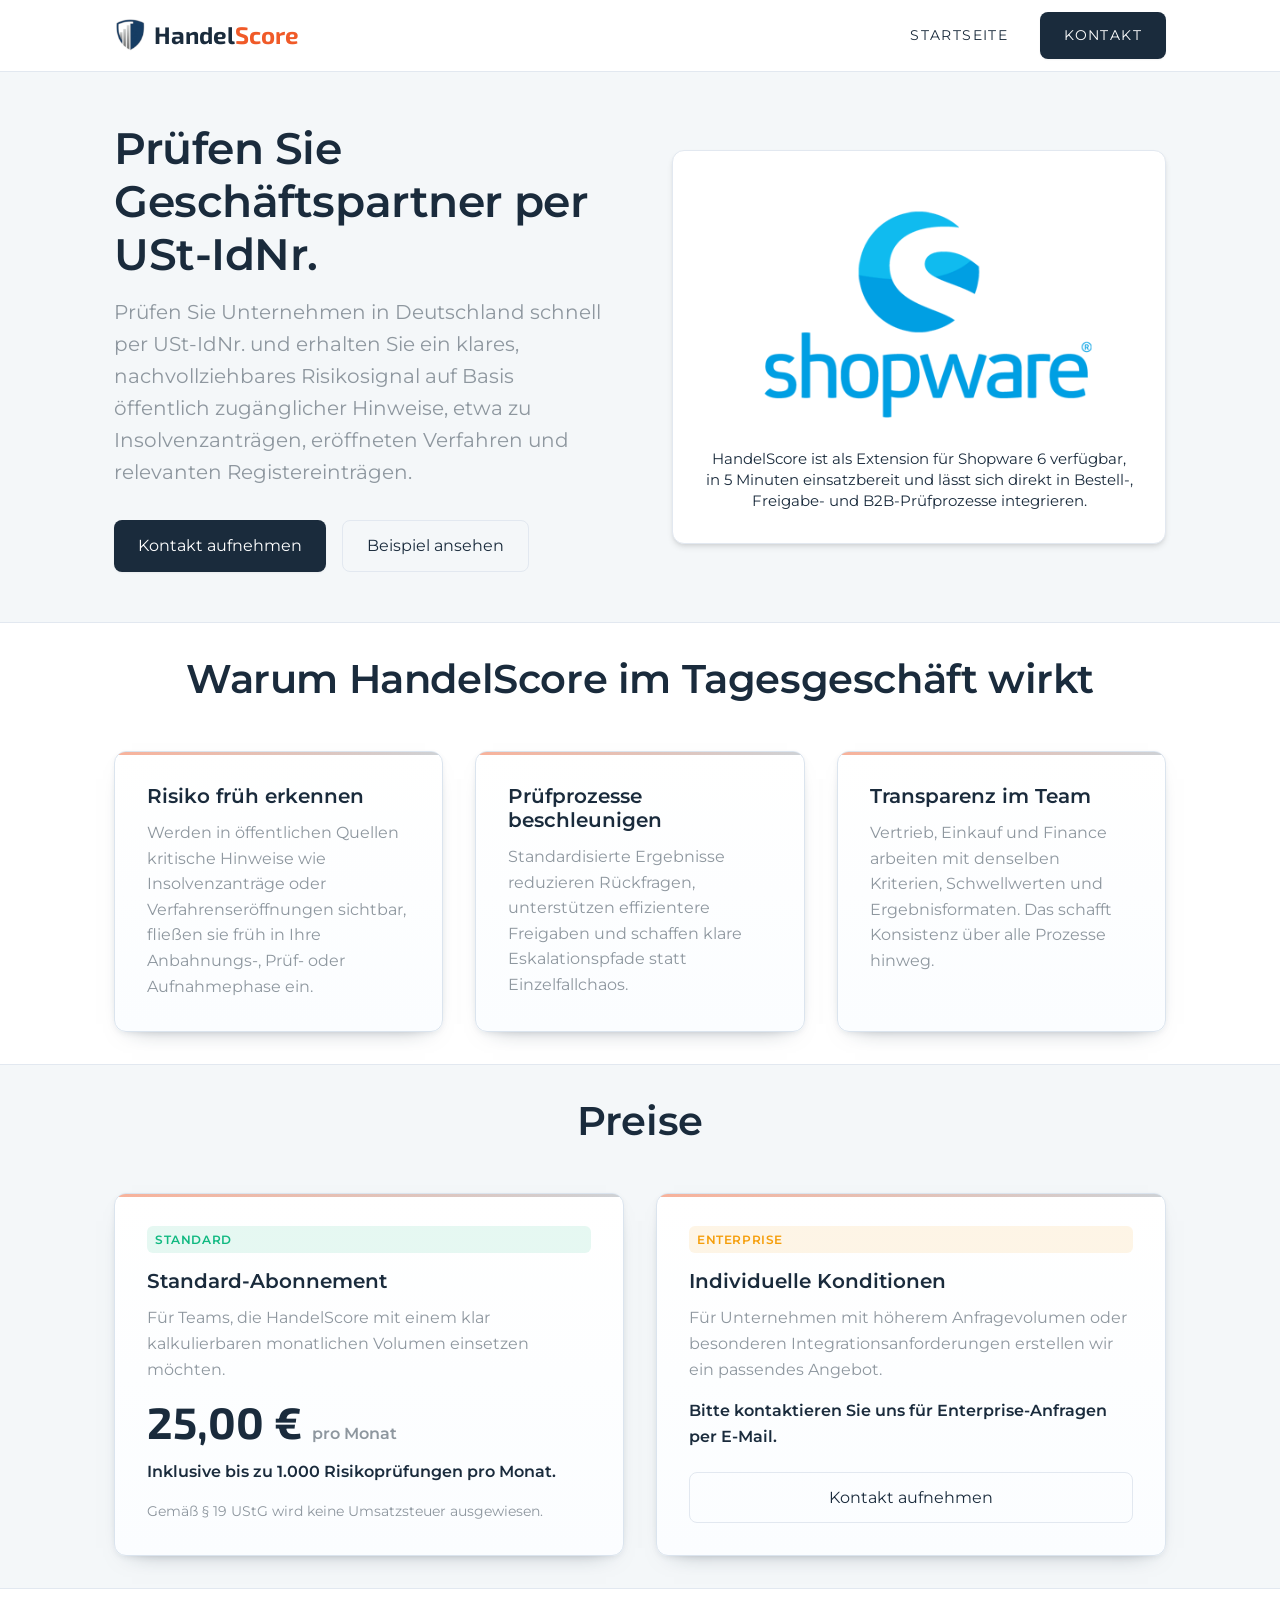
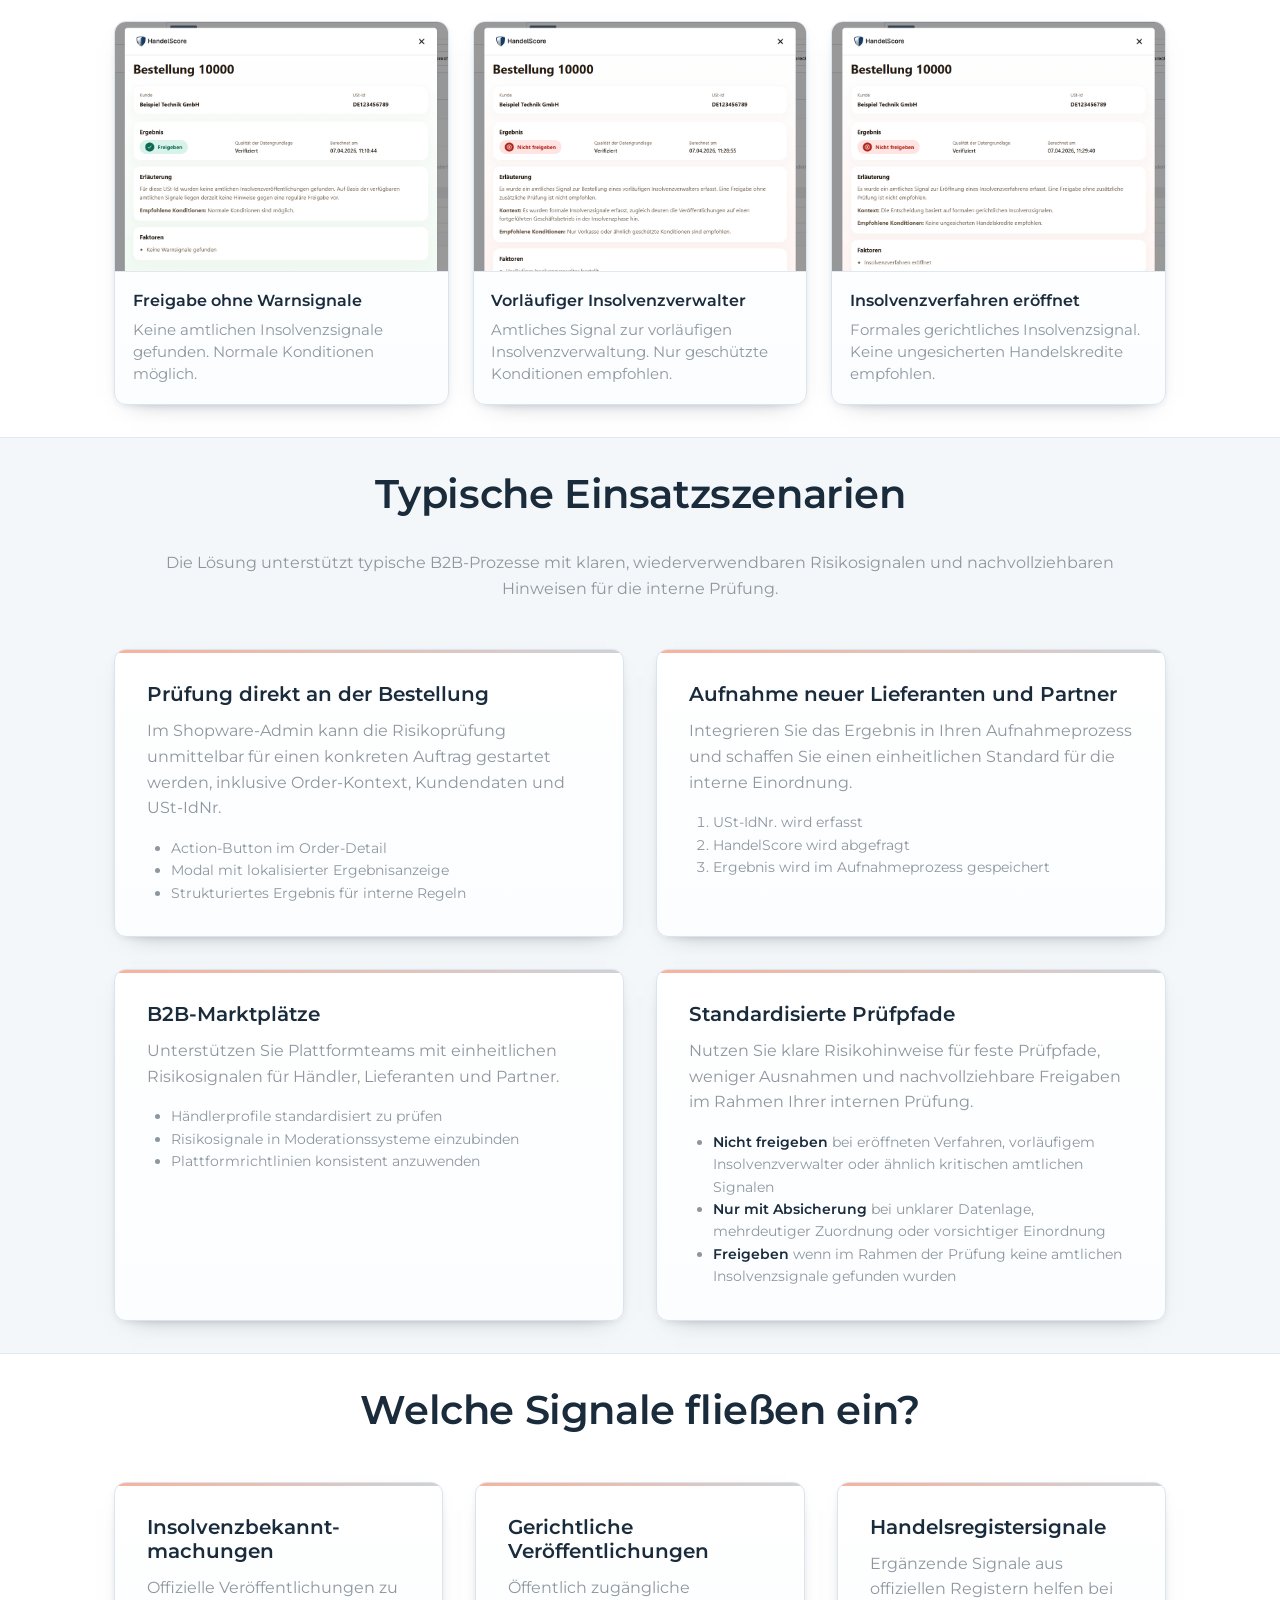
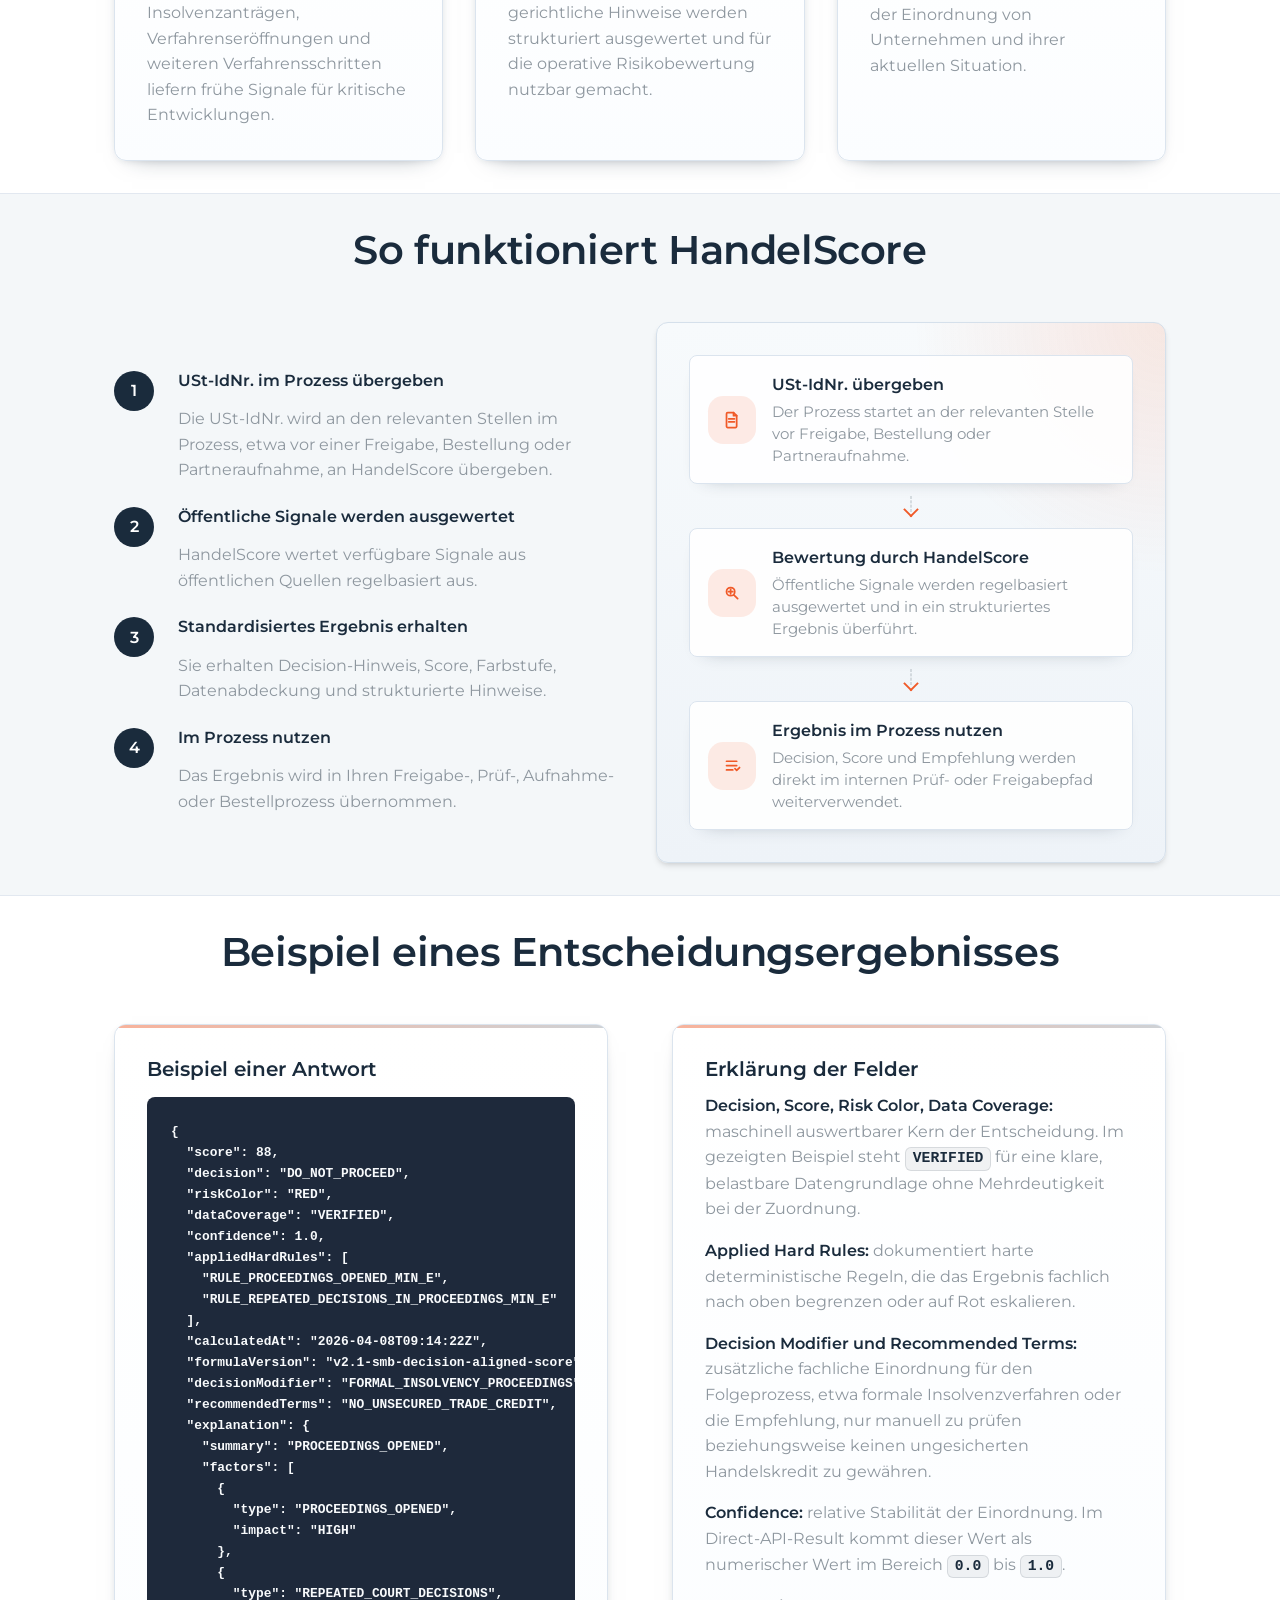
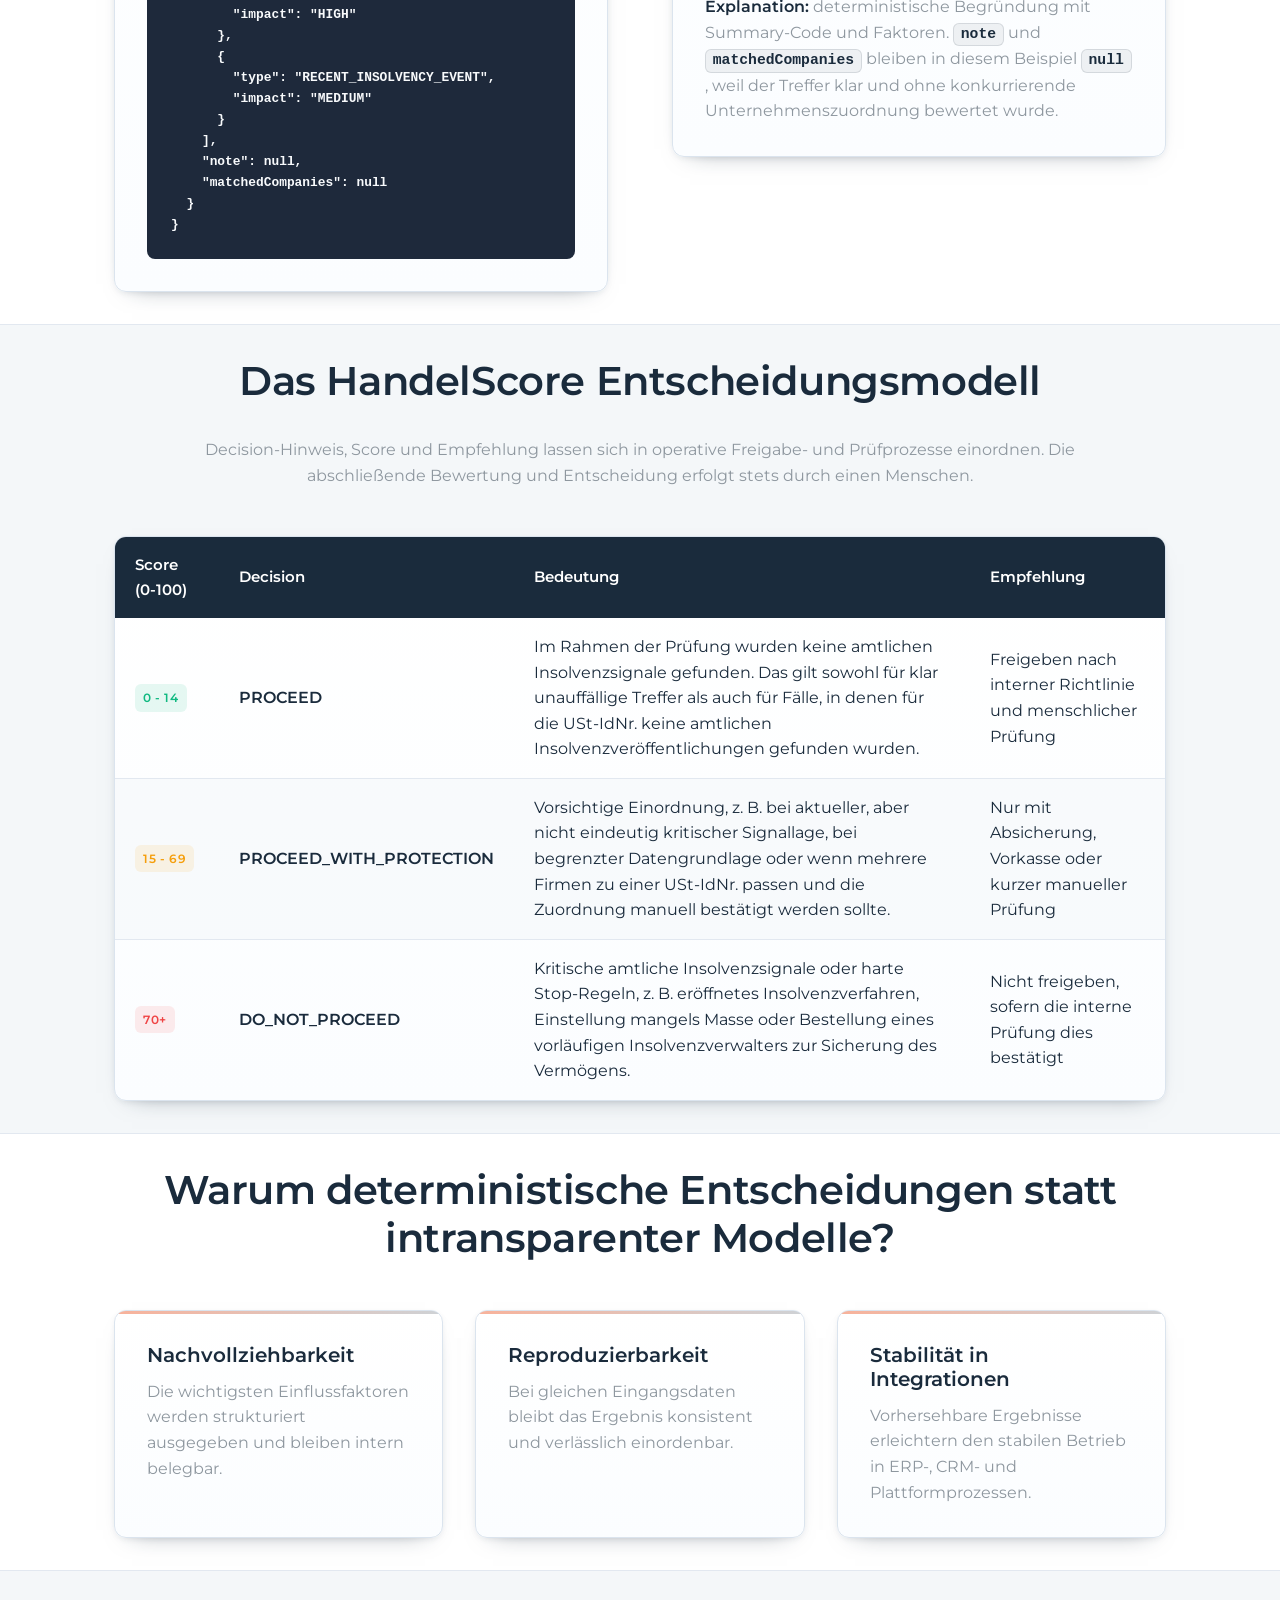
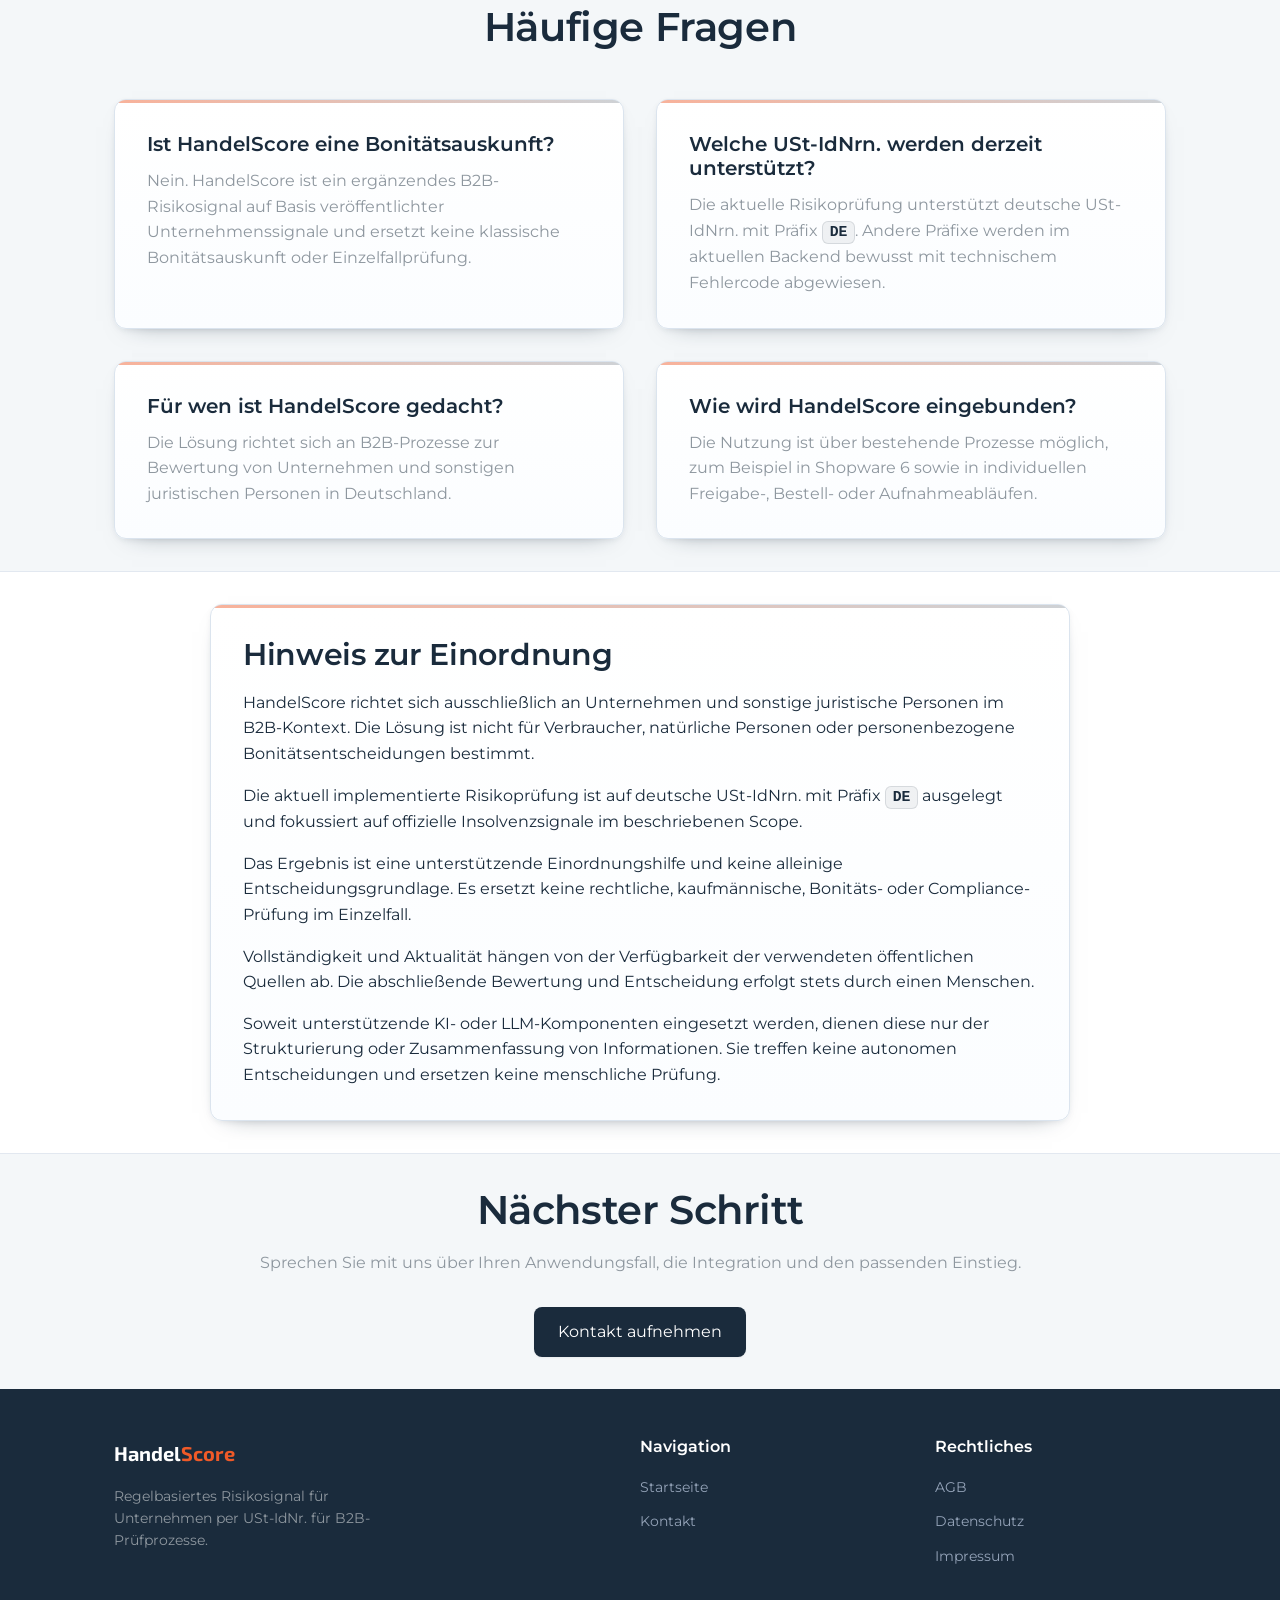
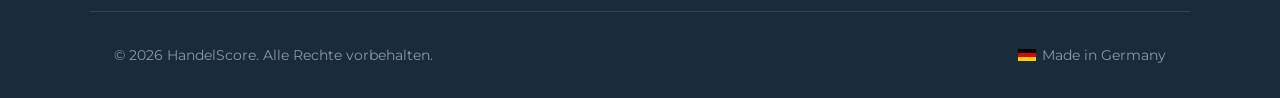
==== commit aa52ceb4: "Replace static process illustration with interactive, styled infographic for improved visual hierarc" ====
--- a/index.html
+++ b/index.html
@@ -280,19 +280,55 @@
                             </div>
                         </div>
                     </div>
-                    <div class="hero-visual" style="background: var(--bg-page);">
-                        <div class="text-center">
-                            <div
-                                style="padding: 1rem; border: 1px solid var(--border-color); border-radius: var(--radius-md); background: white; max-width: 250px; margin: 0 auto; margin-bottom: 1rem;">
-                                USt-IdNr. übergeben</div>
-                            <div>↓</div>
-                            <div
-                                style="padding: 1rem; border: 1px solid var(--border-color); border-radius: var(--radius-md); background: white; max-width: 250px; margin: 0 auto; margin-bottom: 1rem; margin-top: 1rem;">
-                                Bewertung durch HandelScore</div>
-                            <div>↓</div>
-                            <div
-                                style="padding: 1rem; border: 1px dashed var(--border-color); border-radius: var(--radius-md); background: white; max-width: 250px; margin: 0 auto; margin-top: 1rem;">
-                                Prüfimpuls oder Entscheidungshilfe</div>
+                    <div class="hero-visual process-infographic">
+                        <div class="process-flow" aria-label="Infografik zum Prozessablauf">
+                            <div class="process-node">
+                                <div class="process-icon" aria-hidden="true">
+                                    <svg viewBox="0 0 24 24" focusable="false">
+                                        <path d="M8 4.75h6l3.25 3.25V19a1.25 1.25 0 0 1-1.25 1.25H8A1.25 1.25 0 0 1 6.75 19V6A1.25 1.25 0 0 1 8 4.75Z" />
+                                        <path d="M14 4.75V8h3.25" />
+                                        <path d="M9 11.25h6" />
+                                        <path d="M9 14.25h6" />
+                                    </svg>
+                                </div>
+                                <div class="process-copy">
+                                    <strong>USt-IdNr. übergeben</strong>
+                                    <span>Der Prozess startet an der relevanten Stelle vor Freigabe, Bestellung oder
+                                        Partneraufnahme.</span>
+                                </div>
+                            </div>
+                            <div class="process-connector" aria-hidden="true"></div>
+                            <div class="process-node">
+                                <div class="process-icon" aria-hidden="true">
+                                    <svg viewBox="0 0 24 24" focusable="false">
+                                        <circle cx="11" cy="11" r="4.25" />
+                                        <path d="m14.25 14.25 4 4" />
+                                        <path d="M8.75 11h4.5" />
+                                        <path d="M11 8.75v4.5" />
+                                    </svg>
+                                </div>
+                                <div class="process-copy">
+                                    <strong>Bewertung durch HandelScore</strong>
+                                    <span>Öffentliche Signale werden regelbasiert ausgewertet und in ein strukturiertes
+                                        Ergebnis überführt.</span>
+                                </div>
+                            </div>
+                            <div class="process-connector" aria-hidden="true"></div>
+                            <div class="process-node">
+                                <div class="process-icon" aria-hidden="true">
+                                    <svg viewBox="0 0 24 24" focusable="false">
+                                        <path d="M6.75 7.5h10.5" />
+                                        <path d="M6.75 12h10.5" />
+                                        <path d="M6.75 16.5h6.5" />
+                                        <path d="M15.5 15.25 17.25 17l3-3" />
+                                    </svg>
+                                </div>
+                                <div class="process-copy">
+                                    <strong>Ergebnis im Prozess nutzen</strong>
+                                    <span>Decision, Score und Empfehlung werden direkt im internen Prüf- oder
+                                        Freigabepfad weiterverwendet.</span>
+                                </div>
+                            </div>
                         </div>
                     </div>
                 </div>
--- a/assets/styles.css
+++ b/assets/styles.css
@@ -548,6 +548,110 @@
   justify-content: center;
   font-weight: 600;
   font-size: 1rem;
+}
+
+.process-infographic {
+  background:
+    radial-gradient(circle at top right, rgba(240, 90, 40, 0.12), transparent 34%),
+    linear-gradient(180deg, #f7fafc 0%, #eef3f8 100%);
+  border-color: #d5e0eb;
+}
+
+.process-flow-header {
+  margin-bottom: 1.5rem;
+}
+
+.process-flow-header .hero-eyebrow {
+  margin-bottom: 0.85rem;
+}
+
+.process-flow-header h3 {
+  margin-bottom: 0.65rem;
+}
+
+.process-flow-header p {
+  margin-bottom: 0;
+  color: var(--text-main);
+}
+
+.process-flow {
+  display: flex;
+  flex-direction: column;
+  gap: 0.75rem;
+}
+
+.process-node {
+  display: grid;
+  grid-template-columns: auto 1fr;
+  gap: 1rem;
+  align-items: center;
+  padding: 1rem 1.1rem;
+  border: 1px solid #dbe4ee;
+  border-radius: var(--radius-md);
+  background: rgba(255, 255, 255, 0.9);
+  box-shadow: 0 8px 18px -16px rgb(26 43 60 / 45%);
+}
+
+.process-icon {
+  width: 3rem;
+  height: 3rem;
+  border-radius: 0.95rem;
+  background: rgba(240, 90, 40, 0.12);
+  color: var(--accent-color);
+  display: flex;
+  align-items: center;
+  justify-content: center;
+  flex-shrink: 0;
+}
+
+.process-icon svg {
+  width: 1.45rem;
+  height: 1.45rem;
+  fill: none;
+  stroke: currentColor;
+  stroke-width: 1.8;
+  stroke-linecap: round;
+  stroke-linejoin: round;
+}
+
+.process-copy strong {
+  display: block;
+  margin-bottom: 0.2rem;
+  color: var(--primary-color);
+}
+
+.process-copy span {
+  display: block;
+  color: var(--text-muted);
+  font-size: 0.92rem;
+  line-height: 1.5;
+}
+
+.process-connector {
+  position: relative;
+  height: 1.25rem;
+}
+
+.process-connector::before {
+  content: "";
+  position: absolute;
+  left: 50%;
+  top: 0;
+  bottom: 0.25rem;
+  border-left: 1px dashed rgba(26, 43, 60, 0.28);
+  transform: translateX(-50%);
+}
+
+.process-connector::after {
+  content: "";
+  position: absolute;
+  left: 50%;
+  bottom: 0.05rem;
+  width: 0.55rem;
+  height: 0.55rem;
+  border-right: 2px solid var(--accent-color);
+  border-bottom: 2px solid var(--accent-color);
+  transform: translateX(-50%) rotate(45deg);
 }
 
 /* Code Blocks */
@@ -948,6 +1052,17 @@
     width: auto;
   }
 
+  .process-node {
+    grid-template-columns: 1fr;
+    gap: 0.8rem;
+    align-items: flex-start;
+  }
+
+  .process-icon {
+    width: 2.75rem;
+    height: 2.75rem;
+  }
+
   .hero-points,
   .trust-points {
     gap: 0.5rem;
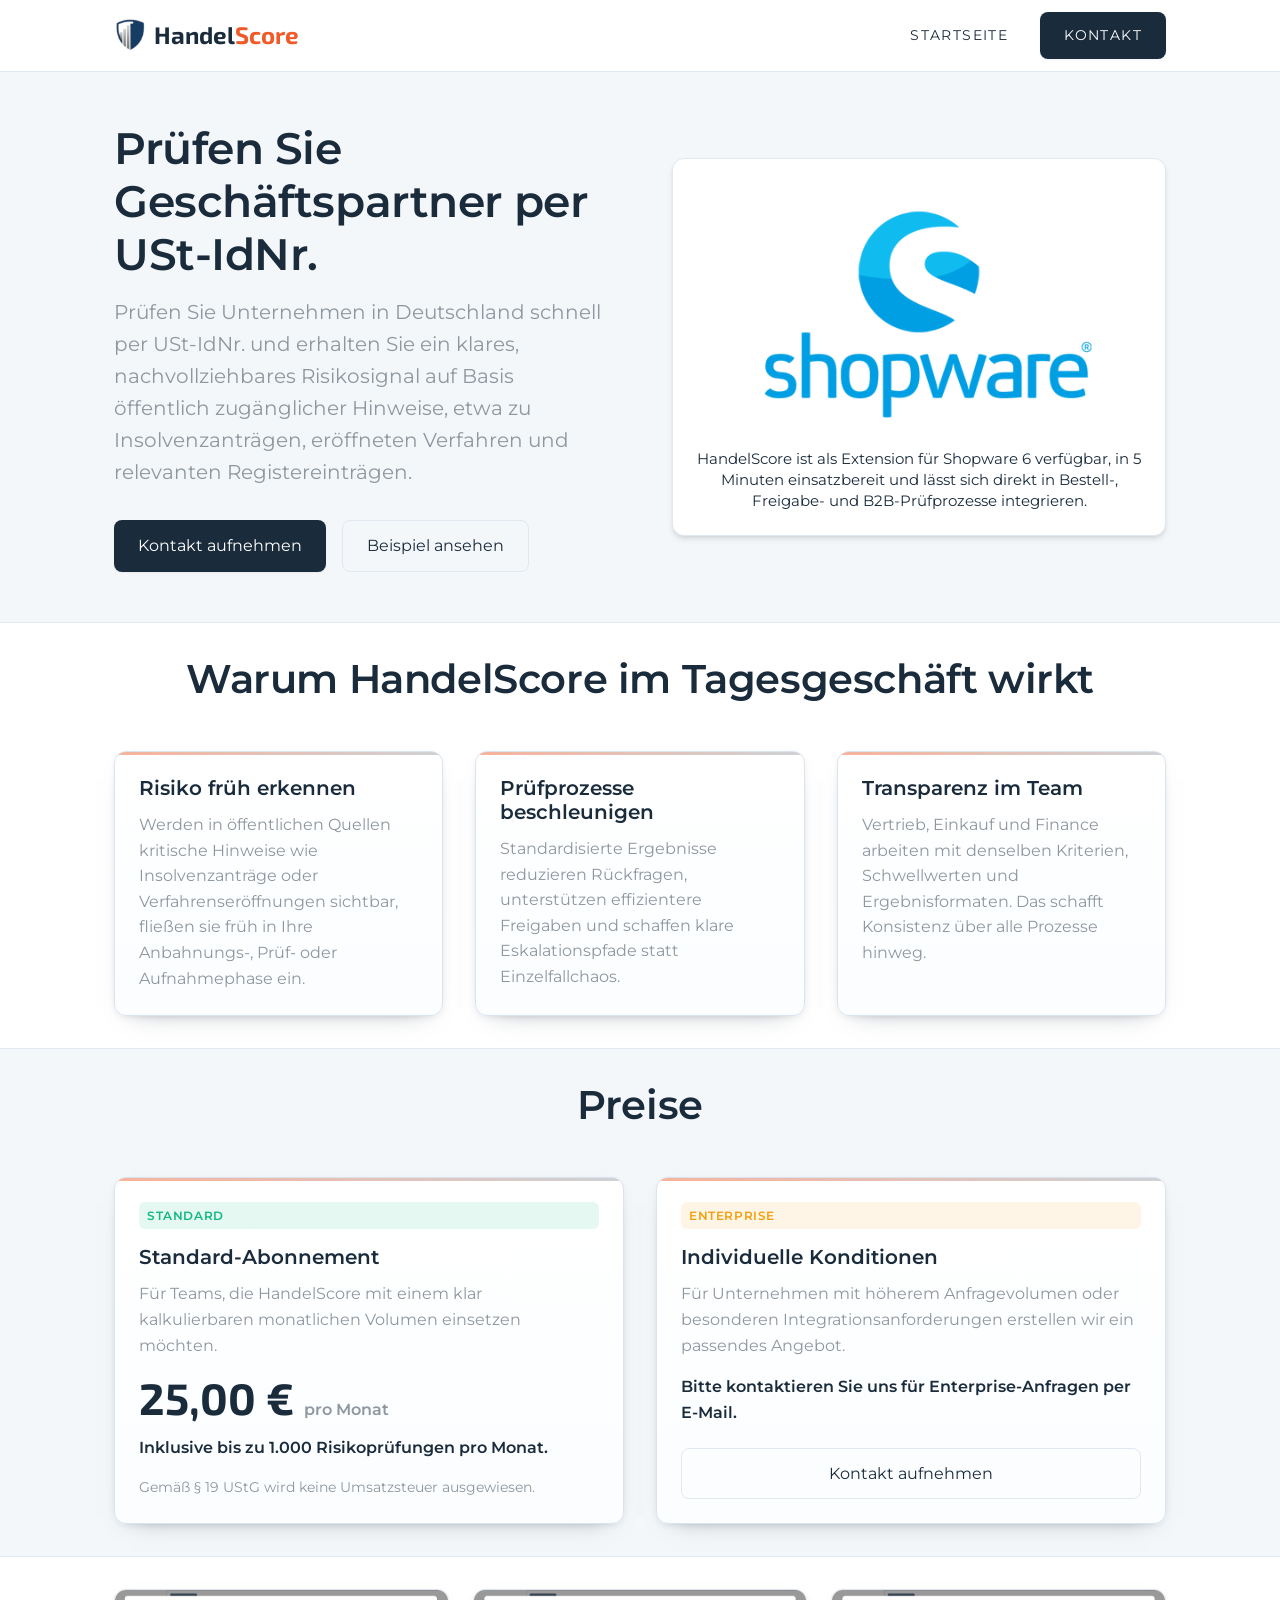
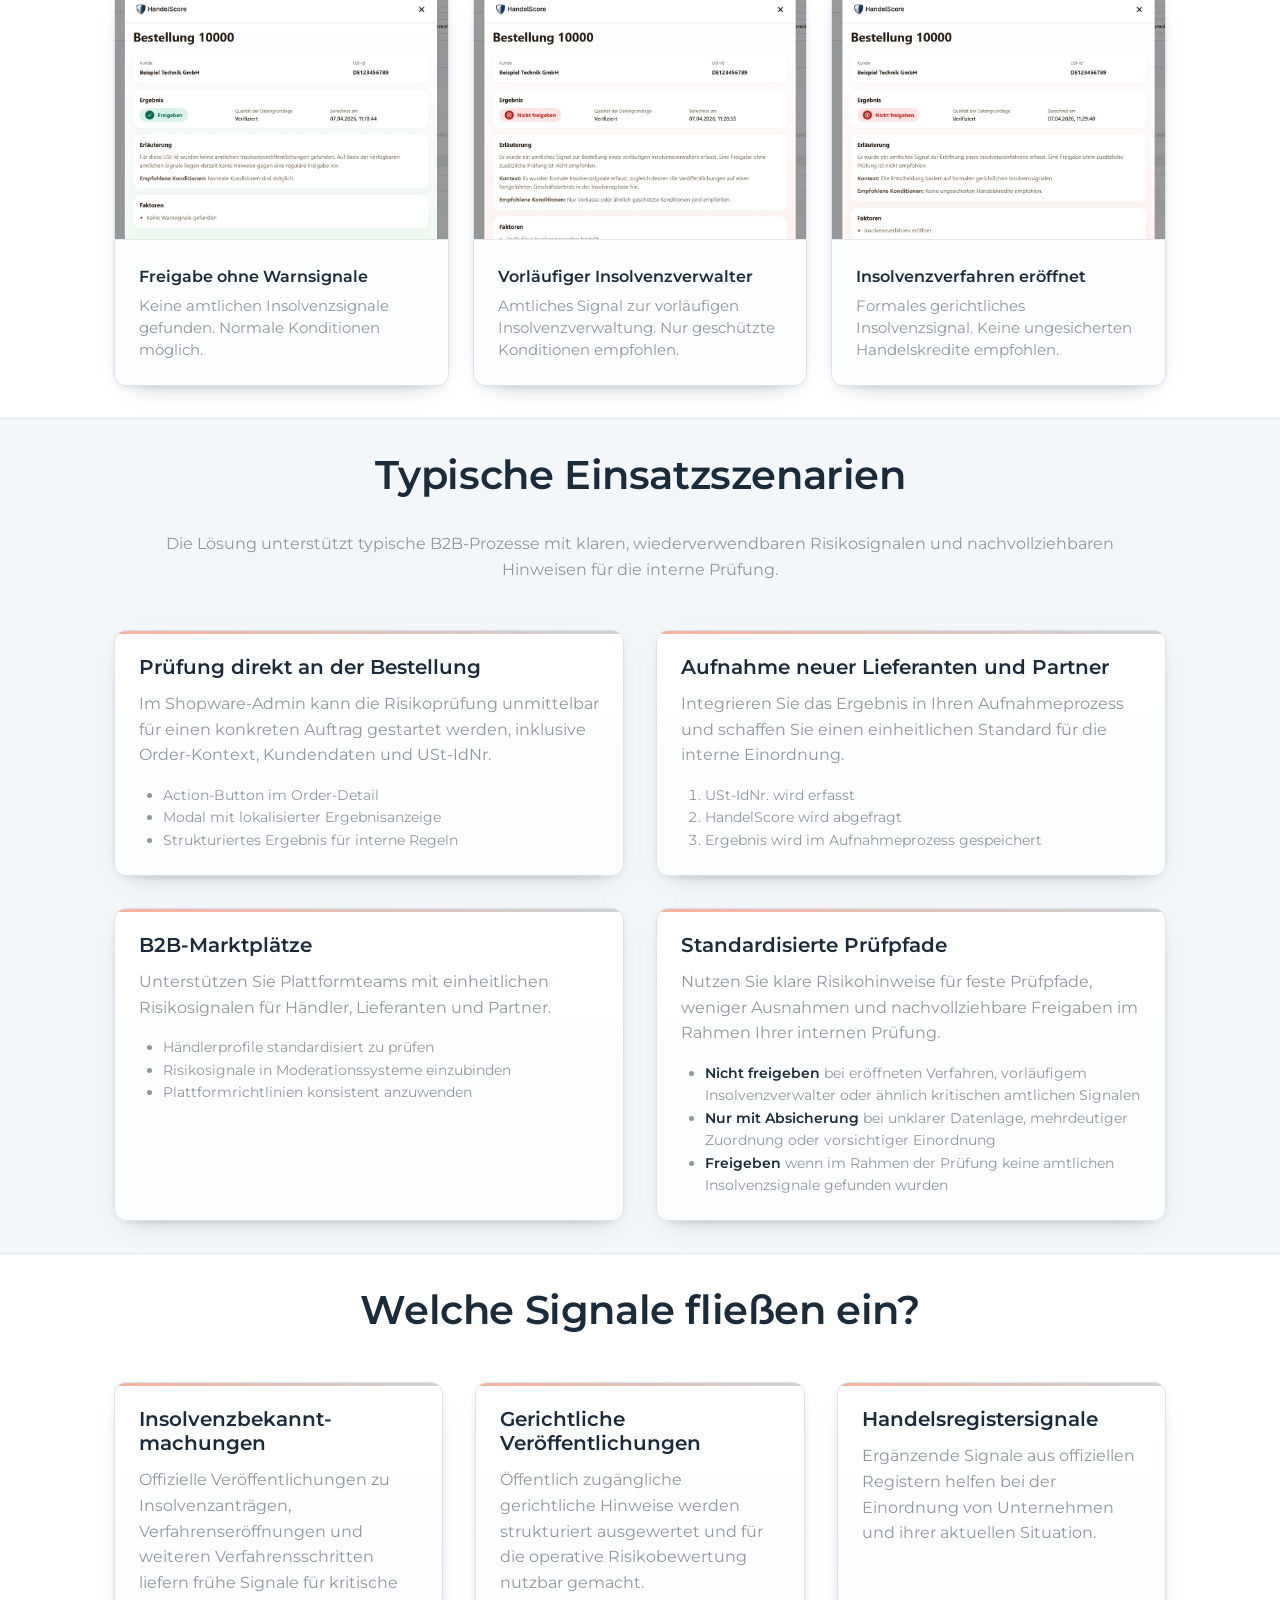
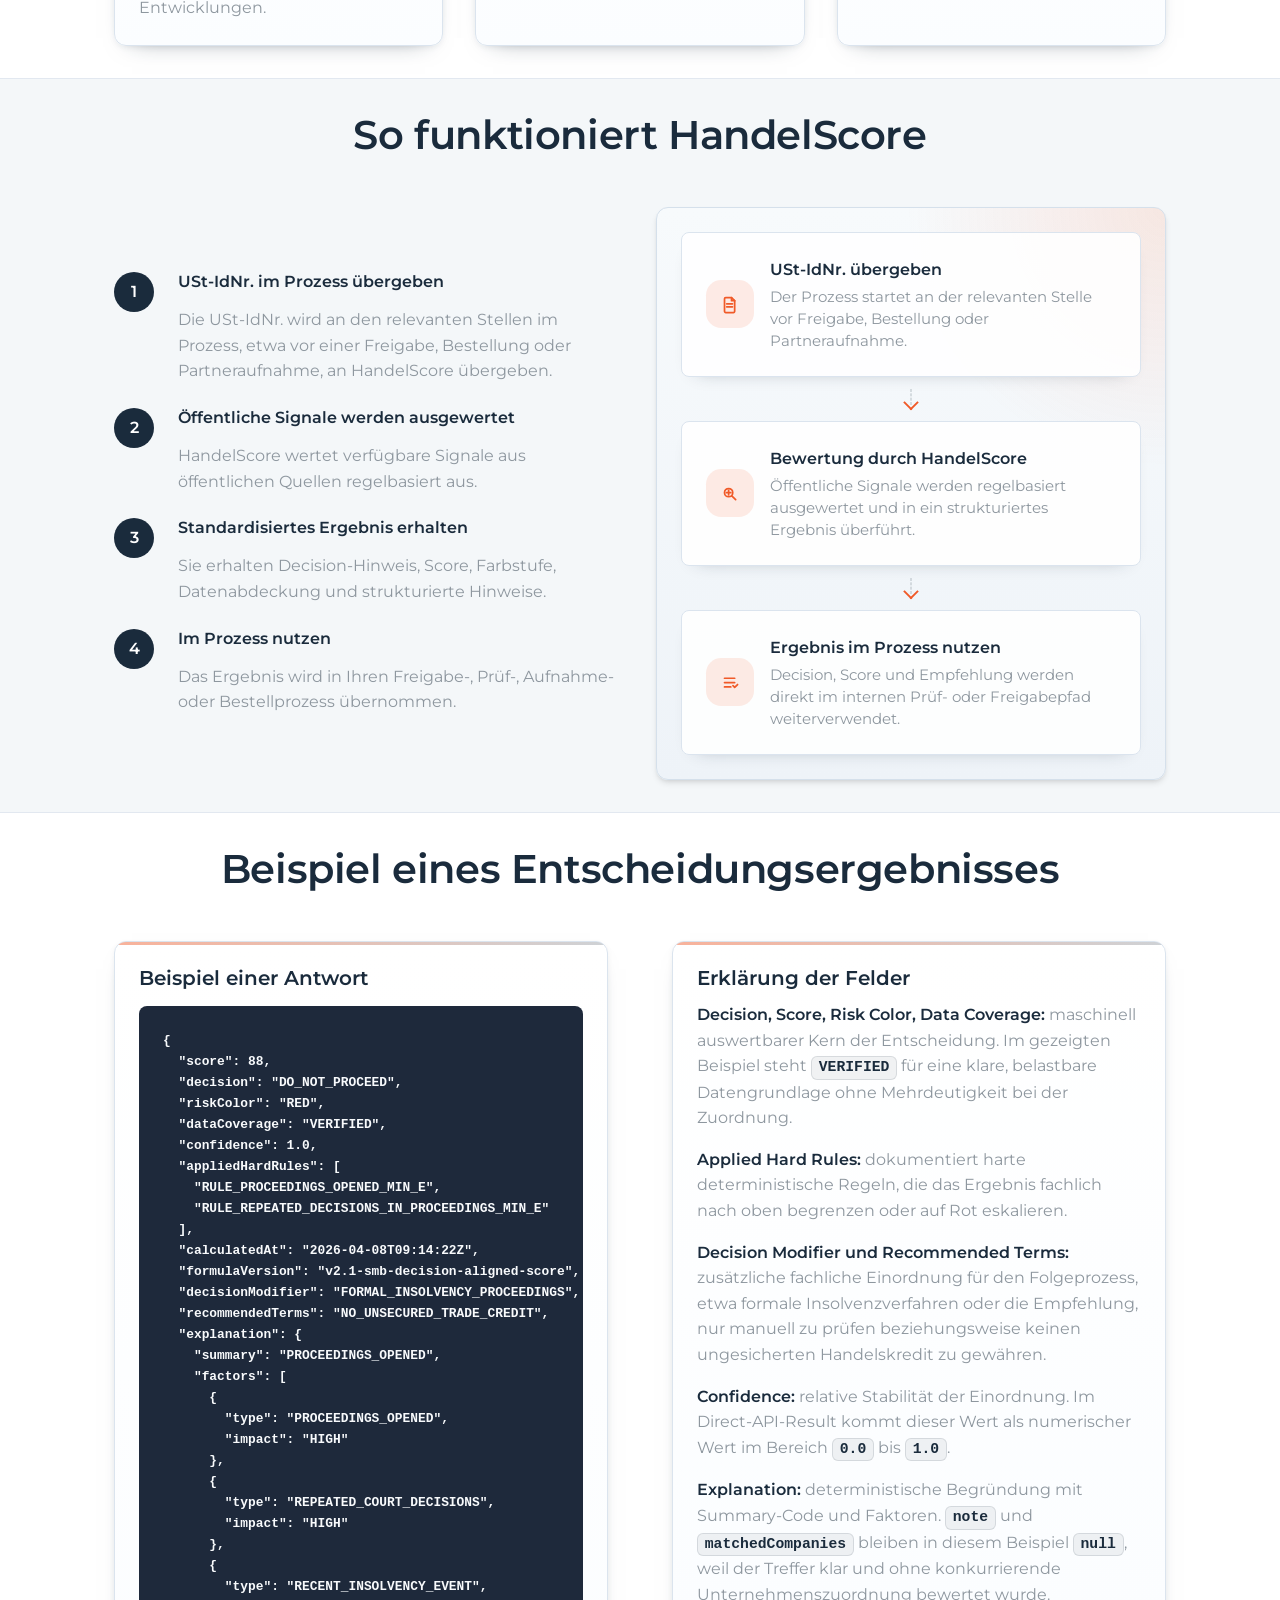
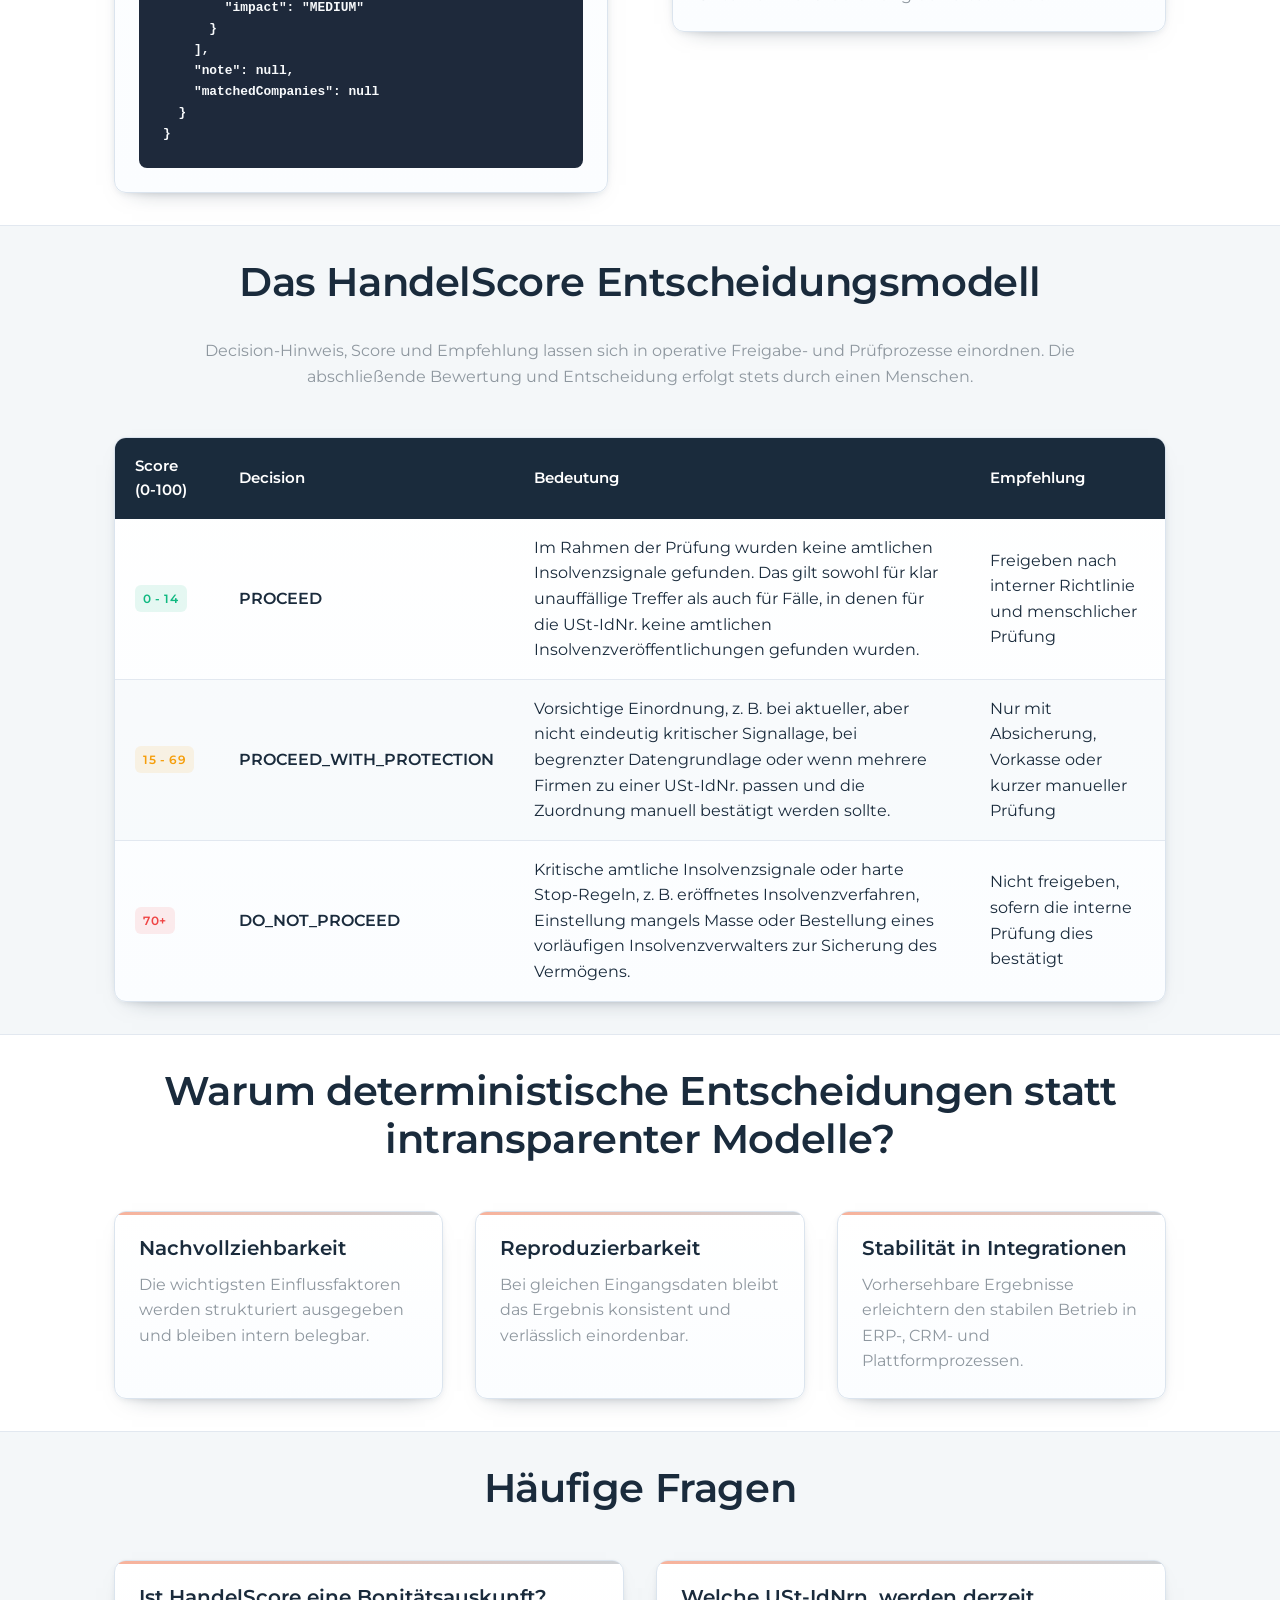
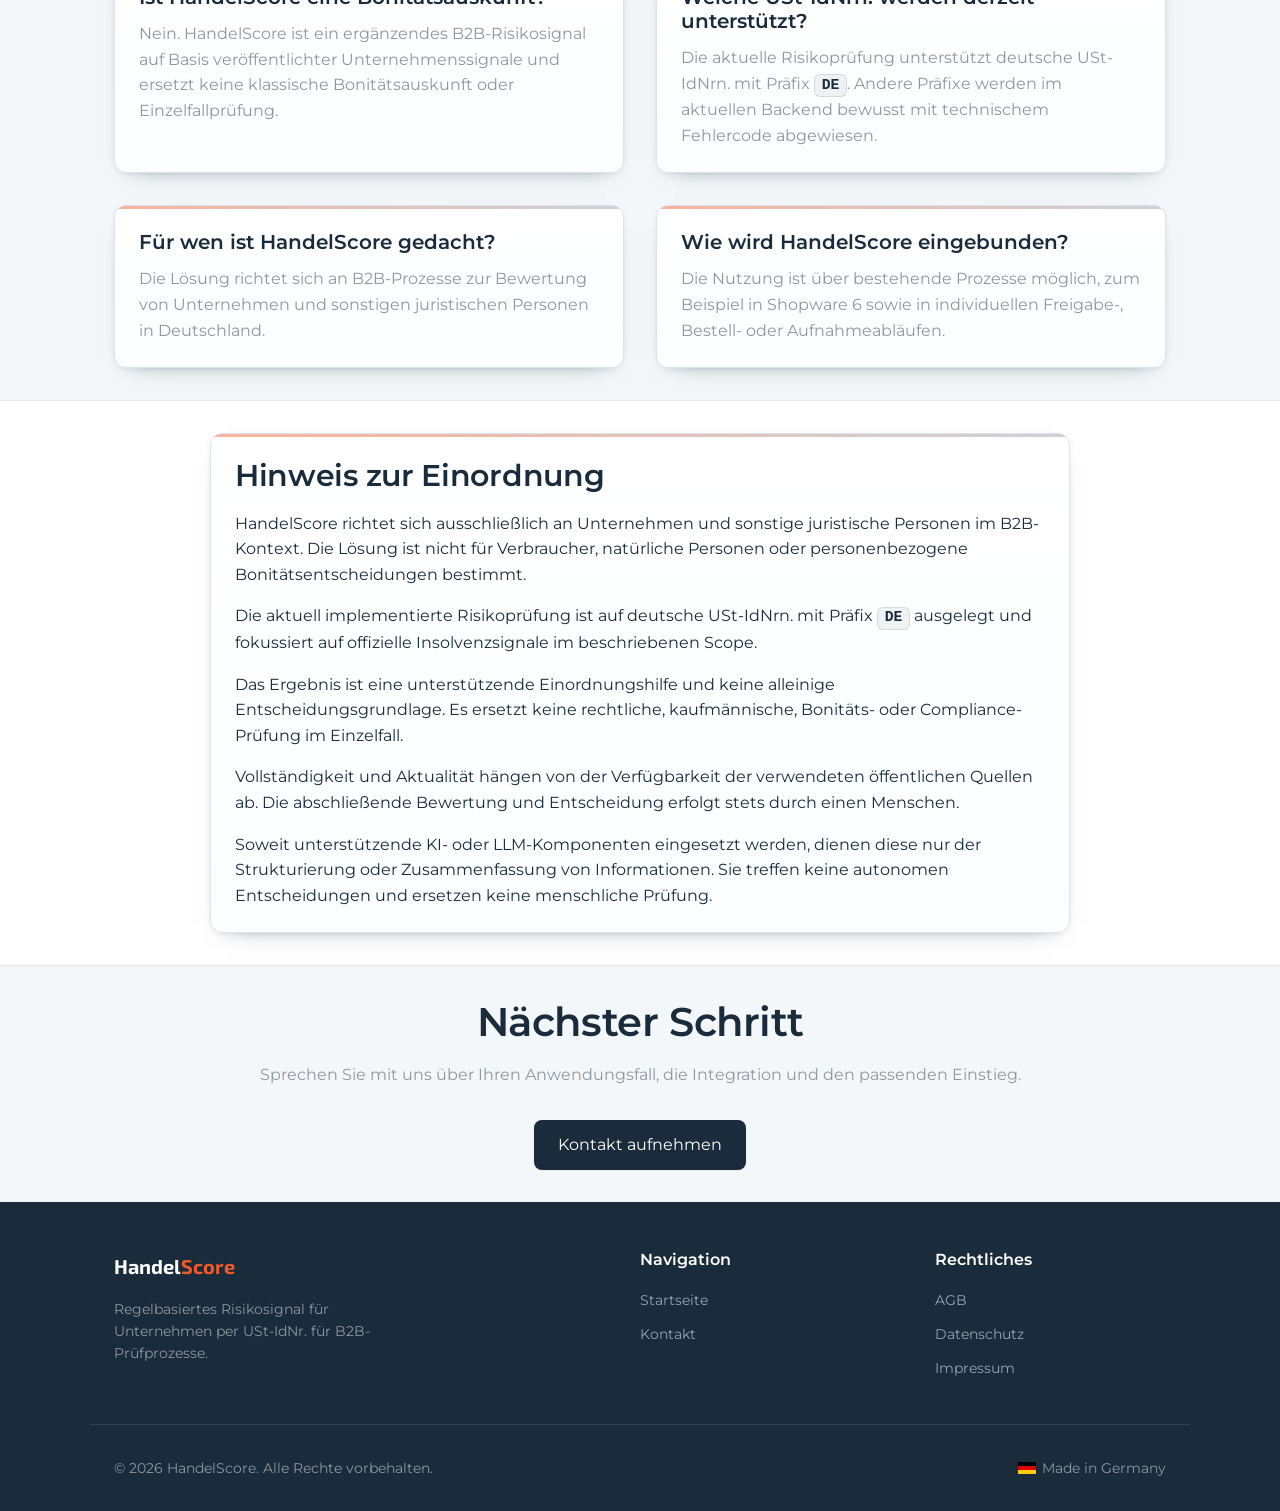
==== commit ef0ff05e: "Update URLs and meta tags for consistency, SEO improvements, and better user experience across pages" ====
--- a/index.html
+++ b/index.html
@@ -4,7 +4,7 @@
 <head>
     <meta charset="UTF-8">
     <meta name="viewport" content="width=device-width, initial-scale=1.0">
-    <meta name="robots" content="index, follow">
+    <meta name="robots" content="index, follow, max-image-preview:large">
     <title>HandelScore | Geschäftspartner prüfen und Zahlungsausfälle reduzieren</title>
     <link rel="icon" href="favicon.ico" type="image/x-icon">
     <meta name="description"
@@ -48,7 +48,7 @@
                     Insolvenzanträgen, eröffneten Verfahren und relevanten Registereinträgen.
                 </p>
                 <div class="btn-group">
-                    <a href="kontakt.html" class="btn btn-primary">Kontakt aufnehmen</a>
+                    <a href="/kontakt.html" class="btn btn-primary">Kontakt aufnehmen</a>
                     <a href="#bewertungsbeispiel" class="btn btn-outline">Beispiel ansehen</a>
                 </div>
             </div>
@@ -105,7 +105,7 @@
                     <h3>Individuelle Konditionen</h3>
                     <p>Für Unternehmen mit höherem Anfragevolumen oder besonderen Integrationsanforderungen erstellen wir ein passendes Angebot.</p>
                     <p class="price-meta">Bitte kontaktieren Sie uns für Enterprise-Anfragen per E-Mail.</p>
-                    <a href="kontakt.html" class="btn btn-outline">Kontakt aufnehmen</a>
+                    <a href="/kontakt.html" class="btn btn-outline">Kontakt aufnehmen</a>
                 </div>
             </div>
         </section>
@@ -516,7 +516,7 @@
                 <h2 style="margin-bottom: 1rem;">Nächster Schritt</h2>
                 <p style="margin-bottom: 2rem;">Sprechen Sie mit uns über Ihren Anwendungsfall, die Integration und den passenden Einstieg.</p>
                 <div class="btn-group" style="justify-content: center;">
-                    <a href="kontakt.html" class="btn btn-primary">Kontakt aufnehmen</a>
+                    <a href="/kontakt.html" class="btn btn-primary">Kontakt aufnehmen</a>
                 </div>
             </div>
         </section>
--- a/assets/styles.css
+++ b/assets/styles.css
@@ -52,6 +52,8 @@
   --radius-sm: 6px;
   --radius-md: 8px;
   --radius-lg: 12px;
+  --card-padding: 1.5rem;
+  --card-padding-mobile: 1.25rem;
   --shadow-sm: 0 1px 2px 0 rgb(0 0 0 / 0.05);
   --shadow-md: 0 4px 6px -1px rgb(0 0 0 / 0.1), 0 2px 4px -2px rgb(0 0 0 / 0.1);
   --shadow-lg: 0 10px 15px -3px rgb(0 0 0 / 0.1), 0 4px 6px -4px rgb(0 0 0 / 0.1);
@@ -377,7 +379,7 @@
   background: var(--bg-surface);
   border: 1px solid var(--border-color);
   border-radius: var(--radius-lg);
-  padding: 2rem;
+  padding: var(--card-padding);
   box-shadow: var(--shadow-md);
   position: relative;
   overflow: hidden;
@@ -501,7 +503,7 @@
   background: linear-gradient(180deg, #ffffff 0%, #fbfdff 100%);
   border: 1px solid #dbe4ee;
   border-radius: var(--radius-lg);
-  padding: 2rem;
+  padding: var(--card-padding);
   box-shadow: 0 10px 24px -18px rgb(26 43 60 / 55%), 0 2px 8px -4px rgb(26 43 60 / 18%);
   transition: box-shadow 0.25s ease, border-color 0.25s ease, background 0.25s ease;
 }
@@ -585,7 +587,7 @@
   grid-template-columns: auto 1fr;
   gap: 1rem;
   align-items: center;
-  padding: 1rem 1.1rem;
+  padding: var(--card-padding);
   border: 1px solid #dbe4ee;
   border-radius: var(--radius-md);
   background: rgba(255, 255, 255, 0.9);
@@ -770,7 +772,7 @@
   display: flex;
   flex-direction: column;
   gap: 0.35rem;
-  padding: 1rem 1.1rem 1.2rem;
+  padding: var(--card-padding);
 }
 
 .screenshot-card figcaption strong {
@@ -937,6 +939,10 @@
   color: inherit;
 }
 
+.footer-tagline {
+  max-width: 300px;
+}
+
 .footer-grid {
   display: grid;
   grid-template-columns: 2fr 1fr 1fr;
@@ -1048,14 +1054,15 @@
   }
 
   .hero-visual {
-    padding: 1.5rem;
+    padding: var(--card-padding-mobile);
     width: auto;
   }
 
   .process-node {
-    grid-template-columns: 1fr;
+    grid-template-columns: auto 1fr;
     gap: 0.8rem;
-    align-items: flex-start;
+    align-items: center;
+    padding: var(--card-padding-mobile);
   }
 
   .process-icon {
@@ -1086,7 +1093,11 @@
   }
 
   .card {
-    padding: 1.5rem;
+    padding: var(--card-padding-mobile);
+  }
+
+  .screenshot-card figcaption {
+    padding: var(--card-padding-mobile);
   }
 
   /* Buttons */
@@ -1161,6 +1172,14 @@
     border-bottom: 1px solid var(--border-color);
   }
 
+  .score-table tbody tr:last-child td {
+    border-bottom: 1px solid var(--border-color);
+  }
+
+  .score-table tbody tr td:last-child {
+    border-bottom: none;
+  }
+
   .score-table tbody td::before {
     content: attr(data-label);
     color: var(--text-main);
@@ -1185,6 +1204,11 @@
 
   .footer-grid > :first-child {
     grid-column: 1 / -1;
+  }
+
+  .footer-tagline {
+    max-width: none;
+    width: 100%;
   }
 
   .footer-logo {
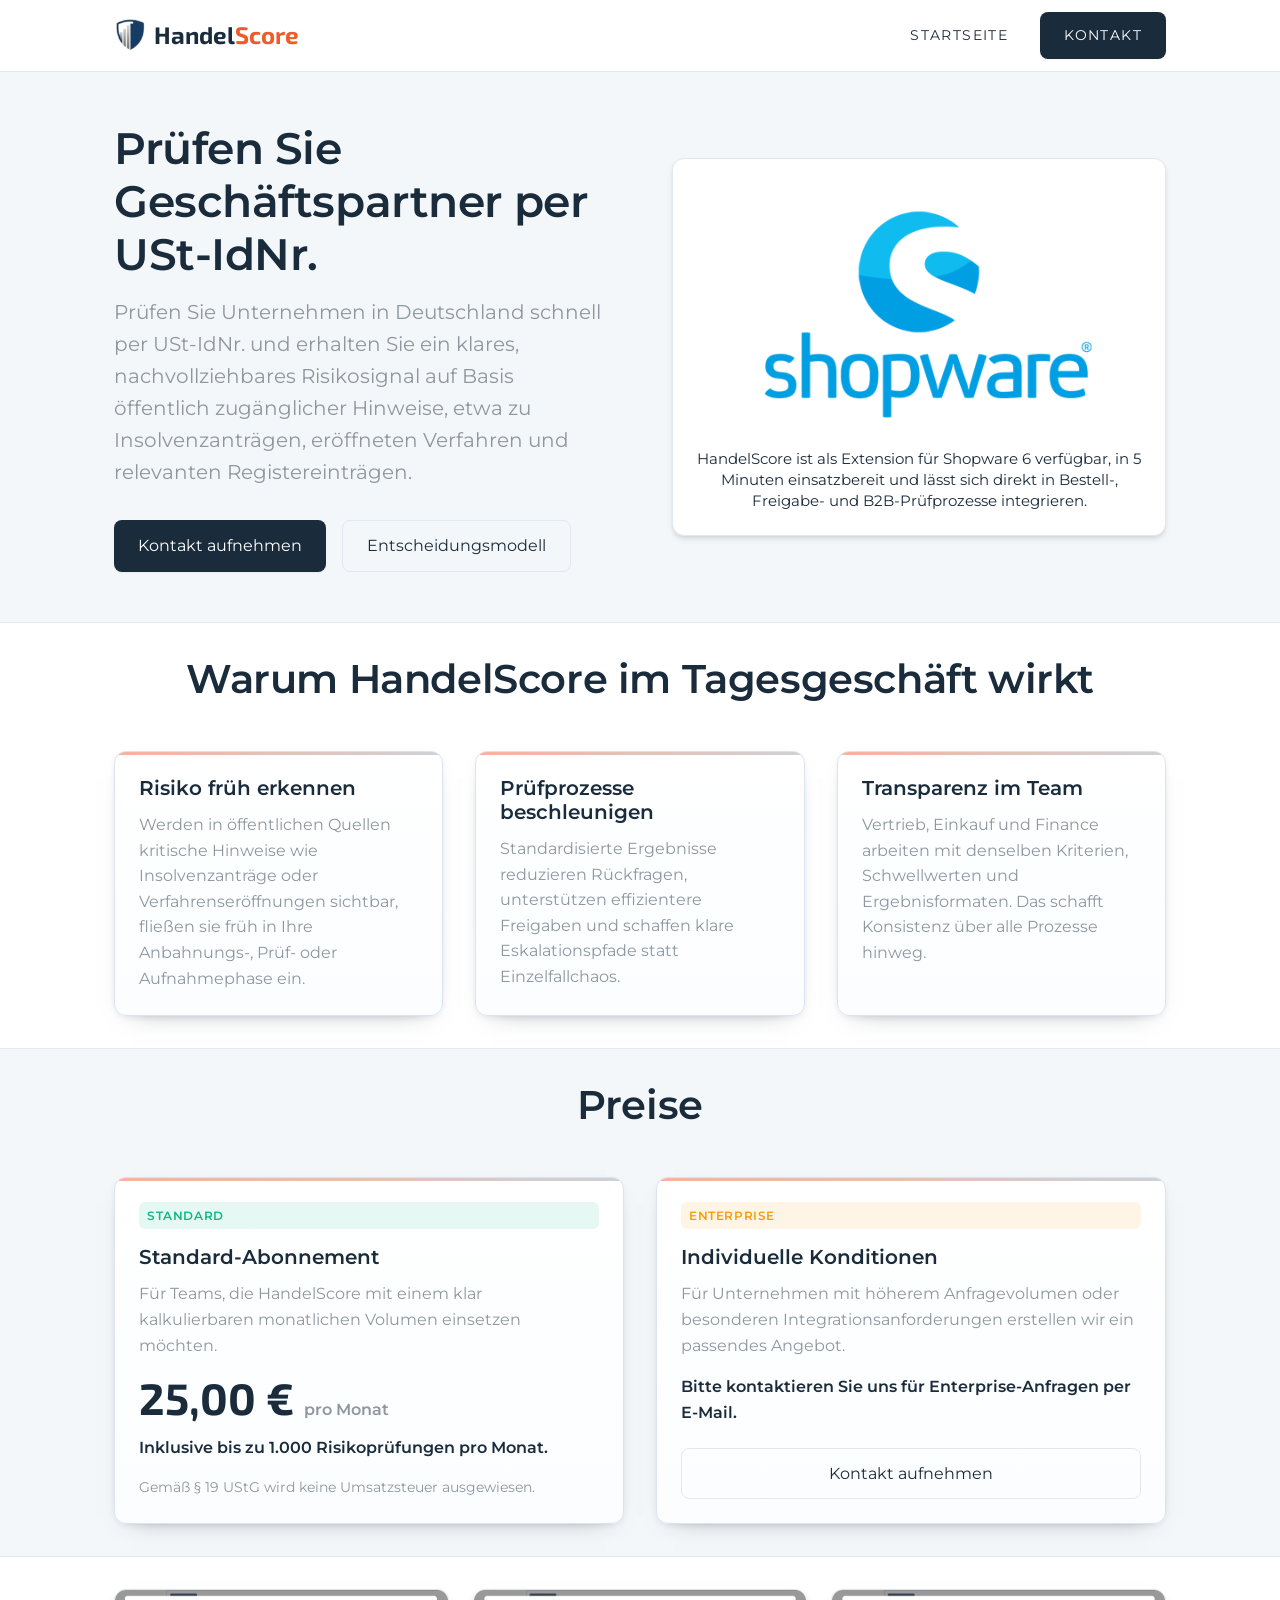
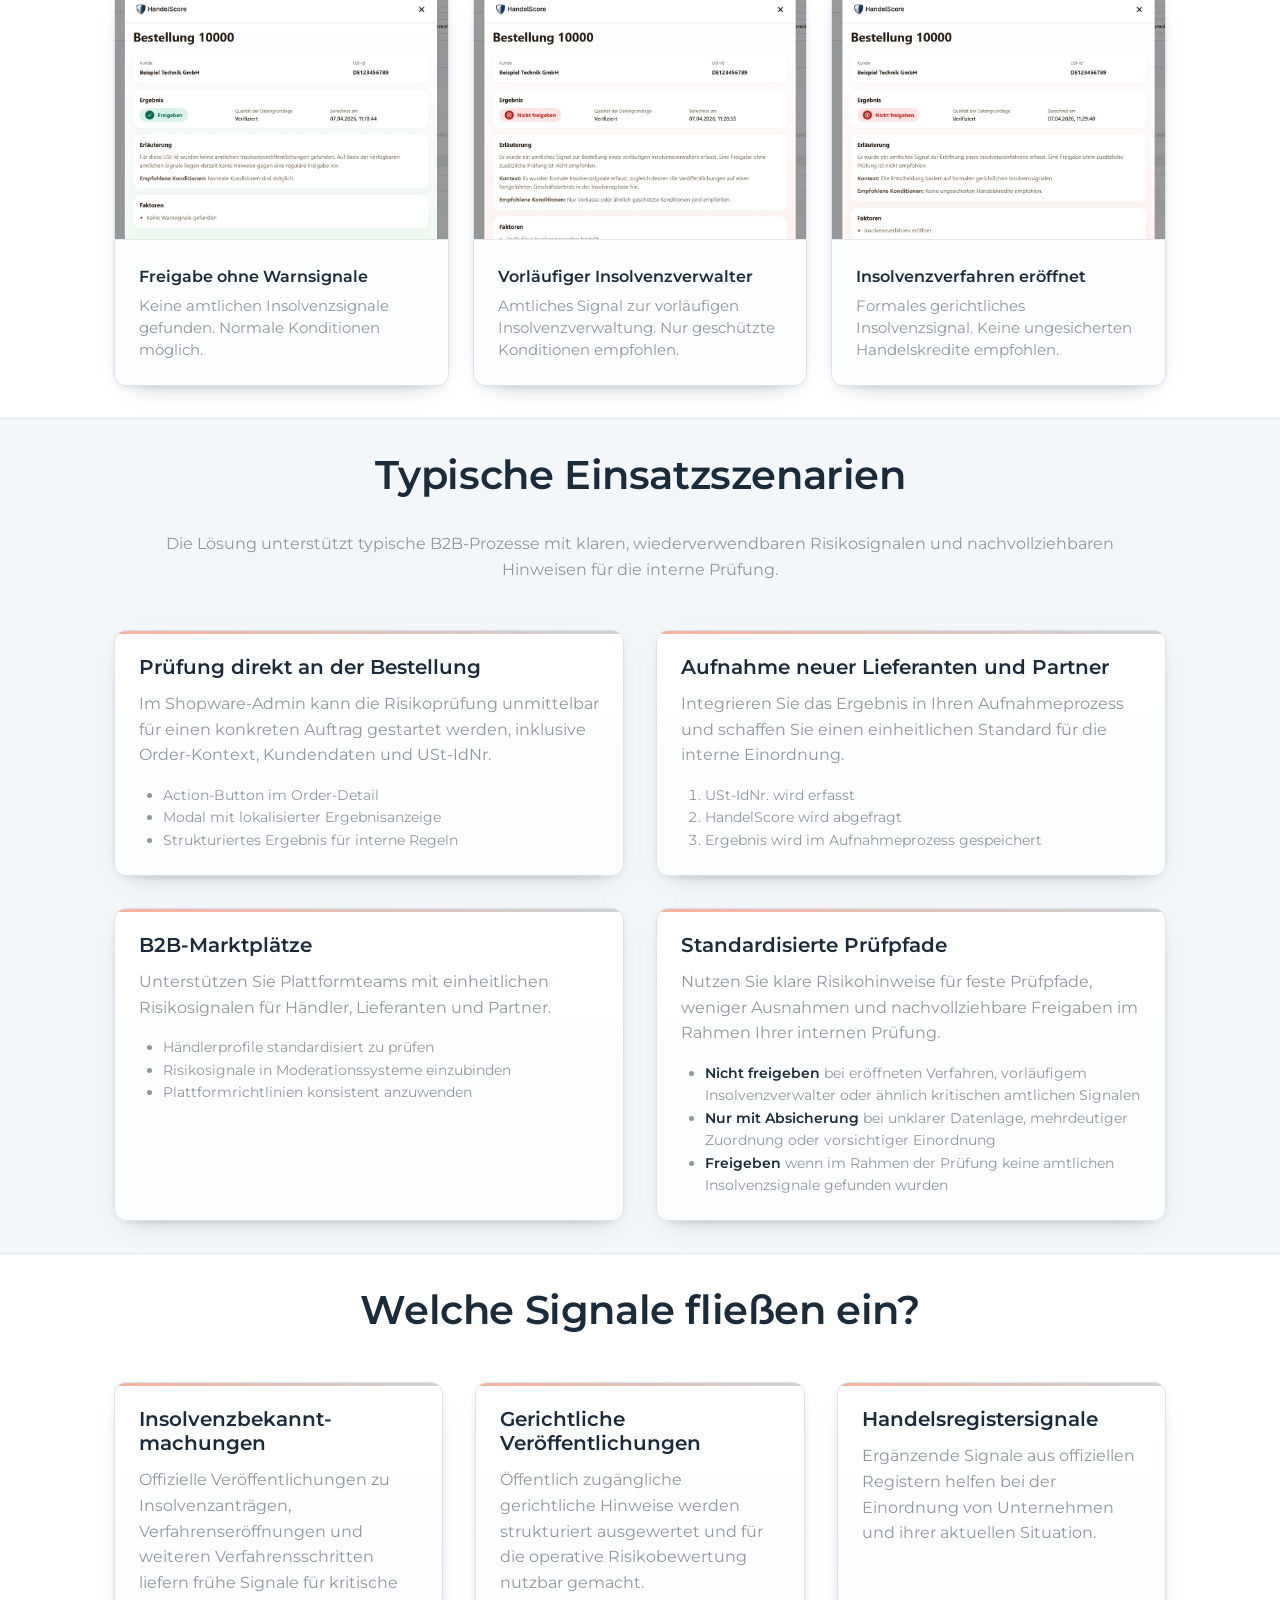
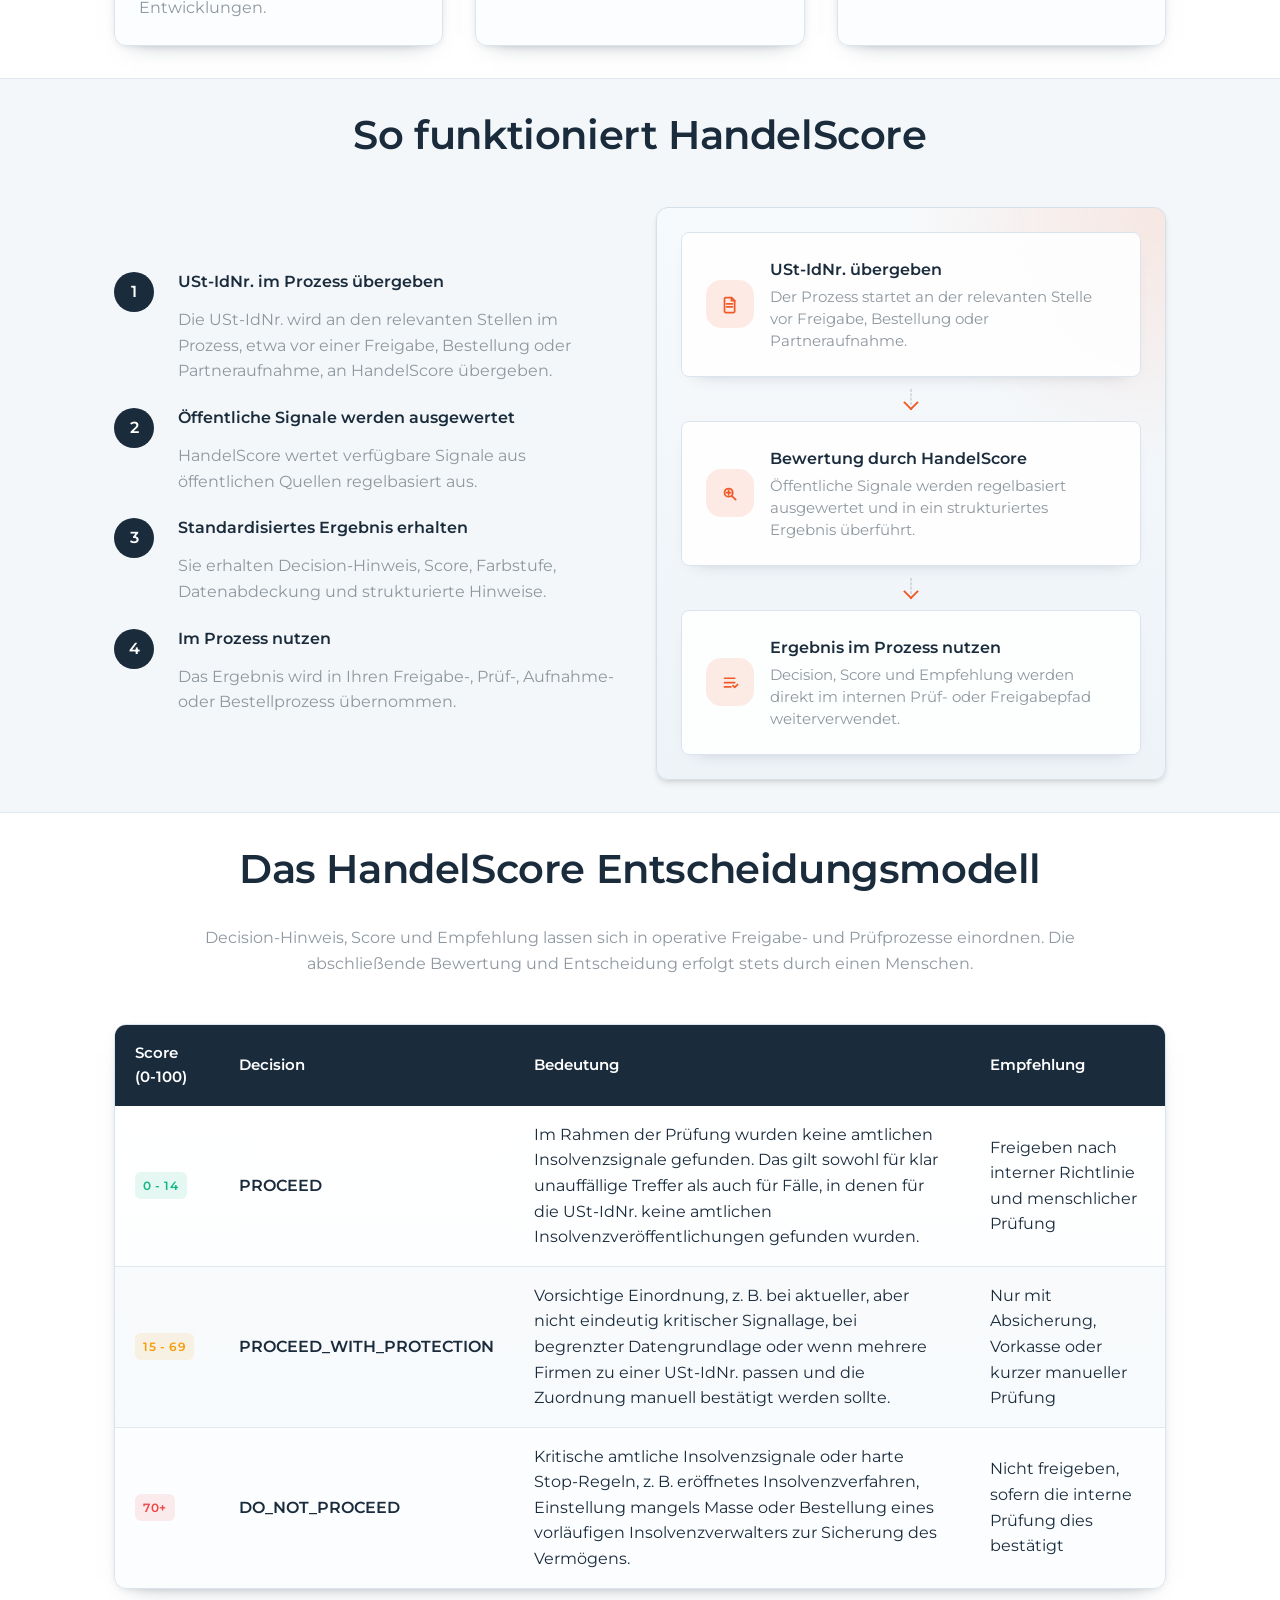
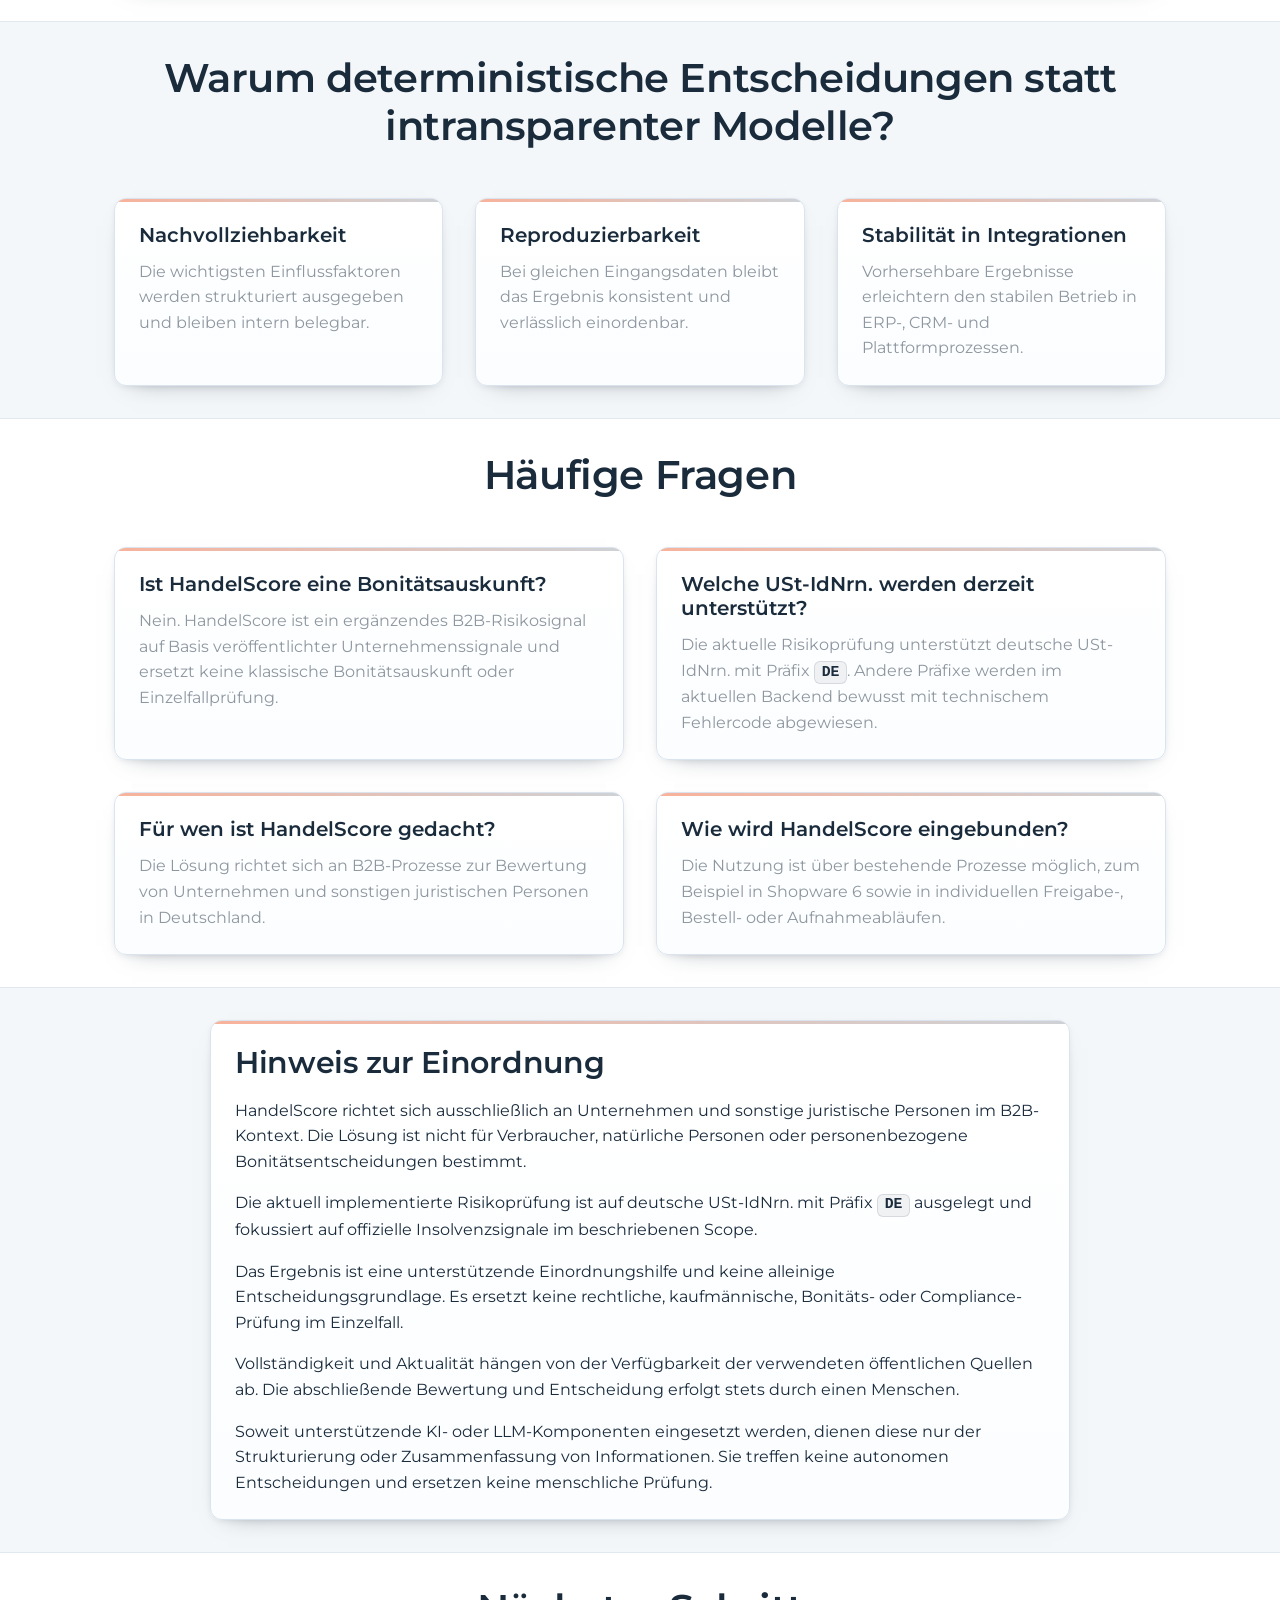
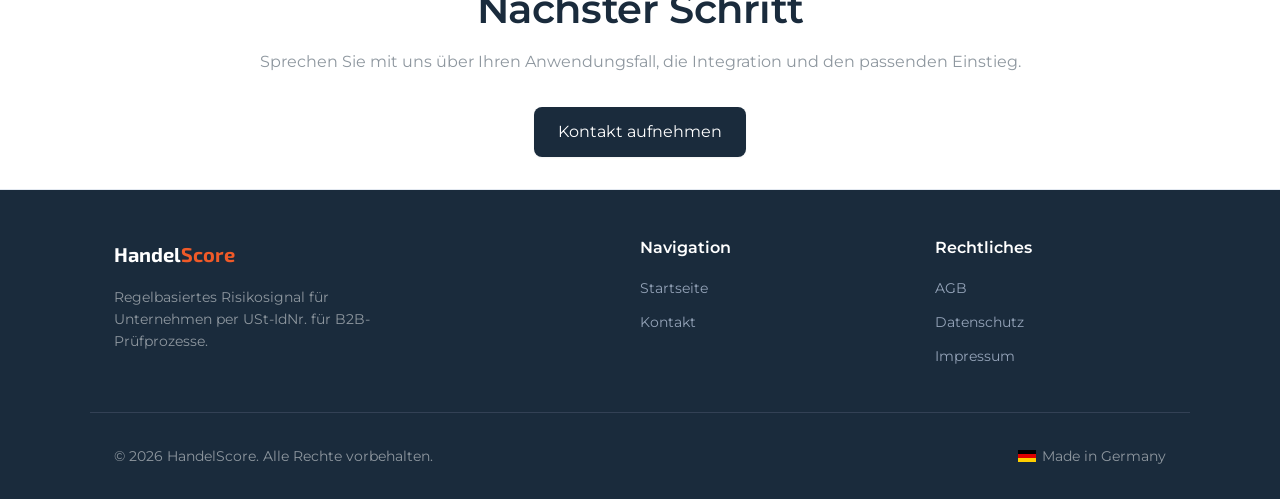
==== commit 6e1bbf69: "Remove feature example section and associated grid styles; update links and improve consistency in s" ====
--- a/index.html
+++ b/index.html
@@ -49,7 +49,7 @@
                 </p>
                 <div class="btn-group">
                     <a href="/kontakt.html" class="btn btn-primary">Kontakt aufnehmen</a>
-                    <a href="#bewertungsbeispiel" class="btn btn-outline">Beispiel ansehen</a>
+                    <a href="#entscheidungsmodell" class="btn btn-outline">Entscheidungsmodell</a>
                 </div>
             </div>
             <div class="hero-visual">
@@ -335,71 +335,7 @@
             </div>
         </section>
 
-        <section class="section section-alt" id="bewertungsbeispiel">
-            <div class="container">
-                <h2 class="text-center" style="margin-bottom: 3rem;">Beispiel eines Entscheidungsergebnisses</h2>
-                <div class="grid-2 feature-example-grid" style="align-items: start;">
-                    <div class="card">
-                        <h3>Beispiel einer Antwort</h3>
-                        <div class="code-block" style="margin-top: 1rem;">
-                            <code>{
-  "score": 88,
-  "decision": "DO_NOT_PROCEED",
-  "riskColor": "RED",
-  "dataCoverage": "VERIFIED",
-  "confidence": 1.0,
-  "appliedHardRules": [
-    "RULE_PROCEEDINGS_OPENED_MIN_E",
-    "RULE_REPEATED_DECISIONS_IN_PROCEEDINGS_MIN_E"
-  ],
-  "calculatedAt": "2026-04-08T09:14:22Z",
-  "formulaVersion": "v2.1-smb-decision-aligned-score",
-  "decisionModifier": "FORMAL_INSOLVENCY_PROCEEDINGS",
-  "recommendedTerms": "NO_UNSECURED_TRADE_CREDIT",
-  "explanation": {
-    "summary": "PROCEEDINGS_OPENED",
-    "factors": [
-      {
-        "type": "PROCEEDINGS_OPENED",
-        "impact": "HIGH"
-      },
-      {
-        "type": "REPEATED_COURT_DECISIONS",
-        "impact": "HIGH"
-      },
-      {
-        "type": "RECENT_INSOLVENCY_EVENT",
-        "impact": "MEDIUM"
-      }
-    ],
-    "note": null,
-    "matchedCompanies": null
-  }
-}</code>
-                        </div>
-                    </div>
-                    <div class="card">
-                        <h3>Erklärung der Felder</h3>
-                        <p><strong>Decision, Score, Risk Color, Data Coverage:</strong> maschinell auswertbarer Kern
-                            der Entscheidung. Im gezeigten Beispiel steht <code>VERIFIED</code> für eine klare,
-                            belastbare Datengrundlage ohne Mehrdeutigkeit bei der Zuordnung.</p>
-                        <p><strong>Applied Hard Rules:</strong> dokumentiert harte deterministische Regeln, die das
-                            Ergebnis fachlich nach oben begrenzen oder auf Rot eskalieren.</p>
-                        <p><strong>Decision Modifier und Recommended Terms:</strong> zusätzliche fachliche Einordnung
-                            für den Folgeprozess, etwa formale Insolvenzverfahren oder die Empfehlung, nur manuell zu
-                            prüfen beziehungsweise keinen ungesicherten Handelskredit zu gewähren.</p>
-                        <p><strong>Confidence:</strong> relative Stabilität der Einordnung. Im Direct-API-Result kommt
-                            dieser Wert als numerischer Wert im Bereich <code>0.0</code> bis <code>1.0</code>.</p>
-                        <p><strong>Explanation:</strong> deterministische Begründung mit Summary-Code und Faktoren.
-                            <code>note</code> und <code>matchedCompanies</code> bleiben in diesem Beispiel
-                            <code>null</code>, weil der Treffer klar und ohne konkurrierende Unternehmenszuordnung
-                            bewertet wurde.</p>
-                    </div>
-                </div>
-            </div>
-        </section>
-
-        <section class="section" id="entscheidungsmodell">
+        <section class="section section-alt" id="entscheidungsmodell">
             <div class="container">
                 <div class="text-center" style="max-width: 980px; margin: 0 auto; margin-bottom: 3rem;">
                     <h2>Das HandelScore Entscheidungsmodell</h2>
@@ -441,7 +377,7 @@
             </div>
         </section>
 
-        <section class="section section-alt">
+        <section class="section">
             <div class="container">
                 <div class="text-center" style="max-width: 980px; margin: 0 auto; margin-bottom: 3rem;">
                     <h2>Warum deterministische Entscheidungen statt intransparenter Modelle?</h2>
@@ -463,7 +399,7 @@
             </div>
         </section>
 
-        <section class="section">
+        <section class="section section-alt">
             <div class="container">
                 <div class="text-center" style="margin-bottom: 3rem; max-width: 980px; margin-left: auto; margin-right: auto;">
                     <h2>Häufige Fragen</h2>
@@ -490,7 +426,7 @@
             </div>
         </section>
 
-        <section class="section section-alt">
+        <section class="section">
             <div class="container">
                 <div class="card note-card">
                     <h2>Hinweis zur Einordnung</h2>
@@ -511,7 +447,7 @@
             </div>
         </section>
 
-        <section class="section text-center">
+        <section class="section section-alt text-center">
             <div class="container">
                 <h2 style="margin-bottom: 1rem;">Nächster Schritt</h2>
                 <p style="margin-bottom: 2rem;">Sprechen Sie mit uns über Ihren Anwendungsfall, die Integration und den passenden Einstieg.</p>
--- a/assets/styles.css
+++ b/assets/styles.css
@@ -492,7 +492,6 @@
   color: var(--text-main);
 }
 
-.feature-example-grid,
 .contact-grid {
   gap: 4rem;
 }
@@ -1274,7 +1273,6 @@
     text-align: center;
   }
 
-  .feature-example-grid,
   .contact-grid,
   .screenshot-gallery {
     gap: 1.5rem;
